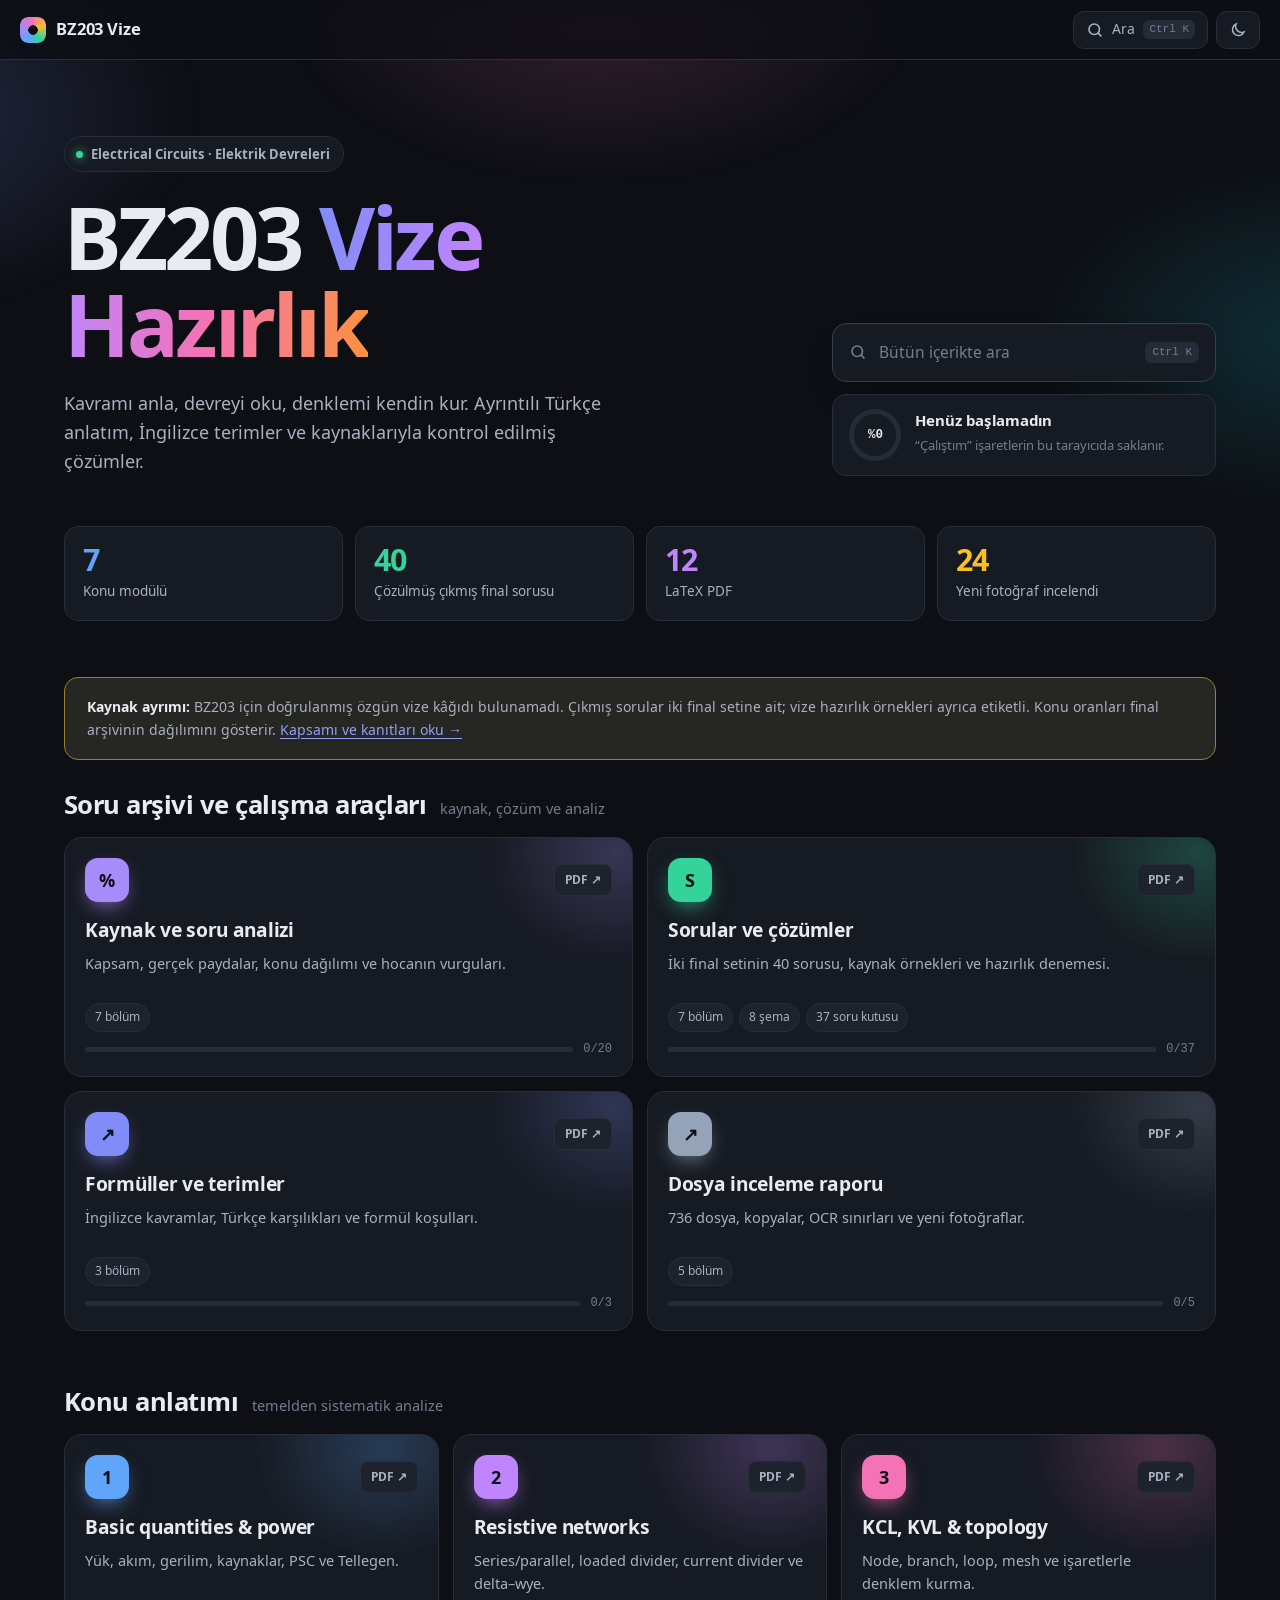
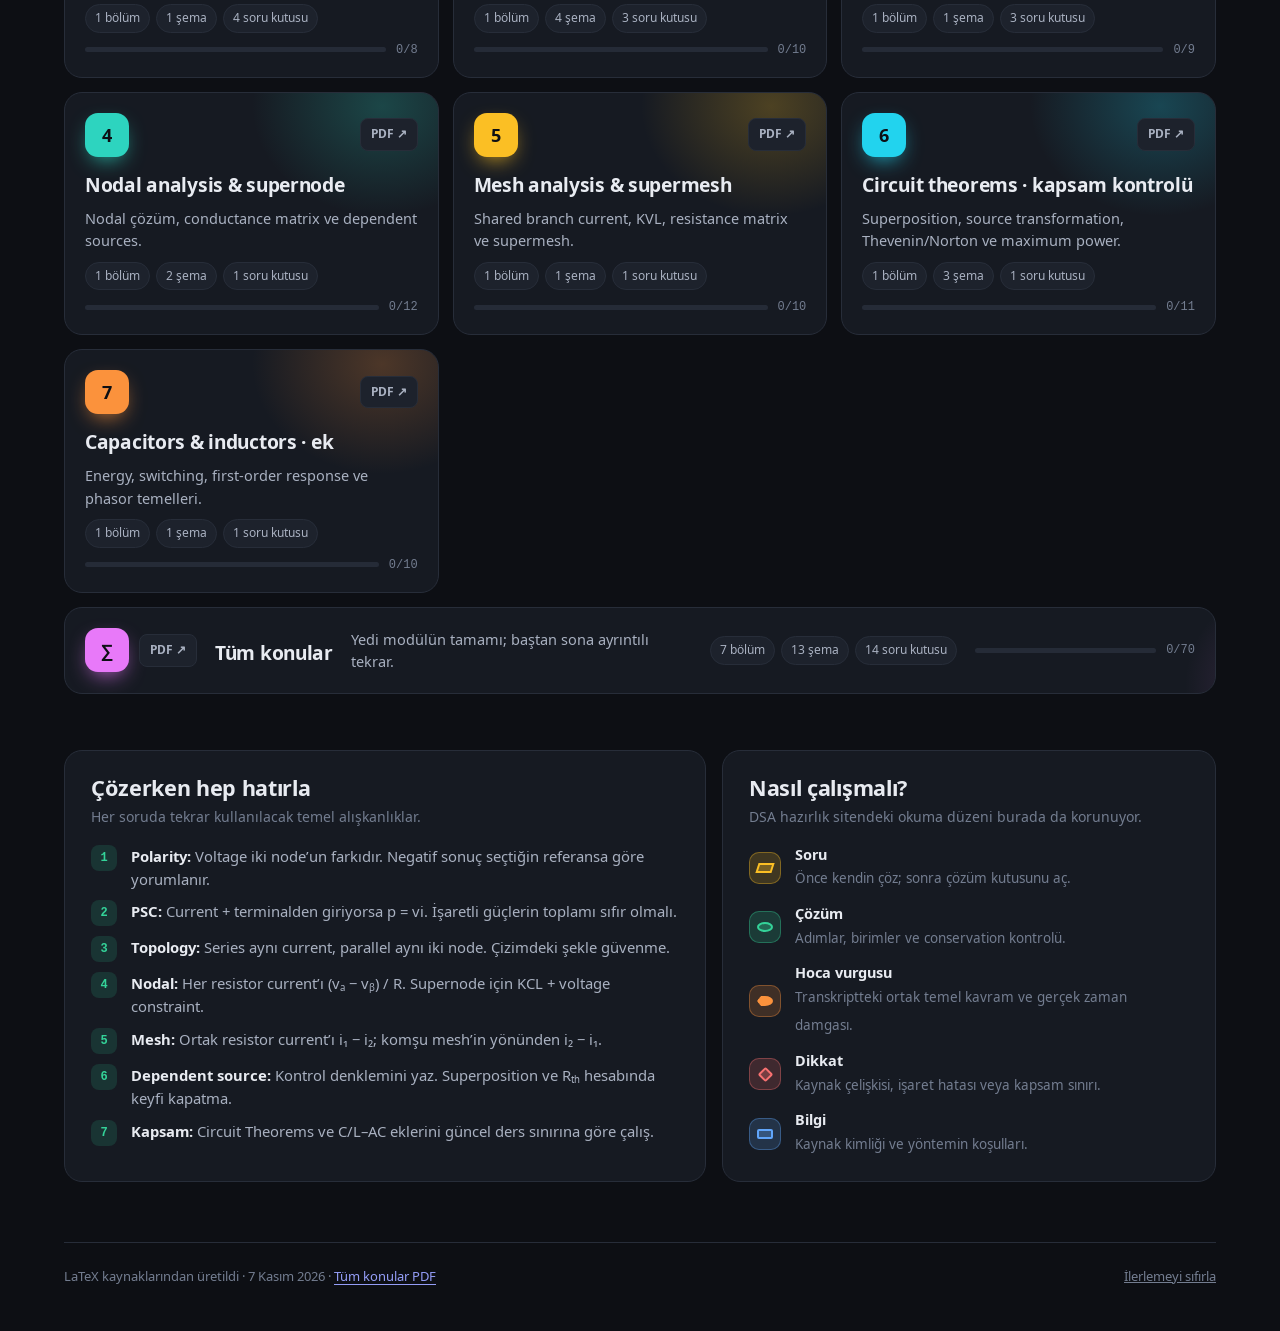
==== index.html @ 03fb64f7 "Initial site deploy for ec.alikemalyavuz.com Co-Authored-By: Claude Opus 5.5 <noreply@anthropic.com>" ====
<!doctype html><html lang="tr"><head><meta charset="utf-8"><meta name="viewport" content="width=device-width,initial-scale=1"><title>Electrical Circuits · Vize Hazırlık</title><meta name="description" content="Electrical Circuits için kaynaklı konu anlatımları, çözümlü sorular, LaTeX PDF’ler ve çalışma takibi."><script>try{document.documentElement.dataset.theme=localStorage.getItem('ecircuits:theme')||'dark'}catch(e){document.documentElement.dataset.theme='dark'}</script><link rel="stylesheet" href="html/assets/style.css"><link rel="stylesheet" href="html/assets/electrical.css"><style>
  .home-top { max-width: 1200px; margin: 0 auto; padding: 0 24px; }
  .hero { position: relative; isolation: isolate; padding: 76px 0 44px; display: grid; grid-template-columns: minmax(0, 1.3fr) minmax(300px, .7fr); gap: 40px 56px; align-items: end; }
  .hero::before {
    content: ""; position: absolute; z-index: -1; inset: -60px -30vw -40px; pointer-events: none;
    background:
      radial-gradient(520px 300px at 8% 20%, color-mix(in srgb, #818CF8 calc(var(--glow) * 110%), transparent), transparent 70%),
      radial-gradient(460px 260px at 48% 0%, color-mix(in srgb, #F472B6 calc(var(--glow) * 80%), transparent), transparent 70%),
      radial-gradient(420px 260px at 85% 60%, color-mix(in srgb, #22D3EE calc(var(--glow) * 70%), transparent), transparent 70%);
    filter: blur(10px);
  }
  .pill { display: inline-flex; align-items: center; gap: 8px; padding: 6px 13px 6px 11px; border-radius: 999px; font-size: 13px; font-weight: 600; color: var(--text-2); background: var(--surface); border: 1px solid var(--border); margin-bottom: 22px; }
  .pill i { width: 7px; height: 7px; border-radius: 50%; background: var(--green); box-shadow: 0 0 10px var(--green); }
  .hero h1 { margin: 0; font: 800 clamp(2.8rem, 7vw, 5.4rem)/1 var(--f-head); letter-spacing: -.04em; }
  .hero h1 .grad { background: linear-gradient(95deg, #818CF8 0%, #C084FC 35%, #F472B6 65%, #FB923C 100%); -webkit-background-clip: text; background-clip: text; color: transparent; }
  .hero .lead { margin: 22px 0 0; max-width: 36rem; font-size: 18px; line-height: 1.6; color: var(--text-2); }
  .hero-side { display: grid; gap: 12px; }
  .fake-search {
    display: flex; align-items: center; gap: 12px; width: 100%; padding: 15px 16px; cursor: text; text-align: left;
    border: 1px solid var(--border-2); border-radius: 14px; background: var(--surface); color: var(--text-3); font-size: 15.5px;
    box-shadow: var(--shadow); transition: border-color .15s, box-shadow .15s;
  }
  .fake-search:hover { border-color: #818CF8; box-shadow: 0 0 0 4px rgba(129,140,248,.15), var(--shadow); }
  .fake-search kbd { margin-left: auto; font: 500 11px/1 var(--f-mono); padding: 5px 7px; border-radius: 6px; background: var(--surface-3); }
  .resume { display: grid; grid-template-columns: 1fr auto; gap: 2px 14px; align-items: center; padding: 14px 16px; border-radius: 14px; border: 1px solid var(--border); background: var(--surface); text-decoration: none; color: var(--text); transition: border-color .15s; }
  .resume small { color: var(--text-3); font-size: 12.5px; font-weight: 500; grid-column: 1; }
  .resume b { font: 700 16px/1.3 var(--f-head); grid-column: 1; }
  .resume em { font-style: normal; color: var(--text-2); font-size: 13.5px; grid-column: 1; }
  .resume .go { grid-column: 2; grid-row: 1 / span 3; width: 38px; height: 38px; border-radius: 11px; display: grid; place-items: center; background: color-mix(in srgb, var(--accent) 20%, transparent); color: var(--accent); font-size: 18px; }
  .resume:hover { border-color: var(--accent); }
  .overall { display: grid; grid-template-columns: auto 1fr; gap: 14px; align-items: center; padding: 14px 16px; border-radius: 14px; border: 1px solid var(--border); background: var(--surface); }
  .ring { --p: 0; width: 52px; height: 52px; border-radius: 50%; display: grid; place-items: center; background: conic-gradient(var(--green) calc(var(--p) * 1%), var(--surface-3) 0); }
  .ring span { width: 42px; height: 42px; border-radius: 50%; background: var(--surface); display: grid; place-items: center; font: 600 12.5px var(--f-mono); }
  .overall b { display: block; font: 700 15px/1.3 var(--f-head); }
  .overall small { color: var(--text-3); font-size: 13px; }

  .stats { display: grid; grid-template-columns: repeat(4, 1fr); gap: 12px; margin: 6px 0 56px; }
  .stat { padding: 16px 18px; border-radius: 14px; background: var(--surface); border: 1px solid var(--border); }
  .stat b { display: block; font: 800 1.9rem/1.1 var(--f-head); letter-spacing: -.02em; color: var(--sc); }
  .stat span { font-size: 13.5px; color: var(--text-2); }

  .sec-h { display: flex; align-items: baseline; gap: 14px; margin: 0 0 16px; }
  .sec-h h2 { margin: 0; font: 800 1.6rem/1.2 var(--f-head); letter-spacing: -.02em; }
  .sec-h p { margin: 0; color: var(--text-3); font-size: 14.5px; }
  .grid { display: grid; gap: 14px; margin-bottom: 56px; }
  .grid.sinav { grid-template-columns: repeat(2, 1fr); }
  .grid.konu { grid-template-columns: repeat(3, 1fr); }
  @media (max-width: 960px) { .grid.konu { grid-template-columns: repeat(2, 1fr); } }
  @media (max-width: 600px) { .grid.konu { grid-template-columns: 1fr; } }
  .card {
    --hue: #818CF8; position: relative; overflow: hidden; isolation: isolate;
    display: flex; flex-direction: column; gap: 10px; padding: 20px; border-radius: 18px; min-height: 210px;
    background: var(--surface); border: 1px solid var(--border); color: var(--text); text-decoration: none;
    transition: transform .2s ease, border-color .2s, box-shadow .2s;
  }
  .card::before {
    content: ""; position: absolute; z-index: -1; inset: -40% -20% auto auto; width: 260px; height: 220px;
    background: radial-gradient(closest-side, color-mix(in srgb, var(--hue) 34%, transparent), transparent); opacity: .7; transition: opacity .2s;
  }
  .card:hover { transform: translateY(-3px); border-color: color-mix(in srgb, var(--hue) 55%, var(--border)); box-shadow: 0 20px 40px -24px color-mix(in srgb, var(--hue) 70%, transparent); }
  .card:hover::before { opacity: 1; }
  .card-top { display: flex; align-items: center; justify-content: space-between; gap: 10px; }
  .badge {
    width: 44px; height: 44px; border-radius: 13px; display: grid; place-items: center; font: 800 18px/1 var(--f-head);
    color: #0D0F14; background: var(--hue); box-shadow: 0 8px 22px -8px var(--hue);
  }
  .card .pdf { position: relative; z-index: 2; font-size: 12px; font-weight: 600; padding: 5px 10px; border-radius: 8px; border: 1px solid var(--border); color: var(--text-2); text-decoration: none; background: var(--surface-2); }
  .card .pdf:hover { color: var(--text); border-color: var(--border-2); }
  .card h3 { margin: 6px 0 0; font: 700 1.2rem/1.25 var(--f-head); letter-spacing: -.015em; }
  .card h3 a { color: inherit; text-decoration: none; }
  .card h3 a::after { content: ""; position: absolute; inset: 0; z-index: 1; }
  .card p { margin: 0; color: var(--text-2); font-size: 14.5px; line-height: 1.55; flex: 1; }
  .meta { display: flex; flex-wrap: wrap; gap: 6px; }
  .meta span { font-size: 12px; font-weight: 500; padding: 3px 9px; border-radius: 999px; background: var(--surface-2); color: var(--text-2); border: 1px solid var(--border); }
  .prog { display: flex; align-items: center; gap: 10px; font: 500 12px var(--f-mono); color: var(--text-3); }
  .prog i { flex: 1; height: 5px; border-radius: 5px; background: var(--surface-3); overflow: hidden; }
  .prog i b { display: block; height: 100%; width: calc(var(--p) * 1%); background: var(--hue); border-radius: inherit; }
  .grid.sinav .card { min-height: 240px; }
  .card.wide { grid-column: 1 / -1; min-height: 0; flex-direction: row; align-items: center; gap: 18px; }
  .card.wide p { flex: 1; }
  .card.wide .prog { width: 220px; }

  .lower { display: grid; grid-template-columns: 1.3fr 1fr; gap: 16px; margin: 0 0 60px; }
  .panel { padding: 24px 26px; border: 1px solid var(--border); border-radius: 18px; background: var(--surface); }
  .panel h2 { margin: 0 0 4px; font: 800 1.35rem/1.2 var(--f-head); letter-spacing: -.015em; }
  .panel > p { margin: 0 0 16px; color: var(--text-3); font-size: 14px; }
  .rules { margin: 0; padding: 0; list-style: none; counter-reset: r; display: grid; gap: 10px; font-size: 14.8px; line-height: 1.55; color: var(--text-2); }
  .rules li { counter-increment: r; display: grid; grid-template-columns: 28px 1fr; gap: 12px; }
  .rules li::before { content: counter(r); width: 26px; height: 26px; border-radius: 8px; display: grid; place-items: center; font: 600 12px var(--f-mono); color: var(--green); background: color-mix(in srgb, var(--green) 14%, transparent); }
  .rules b { color: var(--text); font-weight: 600; }
  .legend-list { list-style: none; margin: 0; padding: 0; display: grid; gap: 12px; }
  .legend-list li { display: grid; grid-template-columns: 32px 1fr; gap: 14px; align-items: center; }
  .legend-list b { display: block; font: 700 14.5px/1.3 var(--f-head); }
  .legend-list span { color: var(--text-3); font-size: 13.5px; }
  .foot { display: flex; flex-wrap: wrap; justify-content: space-between; gap: 10px; padding: 22px 0 44px; border-top: 1px solid var(--border); color: var(--text-3); font-size: 13px; }
  .foot button { background: none; border: 0; padding: 0; color: var(--text-3); text-decoration: underline; cursor: pointer; font-size: 13px; }
  .foot button:hover { color: var(--red); }

  @media (max-width: 960px) {
    .hero { grid-template-columns: 1fr; padding-top: 48px; }
    .stats { grid-template-columns: repeat(2, 1fr); }
    .grid.sinav { grid-template-columns: 1fr; }
    .lower { grid-template-columns: 1fr; }
    .card.wide { flex-direction: column; align-items: stretch; }
    .card.wide .prog { width: auto; }
  }
  @media (max-width: 560px) {
    .home-top { padding: 0 16px; }
    .grid.sinav .card, .card { min-height: 0; }
  }
</style></head><body class="home" data-base="html/" style="--accent:#818CF8"><header class="topbar"><a class="brand" href="index.html"><span class="brand-dot"></span>BZ203 Vize</a><div class="tb-actions"><button class="tb-btn sbtn" id="searchBtn" type="button"><span class="ic ic-search"></span><span class="lbl">Ara</span><kbd>Ctrl K</kbd></button><button class="tb-btn" id="themeBtn" aria-label="Tema değiştir" type="button"><span class="ic ic-theme"></span></button></div></header><div class="home-top"><section class="hero"><div><span class="pill"><i></i>Electrical Circuits · Elektrik Devreleri</span><h1>BZ203 <span class="grad">Vize Hazırlık</span></h1><p class="lead">Kavramı anla, devreyi oku, denklemi kendin kur. Ayrıntılı Türkçe anlatım, İngilizce terimler ve kaynaklarıyla kontrol edilmiş çözümler.</p></div><div class="hero-side"><button class="fake-search" id="heroSearch" type="button"><span class="ic ic-search"></span>Bütün içerikte ara<kbd>Ctrl K</kbd></button><a class="resume" id="resume" hidden><small>Kaldığın yerden devam et</small><b></b><em></em><span class="go">›</span></a><div class="overall"><span class="ring" id="ovRing"><span id="ovPct">%0</span></span><div><b id="ovTxt">Henüz başlamadın</b><small>“Çalıştım” işaretlerin bu tarayıcıda saklanır.</small></div></div></div></section><section class="stats"><div class="stat" style="--sc:#60A5FA"><b>7</b><span>Konu modülü</span></div><div class="stat" style="--sc:#34D399"><b>40</b><span>Çözülmüş çıkmış final sorusu</span></div><div class="stat" style="--sc:#C084FC"><b>12</b><span>LaTeX PDF</span></div><div class="stat" style="--sc:#FBBF24"><b>24</b><span>Yeni fotoğraf incelendi</span></div></section><aside class="scope-note"><strong>Kaynak ayrımı:</strong> BZ203 için doğrulanmış özgün vize kâğıdı bulunamadı. Çıkmış sorular iki final setine ait; vize hazırlık örnekleri ayrıca etiketli. Konu oranları final arşivinin dağılımını gösterir. <a href="html/soru-analizi.html">Kapsamı ve kanıtları oku →</a></aside><div class="sec-h"><h2>Soru arşivi ve çalışma araçları</h2><p>kaynak, çözüm ve analiz</p></div><section class="grid sinav" id="gSinav"></section><div class="sec-h"><h2>Konu anlatımı</h2><p>temelden sistematik analize</p></div><section class="grid konu" id="gKonu"></section><section class="lower"><div class="panel"><h2>Çözerken hep hatırla</h2><p>Her soruda tekrar kullanılacak temel alışkanlıklar.</p><ol class="rules"><li><span><b>Polarity:</b> Voltage iki node’un farkıdır. Negatif sonuç seçtiğin referansa göre yorumlanır.</span></li><li><span><b>PSC:</b> Current + terminalden giriyorsa p = vi. İşaretli güçlerin toplamı sıfır olmalı.</span></li><li><span><b>Topology:</b> Series aynı current, parallel aynı iki node. Çizimdeki şekle güvenme.</span></li><li><span><b>Nodal:</b> Her resistor current’ı (vₐ − vᵦ) / R. Supernode için KCL + voltage constraint.</span></li><li><span><b>Mesh:</b> Ortak resistor current’ı i₁ − i₂; komşu mesh’in yönünden i₂ − i₁.</span></li><li><span><b>Dependent source:</b> Kontrol denklemini yaz. Superposition ve Rₜₕ hesabında keyfi kapatma.</span></li><li><span><b>Kapsam:</b> Circuit Theorems ve C/L–AC eklerini güncel ders sınırına göre çalış.</span></li></ol></div><div class="panel"><h2>Nasıl çalışmalı?</h2><p>DSA hazırlık sitendeki okuma düzeni burada da korunuyor.</p><ul class="legend-list"><li><i class="shape s-giris" style="--c:var(--amber)"></i><div><b>Soru</b><span>Önce kendin çöz; sonra çözüm kutusunu aç.</span></div></li><li><i class="shape s-basla" style="--c:var(--green)"></i><div><b>Çözüm</b><span>Adımlar, birimler ve conservation kontrolü.</span></div></li><li><i class="shape s-ekran" style="--c:var(--orange)"></i><div><b>Hoca vurgusu</b><span>Transkriptteki ortak temel kavram ve gerçek zaman damgası.</span></div></li><li><i class="shape s-karar" style="--c:var(--red)"></i><div><b>Dikkat</b><span>Kaynak çelişkisi, işaret hatası veya kapsam sınırı.</span></div></li><li><i class="shape s-islem" style="--c:var(--blue)"></i><div><b>Bilgi</b><span>Kaynak kimliği ve yöntemin koşulları.</span></div></li></ul></div></section><footer class="foot"><span>LaTeX kaynaklarından üretildi · 7 Kasım 2026 · <a href="pdf/10_Konu_Anlatimi_Tumu.pdf">Tüm konular PDF</a></span><button id="resetBtn" type="button">İlerlemeyi sıfırla</button></footer></div><div class="search" id="search" hidden><div class="search-panel" role="dialog" aria-label="İçerikte ara"><input type="search" id="searchIn" placeholder="KCL, supernode, power, current divider…" autocomplete="off"><ol id="searchOut"></ol><p class="search-hint">↑ ↓ ile seç · Enter ile aç · Esc ile kapat</p></div></div><script src="html/assets/search-index.js"></script><script src="html/assets/app.js"></script><script>window.EC_PAGES=[{"src": "01_Kaynak_ve_Soru_Analizi", "out": "soru-analizi", "label": "Kaynak ve soru analizi", "frag": "09_analysis", "desc": "Kapsam, gerçek paydalar, konu dağılımı ve hocanın vurguları.", "hue": "#A78BFA", "group": "sinav", "no": "", "units": ["oranlarin-hesabi-soru-payi-ve-exam-gorulme-orani-soru-duzeyindeki-kodlama-2021", "oranlarin-hesabi-soru-payi-ve-exam-gorulme-orani-soru-duzeyindeki-kodlama-2023", "oranlarin-hesabi-soru-payi-ve-exam-gorulme-orani-soru-sayisi-ayni-zamanda-bagimsiz-devre-sayisi-degildir", "hocanin-soru-tarzi-kaynaklarin-destekledigi-cikarimlar-denklemi-kurmak-sonuc-kadar-onemli", "hocanin-soru-tarzi-kaynaklarin-destekledigi-cikarimlar-tek-circuit-ten-cok-sonuc", "hocanin-soru-tarzi-kaynaklarin-destekledigi-cikarimlar-kavramsal-dogru-yanlis-ve-unit-sorulari", "hocanin-soru-tarzi-kaynaklarin-destekledigi-cikarimlar-eski-cevap-anahtarlari-kontrol-edilmeli", "dokuz-transkriptin-konu-ve-onem-analizi-ders-2-temel-kavramlar-ve-elektronik-derse-giris", "dokuz-transkriptin-konu-ve-onem-analizi-ders-3-diode-models", "dokuz-transkriptin-konu-ve-onem-analizi-ders-4-dc-diode-circuits", "dokuz-transkriptin-konu-ve-onem-analizi-ders-5-parallel-diode-ve-iletim-durumlari", "dokuz-transkriptin-konu-ve-onem-analizi-ders-6-rectifiers", "dokuz-transkriptin-konu-ve-onem-analizi-ders-7-filters-ve-ripple", "dokuz-transkriptin-konu-ve-onem-analizi-ders-8-special-diodes-ve-zener", "dokuz-transkriptin-konu-ve-onem-analizi-ders-10-zener-tekrari-ve-bjt", "dokuz-transkriptin-konu-ve-onem-analizi-ders-11-bjt-bias-ve-op-amp", "calisma-oncelikleri-ve-uygulanabilir-plan-oncelik-1-dogrudan-ders-materyaliyle-guclu-destek", "calisma-oncelikleri-ve-uygulanabilir-plan-oncelik-2-equation-kurma-becerisi", "calisma-oncelikleri-ve-uygulanabilir-plan-oncelik-3-kapsama-bagli-tamamlayici-konular", "calisma-oncelikleri-ve-uygulanabilir-plan-alti-calisma-oturumu"], "h2": 7, "gfx": 0, "soru": 0, "cozum": 0}, {"src": "02_Vize_Hazirlik_Soru_Bankasi", "out": "vize-cozumleri", "label": "Sorular ve çözümler", "frag": "08_solutions", "desc": "İki final setinin 40 sorusu, kaynak örnekleri ve hazırlık denemesi.", "hue": "#34D399", "group": "sinav", "no": "", "units": ["31-mart-2021-final-vize-temeliyle-iliskili-sorular-2021-q1-charge", "31-mart-2021-final-vize-temeliyle-iliskili-sorular-2021-q2-power-dan-voltage", "31-mart-2021-final-vize-temeliyle-iliskili-sorular-2021-q3-ohm-s-law", "31-mart-2021-final-vize-temeliyle-iliskili-sorular-2021-q4-karsit-source-lar-ve-negatif-current", "31-mart-2021-final-vize-temeliyle-iliskili-sorular-2021-q5-q6-mesh-equations", "31-mart-2021-final-vize-temeliyle-iliskili-sorular-2021-q7-q8-current-division-iki-node-da", "31-mart-2021-final-vize-temeliyle-iliskili-sorular-2021-q9-q11-thevenin-ve-norton", "13-01-2023-final-seti-temel-sorular-2023-s6-node-1-icin-dogru-kcl", "13-01-2023-final-seti-temel-sorular-2023-s10-active-elements", "13-01-2023-final-seti-temel-sorular-2023-s19", "yeni-eklenen-defterden-cozumlu-sorular-d1-power-balance-k0562", "yeni-eklenen-defterden-cozumlu-sorular-d2-multiple-sources-ve-current-divider-k0572", "yeni-eklenen-defterden-cozumlu-sorular-d3-delta-wye-bridge-k0571", "yeni-eklenen-defterden-cozumlu-sorular-d4-dependent-voltage-source-k0436", "yeni-eklenen-defterden-cozumlu-sorular-d5-source-transformation-k0554", "yeni-eklenen-defterden-cozumlu-sorular-d6-thevenin-yuk-current-i-k0557", "klasik-vize-biciminde-yeni-hazirlik-denemesi-h1-guc-ve-tellegen", "klasik-vize-biciminde-yeni-hazirlik-denemesi-h2-loaded-divider", "klasik-vize-biciminde-yeni-hazirlik-denemesi-h3-supernode", "klasik-vize-biciminde-yeni-hazirlik-denemesi-h4-mesh-ve-output-polarity", "final-kapsami-eki-2021-de-kalan-sorular-2021-q12-q13-ideal-inverting-op-amp", "final-kapsami-eki-2021-de-kalan-sorular-2021-q14-series-parallel-capacitor", "final-kapsami-eki-2021-de-kalan-sorular-2021-q15-inductor-voltage", "final-kapsami-eki-2021-de-kalan-sorular-2021-q16-q17-capacitor-switching", "final-kapsami-eki-2021-de-kalan-sorular-2021-q18-q19-l-ve-c-initial-conditions", "final-kapsami-eki-2021-de-kalan-sorular-2021-q20-phase-lead", "final-kapsami-eki-2023-te-kalan-sorular-2023-s1-capacitor-current", "final-kapsami-eki-2023-te-kalan-sorular-2023-s2-s3-rl-voltage-ve-current", "final-kapsami-eki-2023-te-kalan-sorular-2023-s4-negatif-amplitude-ve-phase", "final-kapsami-eki-2023-te-kalan-sorular-2023-s5-capacitor-reduction", "final-kapsami-eki-2023-te-kalan-sorular-2023-s7-s8-l-ve-c-phase-frequency", "final-kapsami-eki-2023-te-kalan-sorular-2023-s9-equivalent-inductance", "final-kapsami-eki-2023-te-kalan-sorular-2023-s11-capacitance-geometry", "final-kapsami-eki-2023-te-kalan-sorular-2023-s12-s15-ayni-network-ten-dort-sonuc", "final-kapsami-eki-2023-te-kalan-sorular-2023-s16-impedance-ve-secenek-uyusmazligi", "final-kapsami-eki-2023-te-kalan-sorular-2023-s17-s18-charge-ve-angular-frequency", "final-kapsami-eki-2023-te-kalan-sorular-2023-s20-inductive-voltage-divider"], "h2": 7, "gfx": 8, "soru": 37, "cozum": 37}, {"src": "03_Basic_Quantities_Power", "out": "konu-01-temeller", "label": "Basic quantities & power", "frag": "01_temeller", "desc": "Yük, akım, gerilim, kaynaklar, PSC ve Tellegen.", "hue": "#60A5FA", "group": "konu", "no": "1", "units": ["basic-quantities-sources-and-power-devreyi-fiziksel-buyukluklerle-okumak", "basic-quantities-sources-and-power-voltage-bir-farktir-reference-node-ve-polarity", "basic-quantities-sources-and-power-si-prefixes-ve-boyut-kontrolu", "basic-quantities-sources-and-power-independent-sources-ne-sabittir-ne-cozulur", "basic-quantities-sources-and-power-dependent-sources-ve-kontrol-denklemi", "basic-quantities-sources-and-power-power-ve-passive-sign-convention", "basic-quantities-sources-and-power-tellegen-s-theorem-butun-devre-icin-guc-kontrolu", "basic-quantities-sources-and-power-energy-ve-calisma-kontrolu"], "h2": 1, "gfx": 1, "soru": 4, "cozum": 1}, {"src": "04_Resistive_Networks", "out": "konu-02-resistive", "label": "Resistive networks", "frag": "02_resistive", "desc": "Series/parallel, loaded divider, current divider ve delta–wye.", "hue": "#C084FC", "group": "konu", "no": "2", "units": ["resistive-networks-and-circuit-reduction-ohm-s-law-ve-conductance", "resistive-networks-and-circuit-reduction-series-baglanti-ortak-current-neden-zorunludur", "resistive-networks-and-circuit-reduction-parallel-baglanti-ortak-voltage-neden-zorunludur", "resistive-networks-and-circuit-reduction-voltage-divider-formulun-turetilmesi", "resistive-networks-and-circuit-reduction-current-divider-payda-neden-ters-gorunur", "resistive-networks-and-circuit-reduction-yeni-fotografin-ayrintili-cozumu-cok-source-lu-parallel-devr", "resistive-networks-and-circuit-reduction-open-circuit-ve-short-circuit", "resistive-networks-and-circuit-reduction-delta-wye-transformation-uc-adlariyla-ogrenmek", "resistive-networks-and-circuit-reduction-yeni-defterdeki-bridge-network-36-v-ornegi-k0571", "resistive-networks-and-circuit-reduction-reduction-yapamadiginda-ne-yapmalisin"], "h2": 1, "gfx": 4, "soru": 3, "cozum": 1}, {"src": "05_KCL_KVL_Topology", "out": "konu-03-kirchhoff", "label": "KCL, KVL & topology", "frag": "03_kirchhoff", "desc": "Node, branch, loop, mesh ve işaretlerle denklem kurma.", "hue": "#F472B6", "group": "konu", "no": "3", "units": ["topology-kcl-and-kvl-node-essential-node-branch-loop-ve-mesh", "topology-kcl-and-kvl-kcl-charge-conservation", "topology-kcl-and-kvl-node-to-node-resistor-current-en-guvenli-yazim", "topology-kcl-and-kvl-kvl-voltage-toplami-neden-sifir", "topology-kcl-and-kvl-iki-source-varsa-aiding-ve-opposing", "topology-kcl-and-kvl-branch-currents-ve-mesh-currents-ayni-degildir", "topology-kcl-and-kvl-bagimli-kaynak-iceren-tek-loop-kaynak-fotografi-k0436", "topology-kcl-and-kvl-tellegen-kontrolunu-sistematik-uygulamak", "topology-kcl-and-kvl-sinavda-cozumun-yazim-duzeni"], "h2": 1, "gfx": 1, "soru": 3, "cozum": 1}, {"src": "06_Nodal_Analysis", "out": "konu-04-nodal", "label": "Nodal analysis & supernode", "frag": "04_nodal", "desc": "Nodal çözüm, conductance matrix ve dependent sources.", "hue": "#2DD4BF", "group": "konu", "no": "4", "units": ["nodal-analysis-and-supernode-neden-node-voltage-unknown-secilir", "nodal-analysis-and-supernode-standart-kcl-yazimi", "nodal-analysis-and-supernode-tek-node-ile-tam-cozum", "nodal-analysis-and-supernode-iki-unknown-node-sema-ve-denklemler", "nodal-analysis-and-supernode-sonuclari-current-ve-power-ile-dogrulamak", "nodal-analysis-and-supernode-conductance-matrix-nasil-kurulur", "nodal-analysis-and-supernode-ground-a-bagli-voltage-source", "nodal-analysis-and-supernode-floating-voltage-source-neden-supernode-gerektirir", "nodal-analysis-and-supernode-supernode-tam-sayisal-ornek", "nodal-analysis-and-supernode-dependent-source-ile-nodal-denklem", "nodal-analysis-and-supernode-fotograflari-okuma-ve-kanit-siniri", "nodal-analysis-and-supernode-en-sik-hatalar-ve-duzeltme-yontemi"], "h2": 1, "gfx": 2, "soru": 1, "cozum": 1}, {"src": "07_Mesh_Analysis", "out": "konu-05-mesh", "label": "Mesh analysis & supermesh", "frag": "05_mesh", "desc": "Shared branch current, KVL, resistance matrix ve supermesh.", "hue": "#FBBF24", "group": "konu", "no": "5", "units": ["mesh-analysis-loop-analysis-and-supermesh-mesh-current-secimi-ve-ortak-branch", "mesh-analysis-loop-analysis-and-supermesh-iki-mesh-tam-cozum-ve-fiziksel-kontrol", "mesh-analysis-loop-analysis-and-supermesh-resistance-matrix", "mesh-analysis-loop-analysis-and-supermesh-uc-mesh-icin-ornek-denklem-sistemi", "mesh-analysis-loop-analysis-and-supermesh-dis-branch-teki-current-source", "mesh-analysis-loop-analysis-and-supermesh-shared-current-source-ve-supermesh", "mesh-analysis-loop-analysis-and-supermesh-supermesh-sayisal-ornek", "mesh-analysis-loop-analysis-and-supermesh-dependent-source-ile-mesh", "mesh-analysis-loop-analysis-and-supermesh-loop-mu-mesh-mi-nodal-mi", "mesh-analysis-loop-analysis-and-supermesh-cozum-sablonu-ve-son-kontrol"], "h2": 1, "gfx": 1, "soru": 1, "cozum": 1}, {"src": "08_Circuit_Theorems", "out": "konu-06-theorems", "label": "Circuit theorems · kapsam kontrolü", "frag": "06_theorems", "desc": "Superposition, source transformation, Thevenin/Norton ve maximum power.", "hue": "#22D3EE", "group": "konu", "no": "6", "units": ["superposition-source-transformation-and-equivalent-circuits-linearity-neyi-toplayabiliriz", "superposition-source-transformation-and-equivalent-circuits-source-deactivation-sifirlamak-ne-demek", "superposition-source-transformation-and-equivalent-circuits-superposition-theorem-adim-adim", "superposition-source-transformation-and-equivalent-circuits-superposition-cozumu-iki-yolla-dogrulamak", "superposition-source-transformation-and-equivalent-circuits-source-transformation-terminal-equivalence", "superposition-source-transformation-and-equivalent-circuits-thevenin-s-theorem-yuku-cikarip-soldaki-agi-gormek", "superposition-source-transformation-and-equivalent-circuits-cikmis-finalden-temel-soru-50-v-5-ve-20-ohm-k0290-s19", "superposition-source-transformation-and-equivalent-circuits-norton-s-theorem-ve-kisa-devre-current-i", "superposition-source-transformation-and-equivalent-circuits-test-source-ile-dependent-source-varsa", "superposition-source-transformation-and-equivalent-circuits-maximum-power-transfer-hangi-load", "superposition-source-transformation-and-equivalent-circuits-ayni-soru-icin-yontem-secimi"], "h2": 1, "gfx": 3, "soru": 1, "cozum": 1}, {"src": "09_Capacitors_Inductors_Ek", "out": "konu-07-reactive", "label": "Capacitors & inductors · ek", "frag": "07_reactive", "desc": "Energy, switching, first-order response ve phasor temelleri.", "hue": "#FB923C", "group": "konu", "no": "7", "units": ["capacitors-inductors-and-scope-dependent-topics-capacitance-charge-ve-voltage-iliskisi", "capacitors-inductors-and-scope-dependent-topics-geometry-hoca-vurgusu-ve-dogru-yonler", "capacitors-inductors-and-scope-dependent-topics-series-ve-parallel-capacitors", "capacitors-inductors-and-scope-dependent-topics-inductance-current-continuity", "capacitors-inductors-and-scope-dependent-topics-switching-sorusu-icin-uc-ayri-zaman", "capacitors-inductors-and-scope-dependent-topics-first-order-response-ve-time-constant", "capacitors-inductors-and-scope-dependent-topics-sinusoid-parametreleri-ve-rms", "capacitors-inductors-and-scope-dependent-topics-phasor-ve-impedance", "capacitors-inductors-and-scope-dependent-topics-cikmis-rl-sinusoid-ornegi-ve-hatali-isaretli-secenek", "capacitors-inductors-and-scope-dependent-topics-vize-icin-calisma-sirasi"], "h2": 1, "gfx": 1, "soru": 1, "cozum": 1}, {"src": "10_Konu_Anlatimi_Tumu", "out": "konu-tumu", "label": "Tüm konular", "frag": "ALL", "desc": "Yedi modülün tamamı; baştan sona ayrıntılı tekrar.", "hue": "#E879F9", "group": "konu", "no": "∑", "units": ["basic-quantities-sources-and-power-devreyi-fiziksel-buyukluklerle-okumak", "basic-quantities-sources-and-power-voltage-bir-farktir-reference-node-ve-polarity", "basic-quantities-sources-and-power-si-prefixes-ve-boyut-kontrolu", "basic-quantities-sources-and-power-independent-sources-ne-sabittir-ne-cozulur", "basic-quantities-sources-and-power-dependent-sources-ve-kontrol-denklemi", "basic-quantities-sources-and-power-power-ve-passive-sign-convention", "basic-quantities-sources-and-power-tellegen-s-theorem-butun-devre-icin-guc-kontrolu", "basic-quantities-sources-and-power-energy-ve-calisma-kontrolu", "resistive-networks-and-circuit-reduction-ohm-s-law-ve-conductance", "resistive-networks-and-circuit-reduction-series-baglanti-ortak-current-neden-zorunludur", "resistive-networks-and-circuit-reduction-parallel-baglanti-ortak-voltage-neden-zorunludur", "resistive-networks-and-circuit-reduction-voltage-divider-formulun-turetilmesi", "resistive-networks-and-circuit-reduction-current-divider-payda-neden-ters-gorunur", "resistive-networks-and-circuit-reduction-yeni-fotografin-ayrintili-cozumu-cok-source-lu-parallel-devr", "resistive-networks-and-circuit-reduction-open-circuit-ve-short-circuit", "resistive-networks-and-circuit-reduction-delta-wye-transformation-uc-adlariyla-ogrenmek", "resistive-networks-and-circuit-reduction-yeni-defterdeki-bridge-network-36-v-ornegi-k0571", "resistive-networks-and-circuit-reduction-reduction-yapamadiginda-ne-yapmalisin", "topology-kcl-and-kvl-node-essential-node-branch-loop-ve-mesh", "topology-kcl-and-kvl-kcl-charge-conservation", "topology-kcl-and-kvl-node-to-node-resistor-current-en-guvenli-yazim", "topology-kcl-and-kvl-kvl-voltage-toplami-neden-sifir", "topology-kcl-and-kvl-iki-source-varsa-aiding-ve-opposing", "topology-kcl-and-kvl-branch-currents-ve-mesh-currents-ayni-degildir", "topology-kcl-and-kvl-bagimli-kaynak-iceren-tek-loop-kaynak-fotografi-k0436", "topology-kcl-and-kvl-tellegen-kontrolunu-sistematik-uygulamak", "topology-kcl-and-kvl-sinavda-cozumun-yazim-duzeni", "nodal-analysis-and-supernode-neden-node-voltage-unknown-secilir", "nodal-analysis-and-supernode-standart-kcl-yazimi", "nodal-analysis-and-supernode-tek-node-ile-tam-cozum", "nodal-analysis-and-supernode-iki-unknown-node-sema-ve-denklemler", "nodal-analysis-and-supernode-sonuclari-current-ve-power-ile-dogrulamak", "nodal-analysis-and-supernode-conductance-matrix-nasil-kurulur", "nodal-analysis-and-supernode-ground-a-bagli-voltage-source", "nodal-analysis-and-supernode-floating-voltage-source-neden-supernode-gerektirir", "nodal-analysis-and-supernode-supernode-tam-sayisal-ornek", "nodal-analysis-and-supernode-dependent-source-ile-nodal-denklem", "nodal-analysis-and-supernode-fotograflari-okuma-ve-kanit-siniri", "nodal-analysis-and-supernode-en-sik-hatalar-ve-duzeltme-yontemi", "mesh-analysis-loop-analysis-and-supermesh-mesh-current-secimi-ve-ortak-branch", "mesh-analysis-loop-analysis-and-supermesh-iki-mesh-tam-cozum-ve-fiziksel-kontrol", "mesh-analysis-loop-analysis-and-supermesh-resistance-matrix", "mesh-analysis-loop-analysis-and-supermesh-uc-mesh-icin-ornek-denklem-sistemi", "mesh-analysis-loop-analysis-and-supermesh-dis-branch-teki-current-source", "mesh-analysis-loop-analysis-and-supermesh-shared-current-source-ve-supermesh", "mesh-analysis-loop-analysis-and-supermesh-supermesh-sayisal-ornek", "mesh-analysis-loop-analysis-and-supermesh-dependent-source-ile-mesh", "mesh-analysis-loop-analysis-and-supermesh-loop-mu-mesh-mi-nodal-mi", "mesh-analysis-loop-analysis-and-supermesh-cozum-sablonu-ve-son-kontrol", "superposition-source-transformation-and-equivalent-circuits-linearity-neyi-toplayabiliriz", "superposition-source-transformation-and-equivalent-circuits-source-deactivation-sifirlamak-ne-demek", "superposition-source-transformation-and-equivalent-circuits-superposition-theorem-adim-adim", "superposition-source-transformation-and-equivalent-circuits-superposition-cozumu-iki-yolla-dogrulamak", "superposition-source-transformation-and-equivalent-circuits-source-transformation-terminal-equivalence", "superposition-source-transformation-and-equivalent-circuits-thevenin-s-theorem-yuku-cikarip-soldaki-agi-gormek", "superposition-source-transformation-and-equivalent-circuits-cikmis-finalden-temel-soru-50-v-5-ve-20-ohm-k0290-s19", "superposition-source-transformation-and-equivalent-circuits-norton-s-theorem-ve-kisa-devre-current-i", "superposition-source-transformation-and-equivalent-circuits-test-source-ile-dependent-source-varsa", "superposition-source-transformation-and-equivalent-circuits-maximum-power-transfer-hangi-load", "superposition-source-transformation-and-equivalent-circuits-ayni-soru-icin-yontem-secimi", "capacitors-inductors-and-scope-dependent-topics-capacitance-charge-ve-voltage-iliskisi", "capacitors-inductors-and-scope-dependent-topics-geometry-hoca-vurgusu-ve-dogru-yonler", "capacitors-inductors-and-scope-dependent-topics-series-ve-parallel-capacitors", "capacitors-inductors-and-scope-dependent-topics-inductance-current-continuity", "capacitors-inductors-and-scope-dependent-topics-switching-sorusu-icin-uc-ayri-zaman", "capacitors-inductors-and-scope-dependent-topics-first-order-response-ve-time-constant", "capacitors-inductors-and-scope-dependent-topics-sinusoid-parametreleri-ve-rms", "capacitors-inductors-and-scope-dependent-topics-phasor-ve-impedance", "capacitors-inductors-and-scope-dependent-topics-cikmis-rl-sinusoid-ornegi-ve-hatali-isaretli-secenek", "capacitors-inductors-and-scope-dependent-topics-vize-icin-calisma-sirasi"], "h2": 7, "gfx": 13, "soru": 14, "cozum": 7}, {"src": "11_Formula_ve_Terimler", "out": "formul-sozluk", "label": "Formüller ve terimler", "frag": "10_formula", "desc": "İngilizce kavramlar, Türkçe karşılıkları ve formül koşulları.", "hue": "#818CF8", "group": "sinav", "no": "", "units": ["formuller-anlami-ve-gecerlilik-kosulu", "ingilizce-turkce-kavram-sozlugu", "soruyu-okumadan-once-degil-cozdukten-sonra-kontrol-et"], "h2": 3, "gfx": 0, "soru": 0, "cozum": 0}, {"src": "12_Dosya_Inceleme_Raporu", "out": "dosya-raporu", "label": "Dosya inceleme raporu", "frag": "11_audit", "desc": "736 dosya, kopyalar, OCR sınırları ve yeni fotoğraflar.", "hue": "#94A3B8", "group": "sinav", "no": "", "units": ["inceleme-kapsami-ve-tamamlanma-duzeyi", "kaynak-ailelerinin-degerlendirilmesi", "yeni24-fotografin-ayri-degerlendirmesi", "rar-ekleri", "tekil-icerik-bazinda-tam-dosya-sicili"], "h2": 5, "gfx": 0, "soru": 0, "cozum": 0}];</script><script src="html/assets/home.js"></script></body></html>
---- html/assets/style.css ----
/* BZ205 Vize Hazırlık: varsayılan karanlık tema, her sayfa kendi vurgu rengini (--accent) taşır.
   Kutu renkleri hocanın akış sembollerinden: soru = giriş (sarı), çözüm = başla (yeşil),
   hoca = ekran (turuncu), dikkat = karar (kırmızı), bilgi = işlem (mavi). */
:root, :root[data-theme="dark"] {
  --bg: #0D0F14;
  --bg-2: #11141B;
  --surface: #161A22;
  --surface-2: #1D222C;
  --surface-3: #252B37;
  --border: #272D39;
  --border-2: #353C4A;
  --text: #E8EBF1;
  --text-2: #A9B1C1;
  --text-3: #737D90;
  --green: #34D399;
  --red: #F87171;
  --amber: #FBBF24;
  --blue: #60A5FA;
  --orange: #FB923C;
  --violet: #A78BFA;
  --pink: #F472B6;
  --tint: 14%;
  --k-ana: #8AB4FF; --k-vurgu: #FF8A80; --k-yesil: #6EE7A8; --k-turuncu: #FDBA74; --k-gri: #A9B1C1;
  --code-bg: #0F1218;
  --shadow: 0 1px 0 rgba(255,255,255,.03) inset, 0 18px 40px -22px rgba(0,0,0,.8);
  --glow: .22;
  --gfx-filter: invert(.9) hue-rotate(180deg) saturate(1.5) brightness(1.08);
  --gfx-bg: #12161D;
  color-scheme: dark;
}
:root[data-theme="light"] {
  --bg: #F6F7FA;
  --bg-2: #EEF0F5;
  --surface: #FFFFFF;
  --surface-2: #F3F5F9;
  --surface-3: #E8EBF2;
  --border: #E2E6EE;
  --border-2: #CDD3DF;
  --text: #121620;
  --text-2: #4B5468;
  --text-3: #7C8598;
  --green: #059669;
  --red: #DC2626;
  --amber: #D97706;
  --blue: #2563EB;
  --orange: #EA580C;
  --violet: #7C3AED;
  --pink: #DB2777;
  --tint: 10%;
  --k-ana: #1D4ED8; --k-vurgu: #C81E1E; --k-yesil: #15803D; --k-turuncu: #C2410C; --k-gri: #4B5468;
  --code-bg: #F7F8FB;
  --shadow: 0 1px 2px rgba(16,24,40,.04), 0 12px 30px -18px rgba(16,24,40,.22);
  --glow: .16;
  --gfx-filter: none;
  --gfx-bg: #FFFFFF;
  color-scheme: light;
}
:root {
  --accent: #818CF8;
  --accent-text: color-mix(in srgb, var(--accent) 82%, var(--text));
  --f-head: "Plus Jakarta Sans", "Inter", system-ui, sans-serif;
  --f-body: "Inter", system-ui, -apple-system, "Segoe UI", sans-serif;
  --f-ui: var(--f-body);
  --f-mono: "JetBrains Mono", ui-monospace, "Cascadia Code", monospace;
  --topbar: 60px;
  --r: 14px;
}
:root[data-theme="light"] body { --accent-text: color-mix(in srgb, var(--accent) 62%, #000); }
body { --accent-text: color-mix(in srgb, var(--accent) 82%, var(--text)); }

*, *::before, *::after { box-sizing: border-box; }
html { scroll-padding-top: calc(var(--topbar) + 24px); -webkit-text-size-adjust: 100%; }
body {
  margin: 0; background: var(--bg); color: var(--text);
  font: 400 16.5px/1.72 var(--f-body);
  font-feature-settings: "cv11", "ss01", "ss03";
  -webkit-font-smoothing: antialiased; -moz-osx-font-smoothing: grayscale;
}
a { color: var(--accent-text); text-underline-offset: 3px; }
::selection { background: color-mix(in srgb, var(--accent) 35%, transparent); }
:focus-visible { outline: 2px solid var(--accent); outline-offset: 2px; border-radius: 6px; }
button { font: inherit; color: inherit; }
[hidden] { display: none !important; }
* { scrollbar-width: thin; scrollbar-color: var(--surface-3) transparent; }
@media (prefers-reduced-motion: reduce) { *, *::before, *::after { animation: none !important; transition: none !important; scroll-behavior: auto !important; } }

/* ------------------------------------------------ üst çubuk */
.readbar { position: fixed; inset: 0 0 auto 0; height: 3px; z-index: 60; pointer-events: none; }
.readbar span { display: block; height: 100%; width: 0; background: linear-gradient(90deg, var(--accent), color-mix(in srgb, var(--accent) 40%, var(--pink))); box-shadow: 0 0 12px var(--accent); }
.topbar {
  position: sticky; top: 0; z-index: 50; height: var(--topbar);
  display: flex; align-items: center; gap: 14px; padding: 0 20px;
  background: color-mix(in srgb, var(--bg) 78%, transparent);
  backdrop-filter: blur(14px) saturate(1.5); -webkit-backdrop-filter: blur(14px) saturate(1.5);
  border-bottom: 1px solid var(--border);
}
.brand { display: inline-flex; align-items: center; gap: 10px; font: 800 16.5px/1 var(--f-head); color: var(--text); text-decoration: none; letter-spacing: -.01em; white-space: nowrap; }
.brand-dot {
  width: 26px; height: 26px; border-radius: 8px; flex: none;
  background: conic-gradient(from 210deg, #60A5FA, #A78BFA, #F472B6, #FBBF24, #34D399, #60A5FA);
  -webkit-mask: radial-gradient(circle at 50% 50%, transparent 4.5px, #000 5px); mask: radial-gradient(circle at 50% 50%, transparent 4.5px, #000 5px);
}
.crumb { color: var(--text-3); font-size: 14.5px; font-weight: 500; white-space: nowrap; overflow: hidden; text-overflow: ellipsis; min-width: 0; display: inline-flex; align-items: center; gap: 10px; }
.crumb::before { content: ""; width: 7px; height: 7px; border-radius: 50%; background: var(--accent); box-shadow: 0 0 10px var(--accent); flex: none; }
.tb-actions { margin-left: auto; display: flex; gap: 8px; align-items: center; }
.tb-btn {
  display: inline-flex; align-items: center; gap: 8px; height: 38px; padding: 0 12px;
  border: 1px solid var(--border); border-radius: 11px; background: var(--surface); cursor: pointer; font-size: 14px; font-weight: 500; color: var(--text-2);
  transition: border-color .15s, color .15s, background .15s;
}
.tb-btn:hover { border-color: var(--border-2); color: var(--text); background: var(--surface-2); }
.tb-btn kbd { font: 500 11px/1 var(--f-mono); padding: 4px 6px; border-radius: 6px; background: var(--surface-3); color: var(--text-3); }
.tb-btn[aria-pressed="true"] { background: color-mix(in srgb, var(--amber) var(--tint), var(--surface)); border-color: color-mix(in srgb, var(--amber) 55%, transparent); color: var(--text); }
.tb-btn.menu { display: none; }
.ic { width: 18px; height: 18px; display: inline-block; background: currentColor; -webkit-mask: var(--m) center/contain no-repeat; mask: var(--m) center/contain no-repeat; flex: none; }
.ic-search { --m: url("data:image/svg+xml,%3Csvg xmlns='http://www.w3.org/2000/svg' viewBox='0 0 24 24' fill='none' stroke='black' stroke-width='2.2' stroke-linecap='round'%3E%3Ccircle cx='11' cy='11' r='7'/%3E%3Cpath d='m20 20-3.5-3.5'/%3E%3C/svg%3E"); }
.ic-theme { --m: url("data:image/svg+xml,%3Csvg xmlns='http://www.w3.org/2000/svg' viewBox='0 0 24 24' fill='none' stroke='black' stroke-width='2' stroke-linecap='round'%3E%3Cpath d='M20 14.5A8 8 0 0 1 9.5 4a8 8 0 1 0 10.5 10.5z'/%3E%3C/svg%3E"); }
.ic-eye { --m: url("data:image/svg+xml,%3Csvg xmlns='http://www.w3.org/2000/svg' viewBox='0 0 24 24' fill='none' stroke='black' stroke-width='2' stroke-linejoin='round'%3E%3Cpath d='M2 12s3.6-7 10-7 10 7 10 7-3.6 7-10 7S2 12 2 12z'/%3E%3Ccircle cx='12' cy='12' r='3'/%3E%3C/svg%3E"); }
.ic-menu { --m: url("data:image/svg+xml,%3Csvg xmlns='http://www.w3.org/2000/svg' viewBox='0 0 24 24' fill='none' stroke='black' stroke-width='2.2' stroke-linecap='round'%3E%3Cpath d='M4 7h16M4 12h16M4 17h10'/%3E%3C/svg%3E"); }

/* ------------------------------------------------ yerleşim */
.layout { display: grid; grid-template-columns: 300px minmax(0, 1fr); max-width: 1360px; margin: 0 auto; }
.toc {
  position: sticky; top: var(--topbar); align-self: start; height: calc(100vh - var(--topbar));
  overflow: auto; padding: 28px 14px 40px 20px;
}
.toc-head { display: grid; gap: 8px; padding: 14px; margin-bottom: 14px; border-radius: var(--r); background: var(--surface); border: 1px solid var(--border); }
.toc-head > span:first-child { font: 700 14px/1.2 var(--f-head); color: var(--text); }
.toc-prog { font-size: 12.5px; color: var(--text-3); }
.toc-prog b { color: var(--green); font-weight: 600; }
.meter { display: block; height: 6px; border-radius: 6px; background: var(--surface-3); overflow: hidden; }
.meter i { display: block; height: 100%; width: 0; background: linear-gradient(90deg, var(--green), #6EE7B7); border-radius: inherit; transition: width .45s ease; }
.toc ol { list-style: none; margin: 0; padding: 0; }
.toc a { display: flex; gap: 10px; padding: 6px 10px; border-radius: 9px; text-decoration: none; color: var(--text-2); font-size: 14px; line-height: 1.4; transition: background .12s, color .12s; }
.toc a:hover { background: var(--surface); color: var(--text); }
.toc .tn { flex: none; min-width: 2em; font: 500 12px/1.75 var(--f-mono); color: var(--text-3); }
.toc .t2 > a { font-weight: 600; color: var(--text); margin-top: 4px; }
.toc-s { margin: 2px 0 6px 14px !important; border-left: 1px solid var(--border); padding-left: 6px !important; }
.toc .t3 a { font-size: 13.5px; }
.toc .t4 a { font-size: 12.8px; padding: 4px 10px 4px 22px; color: var(--text-3); }
.toc .t4 .tn:empty { display: none; }
.toc .t4 a:hover { color: var(--text); }
.toc a.active { background: color-mix(in srgb, var(--accent) var(--tint), transparent); color: var(--text); box-shadow: inset 2px 0 0 var(--accent); }
.toc a.active .tn { color: var(--accent-text); }
.toc a.done::after { content: "✓"; margin-left: auto; flex: none; font-size: 12px; font-weight: 700; color: var(--green); }

.content { padding: 0 clamp(18px, 4vw, 60px) 90px; min-width: 0; overflow-x: clip; }
.doc-hero { max-width: 52rem; padding: 64px 0 34px; margin-bottom: 10px; position: relative; isolation: isolate; }
.doc-hero::before {
  content: ""; position: absolute; z-index: -1; inset: -40px -40% 0 -30%; pointer-events: none;
  background:
    radial-gradient(420px 220px at 12% 30%, color-mix(in srgb, var(--accent) calc(var(--glow) * 100%), transparent), transparent 70%),
    radial-gradient(380px 200px at 62% 10%, color-mix(in srgb, var(--pink) calc(var(--glow) * 60%), transparent), transparent 70%);
  filter: blur(8px);
}
.kicker {
  display: inline-flex; align-items: center; gap: 8px; margin: 0 0 16px; padding: 5px 12px 5px 10px;
  font: 600 13px/1 var(--f-body); color: var(--accent-text); border-radius: 999px;
  background: color-mix(in srgb, var(--accent) var(--tint), transparent); border: 1px solid color-mix(in srgb, var(--accent) 35%, transparent);
}
.kicker::before { content: ""; width: 6px; height: 6px; border-radius: 50%; background: var(--accent); box-shadow: 0 0 8px var(--accent); }
.doc-hero h1 {
  margin: 0; font: 800 clamp(2.1rem, 4.8vw, 3.4rem)/1.1 var(--f-head); letter-spacing: -.03em; text-wrap: balance;
  background: linear-gradient(105deg, var(--text) 40%, var(--accent-text) 100%); -webkit-background-clip: text; background-clip: text; color: transparent;
}
.byline { margin: 16px 0 0; color: var(--text-2); max-width: 44rem; font-size: 16px; }
.chips { display: flex; flex-wrap: wrap; gap: 8px; list-style: none; padding: 0; margin: 22px 0 0; }
.chips li { font-size: 13px; font-weight: 500; padding: 5px 12px; border: 1px solid var(--border); border-radius: 999px; background: var(--surface); color: var(--text-2); }

/* ------------------------------------------------ metin */
.prose { max-width: 52rem; }
.prose p { margin: .75em 0; }
.prose .h { font-family: var(--f-head); letter-spacing: -.02em; line-height: 1.25; position: relative; display: flex; gap: .6em; align-items: center; flex-wrap: wrap; color: var(--text); }
.prose h2.h { font-size: clamp(1.5rem, 2.8vw, 1.95rem); font-weight: 800; margin: 2.6em 0 .6em; padding-top: 1em; border-top: 1px solid var(--border); }
.prose h3.h { font-size: 1.28rem; font-weight: 700; margin: 2.1em 0 .5em; }
.prose h4.h { font-size: 1.08rem; font-weight: 700; margin: 1.7em 0 .35em; }
.prose .h .num {
  font: 600 .6em/1 var(--f-mono); color: var(--accent-text); padding: .45em .6em; border-radius: 8px;
  background: color-mix(in srgb, var(--accent) var(--tint), transparent); border: 1px solid color-mix(in srgb, var(--accent) 40%, transparent);
}
.prose h2.h .num { color: #0D0F14; background: var(--accent); border-color: transparent; box-shadow: 0 6px 20px -6px var(--accent); }
.prose .h .num:empty { display: none; }
.prose .h .ht { flex: 1 1 0; min-width: 12ch; }
.prose h4.kart {
  margin-top: 2.4em; padding: 12px 16px; border-radius: var(--r);
  background: linear-gradient(90deg, color-mix(in srgb, var(--accent) var(--tint), var(--surface)), var(--surface) 70%);
  border: 1px solid var(--border); box-shadow: inset 3px 0 0 var(--accent);
}
.done-btn {
  flex: none; margin-left: auto; display: inline-flex; align-items: center; gap: 7px; cursor: pointer;
  font: 500 12.5px/1 var(--f-body); letter-spacing: 0; color: var(--text-3);
  padding: 7px 12px 7px 9px; border-radius: 999px; border: 1px solid var(--border); background: var(--surface);
  transition: color .15s, border-color .15s, background .15s;
}
.done-btn i { width: 15px; height: 15px; border-radius: 50%; border: 1.8px solid currentColor; display: grid; place-items: center; }
.done-btn:hover { color: var(--green); border-color: color-mix(in srgb, var(--green) 50%, transparent); }
.done-btn[aria-pressed="true"] { color: var(--green); border-color: color-mix(in srgb, var(--green) 50%, transparent); background: color-mix(in srgb, var(--green) var(--tint), transparent); }
.done-btn[aria-pressed="true"] i { background: var(--green); border-color: var(--green); }
.done-btn[aria-pressed="true"] i::after { content: ""; width: 4px; height: 7px; border: solid var(--bg); border-width: 0 2px 2px 0; transform: translateY(-1px) rotate(45deg); }
.prose ul.l, .prose ol.l { padding-left: 1.35em; margin: .65em 0; }
.prose li { margin: .32em 0; padding-left: .2em; }
.prose ul.l > li::marker { color: var(--accent); }
.prose ol.l > li::marker { color: var(--accent-text); font-weight: 600; font-size: .92em; }
.prose strong { font-weight: 650; color: var(--text); }
.vurg { color: var(--k-vurgu) !important; }
q.alinti { quotes: "“" "”"; font-style: italic; color: var(--text); text-decoration: underline; text-decoration-color: color-mix(in srgb, var(--orange) 55%, transparent); text-decoration-thickness: 2px; text-underline-offset: 4px; }
.zd {
  display: inline-flex; align-items: center; gap: 5px; font: 500 11.5px/1 var(--f-mono); color: var(--orange); white-space: nowrap;
  padding: 4px 8px 4px 7px; border-radius: 7px; background: color-mix(in srgb, var(--orange) var(--tint), transparent); vertical-align: 1px;
}
.zd::before { content: ""; border-left: 6px solid currentColor; border-top: 4px solid transparent; border-bottom: 4px solid transparent; }
code.tt, .tt { font-family: var(--f-mono); font-size: .86em; }
code.tt { padding: .15em .4em; border-radius: 6px; background: var(--surface-2); border: 1px solid var(--border); color: var(--text); }
.fs-s { font-size: .95em; }
.fs-l { font-size: 1.12em; }
.c-ana { color: var(--k-ana); } .c-vurgu { color: var(--k-vurgu); } .c-yesil { color: var(--k-yesil); }
.c-turuncu { color: var(--k-turuncu); } .c-gri { color: var(--k-gri); }
.center { text-align: center; }
.center .tbl-wrap, .center .code, .center .box { text-align: left; }
.mathd { overflow-x: auto; overflow-y: hidden; padding: 4px 0; }
.katex { font-size: 1.05em; }
.warn { color: var(--red); }

/* ------------------------------------------------ kutular */
.box {
  --c: var(--blue); margin: 1.4em 0; border-radius: var(--r); overflow: hidden;
  background: linear-gradient(180deg, color-mix(in srgb, var(--c) 6%, var(--surface)), var(--surface) 140px);
  border: 1px solid color-mix(in srgb, var(--c) 28%, var(--border));
  box-shadow: var(--shadow);
}
.box-h { display: flex; align-items: center; gap: 12px; padding: 12px 18px; font: 700 15px/1.35 var(--f-head); color: var(--text); border-bottom: 1px solid color-mix(in srgb, var(--c) 18%, var(--border)); }
.box-b { padding: 4px 20px 14px; }
.box-b > :first-child { margin-top: .7em; }
.box-hoca { --c: var(--orange); }
.box-dikkat { --c: var(--red); }
.box-bilgi { --c: var(--blue); }
.box-soru { --c: var(--amber); }
.box-cevap { --c: var(--green); }
.shape {
  flex: none; width: 32px; height: 32px; border-radius: 10px; display: grid; place-items: center;
  background: color-mix(in srgb, var(--c) 18%, transparent); box-shadow: inset 0 0 0 1px color-mix(in srgb, var(--c) 35%, transparent);
}
.shape::after { content: ""; width: 16px; height: 10px; border: 2px solid var(--c); background: color-mix(in srgb, var(--c) 30%, transparent); }
.s-basla::after { border-radius: 50%; }
.s-islem::after { border-radius: 2px; }
.s-giris::after { transform: skewX(-18deg); }
.s-karar::after { width: 11px; height: 11px; transform: rotate(45deg); border-radius: 2px; }
.s-ekran::after { border-radius: 0 50% 50% 0; clip-path: polygon(25% 0, 100% 0, 100% 100%, 25% 100%, 0 50%); background: var(--c); }
details.box > summary { cursor: pointer; list-style: none; user-select: none; }
details.box > summary::-webkit-details-marker { display: none; }
details.box > summary:hover { background: color-mix(in srgb, var(--c) 6%, transparent); }
.tog { margin-left: auto; font: 600 12.5px/1 var(--f-body); color: var(--green); display: inline-flex; align-items: center; gap: 7px; padding: 6px 10px; border-radius: 8px; background: color-mix(in srgb, var(--green) 10%, transparent); }
.tog::before { content: "Gizle"; }
details:not([open]) .tog::before { content: "Çözümü göster"; }
.tog::after { content: ""; width: 6px; height: 6px; border-right: 2px solid currentColor; border-bottom: 2px solid currentColor; transform: rotate(-135deg) translate(-2px, -1px); transition: transform .2s; }
details:not([open]) .tog::after { transform: rotate(45deg); }
details.box:not([open]) { border-style: dashed; box-shadow: none; }
details.box:not([open]) > summary { border-bottom: 0; }
details[open] > .box-b { animation: reveal .28s ease-out; }
.box-cozum { --c: var(--green); }
.box-cozum > .box-b { padding-top: 0; }
.box-cozum[open] > summary .tog::before { content: "Çözümü gizle"; }
.box-cozum:not([open]) > summary .tog::before { content: "Çözümü göster"; }
.box-cozum:not([open]) { background: color-mix(in srgb, var(--green) 4%, var(--surface)); }
@keyframes reveal { from { opacity: 0; transform: translateY(-4px); } }

/* ------------------------------------------------ yan yana bloklar (minipage) */
.mprow { display: flex; flex-wrap: wrap; gap: 14px 18px; align-items: flex-start; justify-content: center; margin: 1.1em 0; }
.mp { flex: 1 1 calc(var(--w) * 100% - 18px); min-width: min(210px, 100%); max-width: 100%; }
.mp > p { margin: .3em 0; }
.mp.center { text-align: center; }
.mp .gfx { margin: .4em 0; }

/* ------------------------------------------------ diyagramlar */
.gfx { margin: 1.2em 0; text-align: center; }
.gfx .zoom {
  display: inline-block; max-width: 100%; padding: 16px; border-radius: var(--r); cursor: zoom-in;
  background: var(--gfx-bg); border: 1px solid var(--border); transition: border-color .15s, box-shadow .2s;
}
.mp .gfx .zoom { padding: 10px; }
.gfx .zoom:hover { border-color: color-mix(in srgb, var(--accent) 55%, var(--border)); box-shadow: 0 0 0 4px color-mix(in srgb, var(--accent) 12%, transparent), var(--shadow); }
.gfx img { display: block; max-width: 100%; height: auto; filter: var(--gfx-filter); }
.gfx-flow .zoom { background-image: radial-gradient(color-mix(in srgb, var(--text) 7%, transparent) 1px, transparent 1.2px); background-size: 18px 18px; }

/* ------------------------------------------------ tablolar */
.tbl-wrap { margin: 1.2em 0; overflow: auto; border: 1px solid var(--border); border-radius: var(--r); background: var(--surface); box-shadow: var(--shadow); }
.tbl { width: 100%; border-collapse: collapse; font-size: 14.5px; line-height: 1.5; }
.tbl th, .tbl td { padding: 9px 14px; text-align: left; vertical-align: top; border-bottom: 1px solid var(--border); }
.tbl th { font: 600 12.5px/1.3 var(--f-body); color: var(--text-2); background: var(--surface-2); position: sticky; top: 0; z-index: 1; }
.tbl tbody tr:last-child td { border-bottom: 0; }
.tbl tbody tr:nth-child(even) td { background: color-mix(in srgb, var(--surface-2) 45%, transparent); }
.tbl tbody tr:hover td { background: color-mix(in srgb, var(--accent) 8%, transparent); }
.tbl .ac { text-align: center; } .tbl .ar { text-align: right; }
.tbl-wrap:has(.long) { max-height: 72vh; }
.tbl td .gfx { margin: .2em 0; }
.steps-bar { display: flex; flex-wrap: wrap; gap: 8px; align-items: center; margin: 1.2em 0 -.5em; font-size: 13.5px; color: var(--text-2); }
.steps-bar > span { display: inline-flex; gap: 8px; align-items: center; }
.steps-bar button { border: 1px solid var(--border); background: var(--surface); border-radius: 9px; padding: 6px 12px; cursor: pointer; font-weight: 500; transition: border-color .15s, background .15s; }
.steps-bar button:hover { border-color: var(--border-2); background: var(--surface-2); }
.steps-bar [data-a="start"] { color: var(--accent-text); border-color: color-mix(in srgb, var(--accent) 40%, transparent); background: color-mix(in srgb, var(--accent) var(--tint), transparent); }
.steps-bar [data-a="start"]::before { content: "▶ "; font-size: .8em; }
.steps-bar output { font: 500 13px var(--f-mono); color: var(--text); padding: 0 4px; }
.tbl.stepping tbody tr.future { display: none; }
.tbl.stepping tbody tr.now td { background: color-mix(in srgb, var(--amber) 16%, transparent); }

/* ------------------------------------------------ kod */
.code { position: relative; margin: 1.1em 0; border: 1px solid var(--border); border-radius: var(--r); background: var(--code-bg); }
.code pre { margin: 0; padding: 16px 18px; overflow: auto; font: 400 13.8px/1.65 var(--f-mono); tab-size: 2; color: var(--text); }
.code .copy { position: absolute; top: 8px; right: 8px; font-size: 12px; font-weight: 500; padding: 4px 10px; border-radius: 8px; border: 1px solid var(--border); background: var(--surface-2); color: var(--text-2); cursor: pointer; opacity: 0; transition: opacity .15s; }
.code:hover .copy, .code .copy:focus-visible { opacity: 1; }
.k-k { color: var(--violet); font-weight: 500; } .k-c { color: var(--text-3); font-style: italic; } .k-s { color: var(--green); } .k-n { color: var(--orange); }

/* ------------------------------------------------ grafikler */
.chart { margin: 1.4em 0; padding: 20px 22px 16px; border: 1px solid var(--border); border-radius: var(--r); background: var(--surface); box-shadow: var(--shadow); --bc: var(--blue); }
.chart.c-vurgu { --bc: var(--pink); } .chart.c-yesil { --bc: var(--green); } .chart.c-ana { --bc: var(--blue); }
.chart figcaption { margin-top: 12px; font-size: 13px; color: var(--text-3); }
.chart-h .bars { display: grid; gap: 9px; }
.chart-h .bar-row { display: grid; grid-template-columns: minmax(110px, 36%) 1fr; gap: 14px; align-items: center; font-size: 14px; }
.chart-h .bar-l { text-align: right; color: var(--text-2); line-height: 1.25; }
.bar-t { position: relative; display: flex; align-items: center; gap: 10px; height: 26px; }
.bar { background: linear-gradient(90deg, color-mix(in srgb, var(--bc) 60%, transparent), var(--bc)); box-shadow: 0 0 18px -6px var(--bc); }
.chart-h .bar { height: 100%; width: calc(var(--v) * 86%); border-radius: 6px; transform-origin: left; }
.bar-v { font: 600 12.5px var(--f-mono); color: var(--text); }
.chart-v .bars { display: flex; align-items: flex-end; gap: 12px; height: 240px; padding-top: 26px; border-bottom: 1px solid var(--border-2); }
.chart-v .bar-row { flex: 1; display: flex; flex-direction: column-reverse; align-items: center; height: 100%; min-width: 0; }
.chart-v .bar-t { flex-direction: column-reverse; justify-content: flex-start; height: 100%; width: 100%; gap: 6px; }
.chart-v .bar { width: min(46px, 80%); height: calc(var(--v) * 86%); border-radius: 8px 8px 2px 2px; transform-origin: bottom; background: linear-gradient(0deg, color-mix(in srgb, var(--bc) 50%, transparent), var(--bc)); }
.chart-v .bar-l { order: -1; font-size: 12px; color: var(--text-2); text-align: center; line-height: 1.2; height: 0; overflow: visible; transform: translateY(10px); white-space: nowrap; }
.chart-v { padding-bottom: 40px; }
.chart-v figcaption { margin-top: 36px; }
.chart .bar { transition: transform .9s cubic-bezier(.2,.8,.2,1); }
.chart-h:not(.seen) .bar { transform: scaleX(0); }
.chart-v:not(.seen) .bar { transform: scaleY(0); }
.chart-f svg { width: 100%; height: auto; overflow: visible; }
.chart-f .grid { stroke: var(--border); stroke-width: 1; }
.chart-f .axis { stroke: var(--border-2); stroke-width: 1.5; }
.chart-f .tick { fill: var(--text-3); font: 11px var(--f-mono); }
.chart-f .ser { fill: none; stroke-width: 2.8; stroke-linejoin: round; stroke-linecap: round; stroke: var(--sc); transition: opacity .2s; filter: drop-shadow(0 0 4px color-mix(in srgb, var(--sc) 45%, transparent)); }
.chart-f .ser.dash { stroke-dasharray: 6 6; }
.chart-f .ser.off { opacity: 0; }
.chart-f .cursor { stroke: var(--text-2); stroke-width: 1; stroke-dasharray: 3 4; }
.c-gri { --sc: var(--text-3); } .c-yesil { --sc: var(--green); } .c-ana { --sc: var(--blue); } .c-turuncu { --sc: var(--orange); } .c-vurgu { --sc: var(--red); } .c-violet { --sc: var(--violet); }
.legend { display: flex; flex-wrap: wrap; gap: 6px; margin-top: 10px; }
.leg { display: inline-flex; align-items: center; gap: 8px; padding: 4px 11px; border: 1px solid var(--border); border-radius: 999px; background: var(--surface-2); cursor: pointer; font-size: 13px; color: var(--text); }
.leg i { width: 14px; height: 3px; background: var(--sc); border-radius: 2px; box-shadow: 0 0 6px var(--sc); }
.leg.off { opacity: .4; text-decoration: line-through; }
.nslider { display: flex; align-items: center; gap: 12px; margin-top: 14px; font: 500 13.5px var(--f-mono); }
.nslider input { flex: 1; accent-color: var(--accent); }
.nvals { display: flex; flex-wrap: wrap; gap: 6px 16px; font: 12.5px var(--f-mono); color: var(--text-2); margin-top: 8px; }
.nvals span b { color: var(--sc); }

/* ------------------------------------------------ sayfa sonu */
.pager { max-width: 52rem; display: grid; grid-template-columns: 1fr 1fr; gap: 14px; margin-top: 70px; }
.pg { display: grid; gap: 3px; padding: 16px 20px; border: 1px solid var(--border); border-radius: var(--r); text-decoration: none; color: var(--text); background: var(--surface); transition: border-color .15s, transform .15s; }
.pg small { color: var(--text-3); font-size: 12.5px; }
.pg span { font: 700 16.5px/1.3 var(--f-head); }
.pg.next { text-align: right; }
.pg:hover { border-color: color-mix(in srgb, var(--accent) 55%, var(--border)); transform: translateY(-2px); }

/* ------------------------------------------------ büyütme */
.lightbox { position: fixed; inset: 0; z-index: 100; background: color-mix(in srgb, var(--bg) 92%, transparent); backdrop-filter: blur(6px); display: grid; grid-template-rows: auto 1fr; }
.lb-bar { display: flex; justify-content: center; gap: 8px; padding: 14px; }
.lb-bar button { min-width: 44px; height: 40px; padding: 0 14px; border-radius: 11px; border: 1px solid var(--border); background: var(--surface); cursor: pointer; font-size: 15px; font-weight: 500; }
.lb-bar button:hover { background: var(--surface-2); }
.lb-stage { overflow: auto; display: grid; place-items: center; padding: 10px 20px 30px; cursor: grab; }
.lb-frame { background: var(--gfx-bg); padding: 24px; border-radius: 16px; border: 1px solid var(--border); box-shadow: var(--shadow); }
.lb-stage img { display: block; max-width: none; filter: var(--gfx-filter); }

/* ------------------------------------------------ arama */
.search { position: fixed; inset: 0; z-index: 90; background: rgba(5, 7, 10, .55); backdrop-filter: blur(3px); display: flex; justify-content: center; align-items: flex-start; padding: 11vh 16px 16px; }
.search-panel { width: min(680px, 100%); max-height: 76vh; display: flex; flex-direction: column; background: var(--surface); border-radius: 18px; border: 1px solid var(--border-2); box-shadow: 0 40px 100px -30px rgba(0,0,0,.7); overflow: hidden; }
.search-panel input { font: 400 17px var(--f-body); color: var(--text); padding: 18px 22px; border: 0; border-bottom: 1px solid var(--border); background: transparent; outline: none; }
.search-panel input::placeholder { color: var(--text-3); }
.search-panel ol { list-style: none; margin: 0; padding: 8px; overflow: auto; }
.search-panel li a { display: grid; gap: 3px; padding: 11px 14px; border-radius: 11px; text-decoration: none; color: var(--text); }
.search-panel li a small { color: var(--text-3); font-size: 12px; font-weight: 500; }
.search-panel li a span { font-weight: 600; }
.search-panel li a em { font-style: normal; color: var(--text-2); font-size: 13.5px; line-height: 1.45; }
.search-panel li a mark { background: color-mix(in srgb, var(--amber) 30%, transparent); color: inherit; border-radius: 3px; padding: 0 2px; }
.search-panel li.sel a, .search-panel li a:hover { background: var(--surface-2); box-shadow: inset 2px 0 0 var(--accent); }
.search-hint { margin: 0; padding: 10px 20px; font-size: 12px; color: var(--text-3); border-top: 1px solid var(--border); }
.search-empty { padding: 18px 14px; color: var(--text-3); }
:target { animation: flash 1.8s ease-out; }
@keyframes flash { from { background: color-mix(in srgb, var(--amber) 22%, transparent); } }

/* ------------------------------------------------ dar ekran */
@media (max-width: 980px) {
  .layout { grid-template-columns: 1fr; }
  .tb-btn.menu { display: inline-flex; }
  .toc {
    position: fixed; z-index: 70; top: var(--topbar); left: 0; width: min(330px, 88vw); height: calc(100vh - var(--topbar));
    background: var(--bg-2); border-right: 1px solid var(--border); box-shadow: var(--shadow); transform: translateX(-104%); transition: transform .25s ease;
  }
  body.toc-open .toc { transform: none; }
  .crumb { display: none; }
}
@media (max-width: 620px) {
  body { font-size: 16px; }
  .topbar { padding: 0 12px; gap: 8px; }
  .tb-btn .lbl, .tb-btn kbd { display: none; }
  .content { padding: 0 16px 60px; }
  .doc-hero { padding-top: 38px; }
  .box-b { padding: 2px 14px 10px; }
  .box-h { padding: 10px 14px; }
  .chart-h .bar-row { grid-template-columns: 1fr; gap: 2px; }
  .chart-h .bar-l { text-align: left; }
  .chart-v .bar-l { font-size: 10px; white-space: normal; }
  .pager { grid-template-columns: 1fr; }
  .done-btn span { display: none; }
}
@media print {
  .topbar, .toc, .pager, .readbar, .done-btn, .code .copy, .steps-bar { display: none !important; }
  .layout { display: block; }
  details.box > .box-b { display: block !important; }
}
.prose > h2.h:first-child { margin-top: .4em; }

/* ------------------------------------------------ konu içindeki akış diyagramı başlığı */
.akis-bas { --c: var(--blue); display: flex; align-items: center; gap: 10px; margin: 28px 0 8px; font: 700 15.5px/1.3 var(--f-head); color: var(--text); }
.akis-bas .shape { width: 26px; height: 26px; border-radius: 8px; }
---- html/assets/electrical.css ----
@font-face{font-family:EC Sans;src:url(fonts/NotoSans-Regular.ttf) format('truetype');font-weight:400;font-display:swap}@font-face{font-family:EC Sans;src:url(fonts/NotoSans-Bold.ttf) format('truetype');font-weight:600 900;font-display:swap}:root{--f-body:"EC Sans",sans-serif;--f-head:"EC Sans",sans-serif}.topbar .tb-btn{white-space:nowrap;flex-shrink:0}.topbar>a.tb-btn{font-size:12px}.topbar .brand{white-space:nowrap}
.rate-panel{padding:24px;border:1px solid var(--border);border-radius:18px;background:var(--surface);margin:0 0 36px}.rate-panel h2{margin-top:0}.rate-panel p{color:var(--text-2)}.rate-row{display:grid;grid-template-columns:minmax(130px,1.5fr) 1fr 110px;gap:12px;align-items:center;font-size:13px;margin:16px 0}.rate-row>div{height:9px;background:var(--surface-3);border-radius:8px}.rate-row i{display:block;background:linear-gradient(90deg,#818cf8,#2dd4bf);height:100%;border-radius:8px}.rate-row b{font-size:12px;white-space:nowrap}.scope-note{border:1px solid color-mix(in srgb,var(--amber) 55%,var(--border));background:color-mix(in srgb,var(--amber) 7%,var(--surface));border-radius:14px;padding:18px 22px;color:var(--text-2);margin:0 0 30px;font-size:14px;line-height:1.6}.scope-note strong{color:var(--text)}.source-path{overflow-wrap:anywhere;word-break:break-word;font:inherit}.doc .prose{overflow-wrap:break-word}.pdf-link{position:relative;z-index:3}.extra{font-size:12px;color:var(--amber);display:block;margin-top:6px}.lab-box{padding:22px;border:1px solid var(--border);border-radius:16px;margin:28px 0;background:var(--surface)}.lab-box h3{margin:0 0 10px}.lab-controls{display:grid;grid-template-columns:repeat(4,1fr);gap:12px}.lab-controls label{font-size:13px;color:var(--text-2)}.lab-controls input{display:block;width:100%;margin-top:6px;background:var(--surface-2);border:1px solid var(--border);color:var(--text);padding:9px;border-radius:8px}.lab-result{padding:14px;background:var(--surface-2);border-radius:10px;margin-top:14px;font-family:var(--f-mono);font-size:14px}.lab-box svg{width:100%;max-width:530px;display:block;margin:auto;color:var(--text)}@media(max-width:620px){.rate-row{grid-template-columns:1fr 90px}.rate-row>div{grid-column:1;grid-row:auto}.rate-row b{grid-column:2;grid-row:span 2}.lab-controls{grid-template-columns:1fr 1fr}.topbar>.crumb{display:none}.doc .tb-btn{font-size:12px}.rate-panel{padding:16px}}
@media print{.lab-box,.tb-actions,.scope-note a{display:none}}

@media(max-width:620px){.doc .topbar>a.tb-btn{display:none}.doc .brand{font-size:14px}.doc .tb-actions{gap:5px}}
.doc-download{display:inline-flex;align-items:center;font-weight:600;font-size:13px;border:1px solid var(--border);border-radius:9px;padding:6px 12px;text-decoration:none;margin-top:6px}
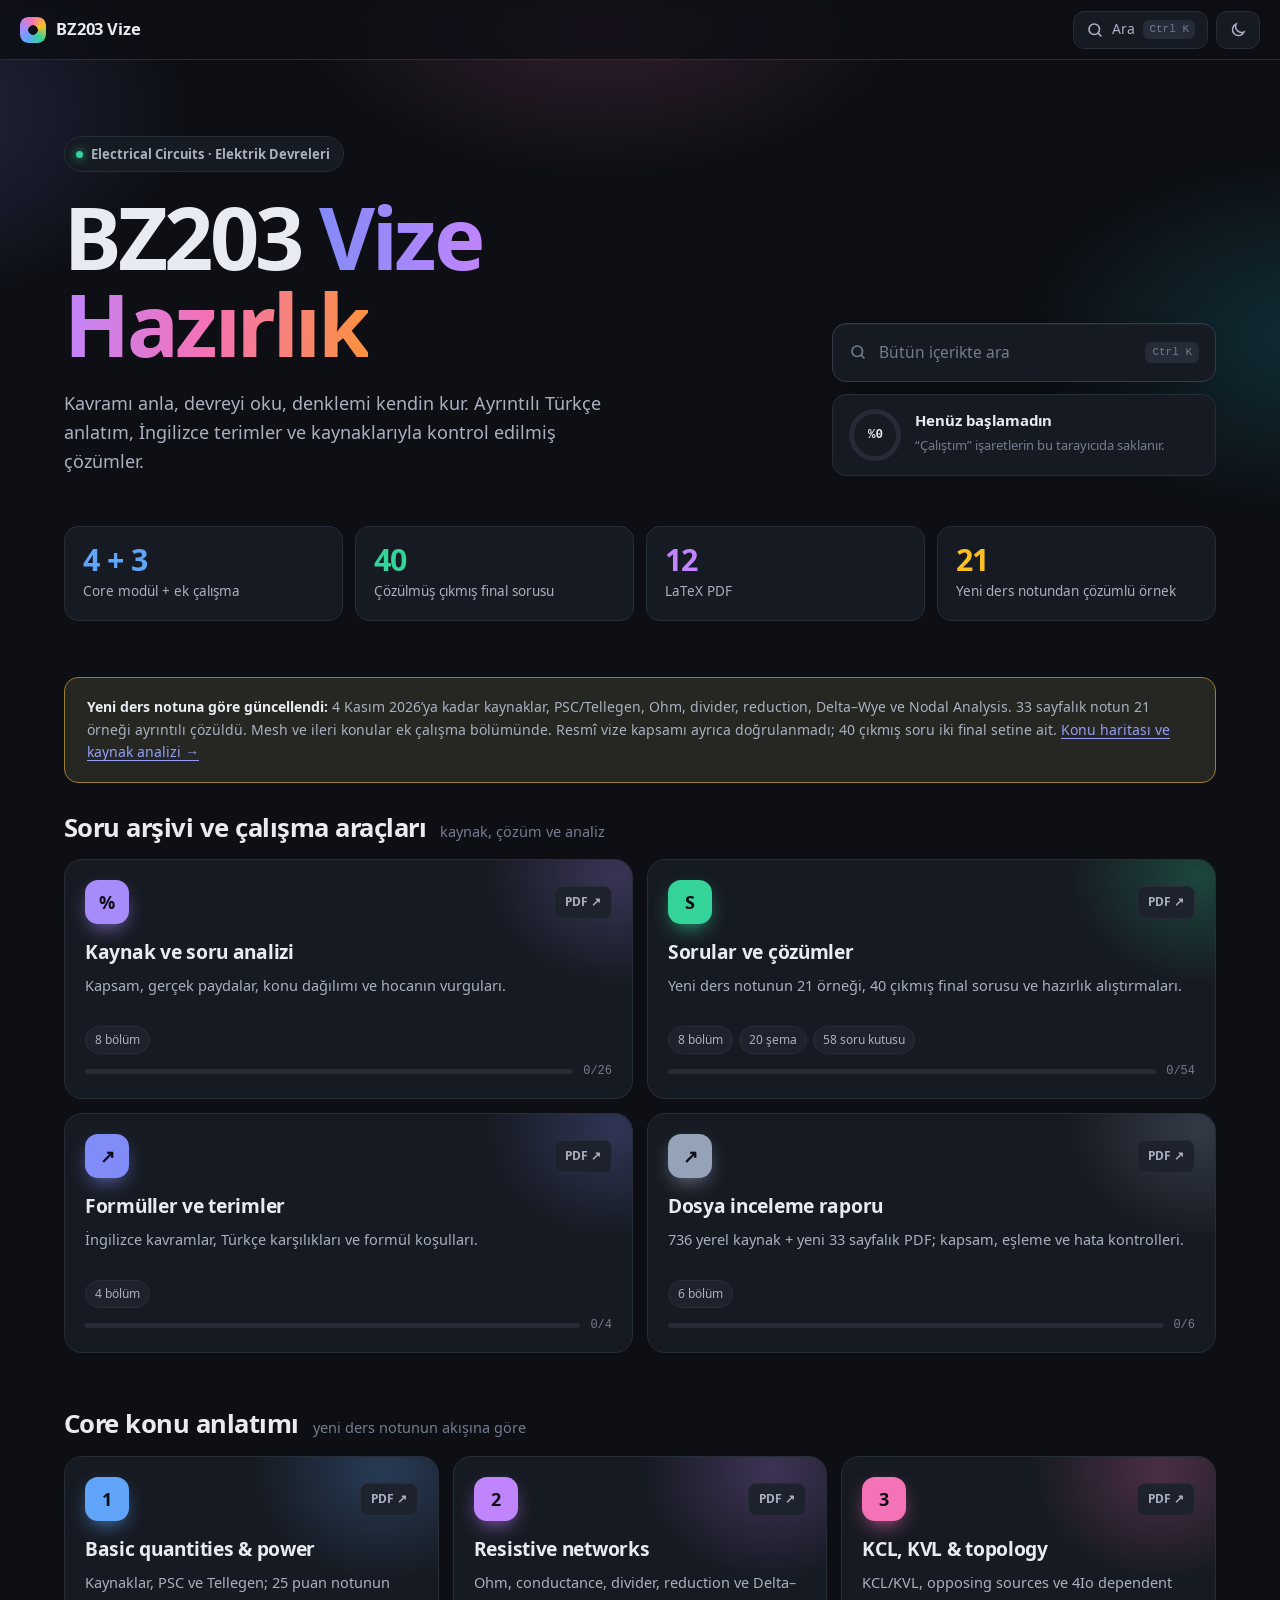
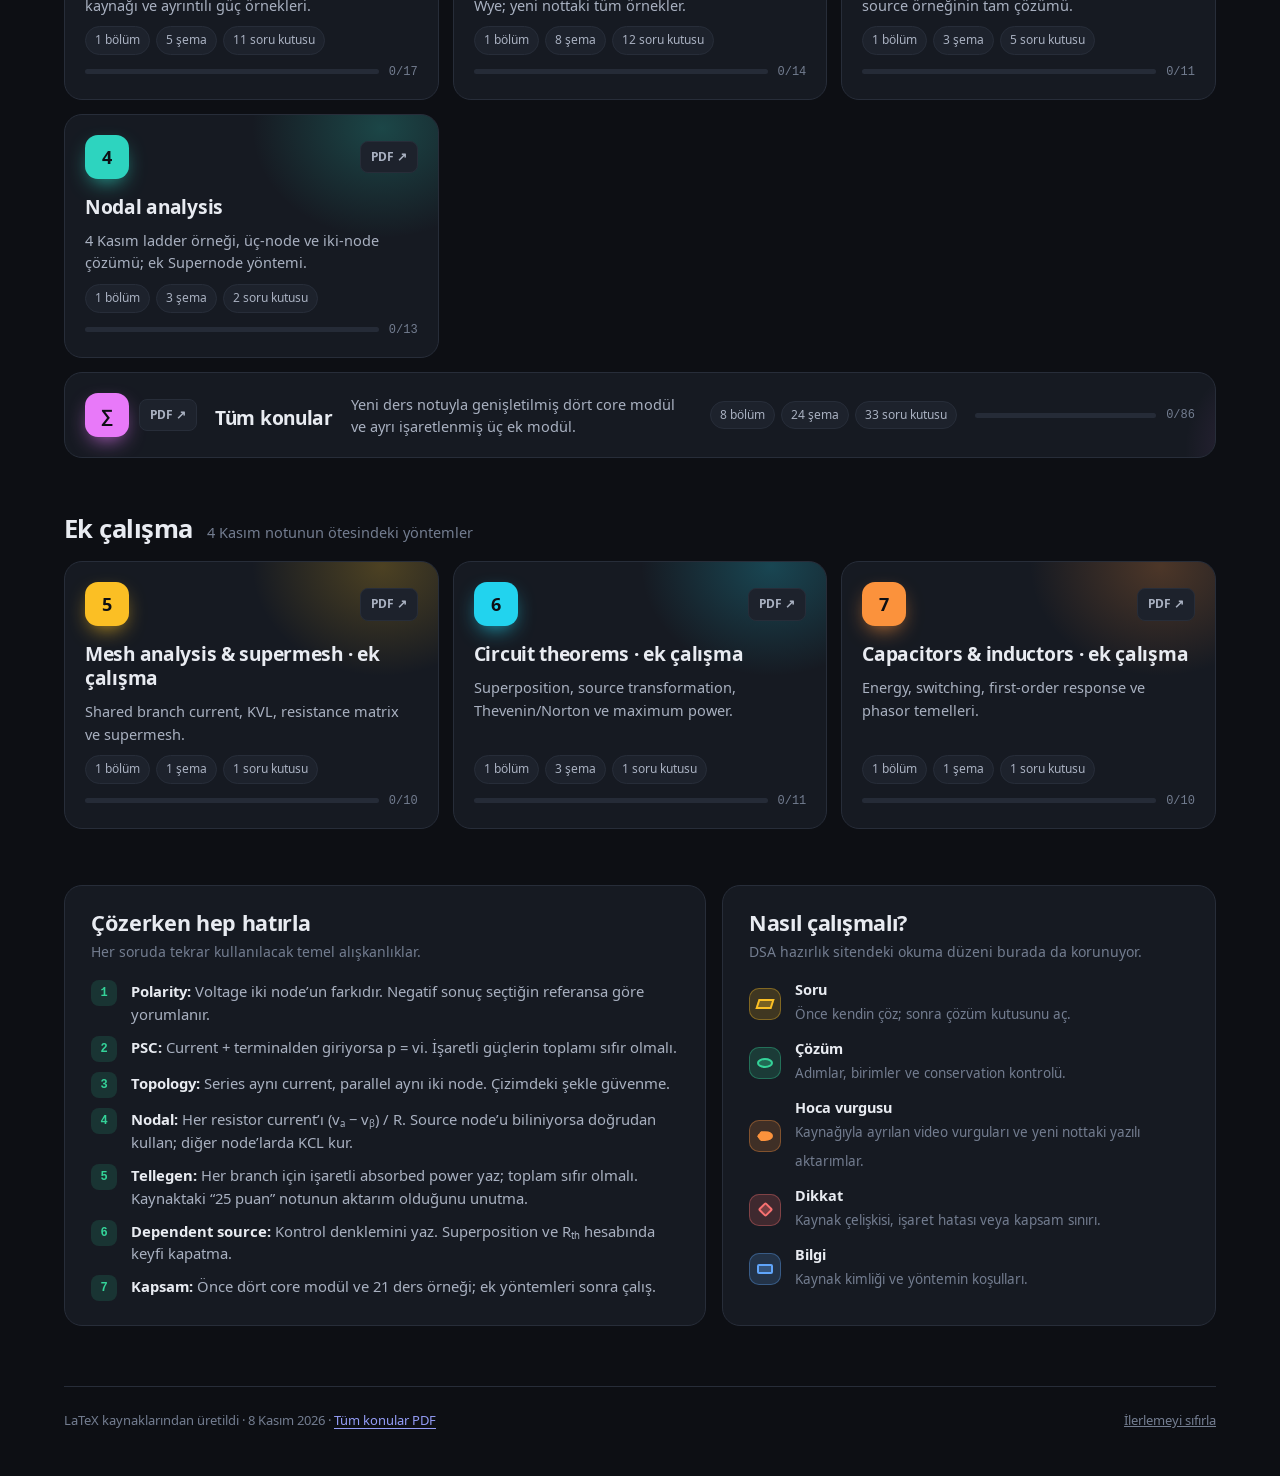
==== commit c897e72d: "Update site build (DN26 ders notu, new circuit drawings, PDFs) Co-Authored-By: Claude Opus 5.5 <nore" ====
--- a/index.html
+++ b/index.html
@@ -108,4 +108,4 @@
     .home-top { padding: 0 16px; }
     .grid.sinav .card, .card { min-height: 0; }
   }
-</style></head><body class="home" data-base="html/" style="--accent:#818CF8"><header class="topbar"><a class="brand" href="index.html"><span class="brand-dot"></span>BZ203 Vize</a><div class="tb-actions"><button class="tb-btn sbtn" id="searchBtn" type="button"><span class="ic ic-search"></span><span class="lbl">Ara</span><kbd>Ctrl K</kbd></button><button class="tb-btn" id="themeBtn" aria-label="Tema değiştir" type="button"><span class="ic ic-theme"></span></button></div></header><div class="home-top"><section class="hero"><div><span class="pill"><i></i>Electrical Circuits · Elektrik Devreleri</span><h1>BZ203 <span class="grad">Vize Hazırlık</span></h1><p class="lead">Kavramı anla, devreyi oku, denklemi kendin kur. Ayrıntılı Türkçe anlatım, İngilizce terimler ve kaynaklarıyla kontrol edilmiş çözümler.</p></div><div class="hero-side"><button class="fake-search" id="heroSearch" type="button"><span class="ic ic-search"></span>Bütün içerikte ara<kbd>Ctrl K</kbd></button><a class="resume" id="resume" hidden><small>Kaldığın yerden devam et</small><b></b><em></em><span class="go">›</span></a><div class="overall"><span class="ring" id="ovRing"><span id="ovPct">%0</span></span><div><b id="ovTxt">Henüz başlamadın</b><small>“Çalıştım” işaretlerin bu tarayıcıda saklanır.</small></div></div></div></section><section class="stats"><div class="stat" style="--sc:#60A5FA"><b>7</b><span>Konu modülü</span></div><div class="stat" style="--sc:#34D399"><b>40</b><span>Çözülmüş çıkmış final sorusu</span></div><div class="stat" style="--sc:#C084FC"><b>12</b><span>LaTeX PDF</span></div><div class="stat" style="--sc:#FBBF24"><b>24</b><span>Yeni fotoğraf incelendi</span></div></section><aside class="scope-note"><strong>Kaynak ayrımı:</strong> BZ203 için doğrulanmış özgün vize kâğıdı bulunamadı. Çıkmış sorular iki final setine ait; vize hazırlık örnekleri ayrıca etiketli. Konu oranları final arşivinin dağılımını gösterir. <a href="html/soru-analizi.html">Kapsamı ve kanıtları oku →</a></aside><div class="sec-h"><h2>Soru arşivi ve çalışma araçları</h2><p>kaynak, çözüm ve analiz</p></div><section class="grid sinav" id="gSinav"></section><div class="sec-h"><h2>Konu anlatımı</h2><p>temelden sistematik analize</p></div><section class="grid konu" id="gKonu"></section><section class="lower"><div class="panel"><h2>Çözerken hep hatırla</h2><p>Her soruda tekrar kullanılacak temel alışkanlıklar.</p><ol class="rules"><li><span><b>Polarity:</b> Voltage iki node’un farkıdır. Negatif sonuç seçtiğin referansa göre yorumlanır.</span></li><li><span><b>PSC:</b> Current + terminalden giriyorsa p = vi. İşaretli güçlerin toplamı sıfır olmalı.</span></li><li><span><b>Topology:</b> Series aynı current, parallel aynı iki node. Çizimdeki şekle güvenme.</span></li><li><span><b>Nodal:</b> Her resistor current’ı (vₐ − vᵦ) / R. Supernode için KCL + voltage constraint.</span></li><li><span><b>Mesh:</b> Ortak resistor current’ı i₁ − i₂; komşu mesh’in yönünden i₂ − i₁.</span></li><li><span><b>Dependent source:</b> Kontrol denklemini yaz. Superposition ve Rₜₕ hesabında keyfi kapatma.</span></li><li><span><b>Kapsam:</b> Circuit Theorems ve C/L–AC eklerini güncel ders sınırına göre çalış.</span></li></ol></div><div class="panel"><h2>Nasıl çalışmalı?</h2><p>DSA hazırlık sitendeki okuma düzeni burada da korunuyor.</p><ul class="legend-list"><li><i class="shape s-giris" style="--c:var(--amber)"></i><div><b>Soru</b><span>Önce kendin çöz; sonra çözüm kutusunu aç.</span></div></li><li><i class="shape s-basla" style="--c:var(--green)"></i><div><b>Çözüm</b><span>Adımlar, birimler ve conservation kontrolü.</span></div></li><li><i class="shape s-ekran" style="--c:var(--orange)"></i><div><b>Hoca vurgusu</b><span>Transkriptteki ortak temel kavram ve gerçek zaman damgası.</span></div></li><li><i class="shape s-karar" style="--c:var(--red)"></i><div><b>Dikkat</b><span>Kaynak çelişkisi, işaret hatası veya kapsam sınırı.</span></div></li><li><i class="shape s-islem" style="--c:var(--blue)"></i><div><b>Bilgi</b><span>Kaynak kimliği ve yöntemin koşulları.</span></div></li></ul></div></section><footer class="foot"><span>LaTeX kaynaklarından üretildi · 7 Kasım 2026 · <a href="pdf/10_Konu_Anlatimi_Tumu.pdf">Tüm konular PDF</a></span><button id="resetBtn" type="button">İlerlemeyi sıfırla</button></footer></div><div class="search" id="search" hidden><div class="search-panel" role="dialog" aria-label="İçerikte ara"><input type="search" id="searchIn" placeholder="KCL, supernode, power, current divider…" autocomplete="off"><ol id="searchOut"></ol><p class="search-hint">↑ ↓ ile seç · Enter ile aç · Esc ile kapat</p></div></div><script src="html/assets/search-index.js"></script><script src="html/assets/app.js"></script><script>window.EC_PAGES=[{"src": "01_Kaynak_ve_Soru_Analizi", "out": "soru-analizi", "label": "Kaynak ve soru analizi", "frag": "09_analysis", "desc": "Kapsam, gerçek paydalar, konu dağılımı ve hocanın vurguları.", "hue": "#A78BFA", "group": "sinav", "no": "", "units": ["oranlarin-hesabi-soru-payi-ve-exam-gorulme-orani-soru-duzeyindeki-kodlama-2021", "oranlarin-hesabi-soru-payi-ve-exam-gorulme-orani-soru-duzeyindeki-kodlama-2023", "oranlarin-hesabi-soru-payi-ve-exam-gorulme-orani-soru-sayisi-ayni-zamanda-bagimsiz-devre-sayisi-degildir", "hocanin-soru-tarzi-kaynaklarin-destekledigi-cikarimlar-denklemi-kurmak-sonuc-kadar-onemli", "hocanin-soru-tarzi-kaynaklarin-destekledigi-cikarimlar-tek-circuit-ten-cok-sonuc", "hocanin-soru-tarzi-kaynaklarin-destekledigi-cikarimlar-kavramsal-dogru-yanlis-ve-unit-sorulari", "hocanin-soru-tarzi-kaynaklarin-destekledigi-cikarimlar-eski-cevap-anahtarlari-kontrol-edilmeli", "dokuz-transkriptin-konu-ve-onem-analizi-ders-2-temel-kavramlar-ve-elektronik-derse-giris", "dokuz-transkriptin-konu-ve-onem-analizi-ders-3-diode-models", "dokuz-transkriptin-konu-ve-onem-analizi-ders-4-dc-diode-circuits", "dokuz-transkriptin-konu-ve-onem-analizi-ders-5-parallel-diode-ve-iletim-durumlari", "dokuz-transkriptin-konu-ve-onem-analizi-ders-6-rectifiers", "dokuz-transkriptin-konu-ve-onem-analizi-ders-7-filters-ve-ripple", "dokuz-transkriptin-konu-ve-onem-analizi-ders-8-special-diodes-ve-zener", "dokuz-transkriptin-konu-ve-onem-analizi-ders-10-zener-tekrari-ve-bjt", "dokuz-transkriptin-konu-ve-onem-analizi-ders-11-bjt-bias-ve-op-amp", "calisma-oncelikleri-ve-uygulanabilir-plan-oncelik-1-dogrudan-ders-materyaliyle-guclu-destek", "calisma-oncelikleri-ve-uygulanabilir-plan-oncelik-2-equation-kurma-becerisi", "calisma-oncelikleri-ve-uygulanabilir-plan-oncelik-3-kapsama-bagli-tamamlayici-konular", "calisma-oncelikleri-ve-uygulanabilir-plan-alti-calisma-oturumu"], "h2": 7, "gfx": 0, "soru": 0, "cozum": 0}, {"src": "02_Vize_Hazirlik_Soru_Bankasi", "out": "vize-cozumleri", "label": "Sorular ve çözümler", "frag": "08_solutions", "desc": "İki final setinin 40 sorusu, kaynak örnekleri ve hazırlık denemesi.", "hue": "#34D399", "group": "sinav", "no": "", "units": ["31-mart-2021-final-vize-temeliyle-iliskili-sorular-2021-q1-charge", "31-mart-2021-final-vize-temeliyle-iliskili-sorular-2021-q2-power-dan-voltage", "31-mart-2021-final-vize-temeliyle-iliskili-sorular-2021-q3-ohm-s-law", "31-mart-2021-final-vize-temeliyle-iliskili-sorular-2021-q4-karsit-source-lar-ve-negatif-current", "31-mart-2021-final-vize-temeliyle-iliskili-sorular-2021-q5-q6-mesh-equations", "31-mart-2021-final-vize-temeliyle-iliskili-sorular-2021-q7-q8-current-division-iki-node-da", "31-mart-2021-final-vize-temeliyle-iliskili-sorular-2021-q9-q11-thevenin-ve-norton", "13-01-2023-final-seti-temel-sorular-2023-s6-node-1-icin-dogru-kcl", "13-01-2023-final-seti-temel-sorular-2023-s10-active-elements", "13-01-2023-final-seti-temel-sorular-2023-s19", "yeni-eklenen-defterden-cozumlu-sorular-d1-power-balance-k0562", "yeni-eklenen-defterden-cozumlu-sorular-d2-multiple-sources-ve-current-divider-k0572", "yeni-eklenen-defterden-cozumlu-sorular-d3-delta-wye-bridge-k0571", "yeni-eklenen-defterden-cozumlu-sorular-d4-dependent-voltage-source-k0436", "yeni-eklenen-defterden-cozumlu-sorular-d5-source-transformation-k0554", "yeni-eklenen-defterden-cozumlu-sorular-d6-thevenin-yuk-current-i-k0557", "klasik-vize-biciminde-yeni-hazirlik-denemesi-h1-guc-ve-tellegen", "klasik-vize-biciminde-yeni-hazirlik-denemesi-h2-loaded-divider", "klasik-vize-biciminde-yeni-hazirlik-denemesi-h3-supernode", "klasik-vize-biciminde-yeni-hazirlik-denemesi-h4-mesh-ve-output-polarity", "final-kapsami-eki-2021-de-kalan-sorular-2021-q12-q13-ideal-inverting-op-amp", "final-kapsami-eki-2021-de-kalan-sorular-2021-q14-series-parallel-capacitor", "final-kapsami-eki-2021-de-kalan-sorular-2021-q15-inductor-voltage", "final-kapsami-eki-2021-de-kalan-sorular-2021-q16-q17-capacitor-switching", "final-kapsami-eki-2021-de-kalan-sorular-2021-q18-q19-l-ve-c-initial-conditions", "final-kapsami-eki-2021-de-kalan-sorular-2021-q20-phase-lead", "final-kapsami-eki-2023-te-kalan-sorular-2023-s1-capacitor-current", "final-kapsami-eki-2023-te-kalan-sorular-2023-s2-s3-rl-voltage-ve-current", "final-kapsami-eki-2023-te-kalan-sorular-2023-s4-negatif-amplitude-ve-phase", "final-kapsami-eki-2023-te-kalan-sorular-2023-s5-capacitor-reduction", "final-kapsami-eki-2023-te-kalan-sorular-2023-s7-s8-l-ve-c-phase-frequency", "final-kapsami-eki-2023-te-kalan-sorular-2023-s9-equivalent-inductance", "final-kapsami-eki-2023-te-kalan-sorular-2023-s11-capacitance-geometry", "final-kapsami-eki-2023-te-kalan-sorular-2023-s12-s15-ayni-network-ten-dort-sonuc", "final-kapsami-eki-2023-te-kalan-sorular-2023-s16-impedance-ve-secenek-uyusmazligi", "final-kapsami-eki-2023-te-kalan-sorular-2023-s17-s18-charge-ve-angular-frequency", "final-kapsami-eki-2023-te-kalan-sorular-2023-s20-inductive-voltage-divider"], "h2": 7, "gfx": 8, "soru": 37, "cozum": 37}, {"src": "03_Basic_Quantities_Power", "out": "konu-01-temeller", "label": "Basic quantities & power", "frag": "01_temeller", "desc": "Yük, akım, gerilim, kaynaklar, PSC ve Tellegen.", "hue": "#60A5FA", "group": "konu", "no": "1", "units": ["basic-quantities-sources-and-power-devreyi-fiziksel-buyukluklerle-okumak", "basic-quantities-sources-and-power-voltage-bir-farktir-reference-node-ve-polarity", "basic-quantities-sources-and-power-si-prefixes-ve-boyut-kontrolu", "basic-quantities-sources-and-power-independent-sources-ne-sabittir-ne-cozulur", "basic-quantities-sources-and-power-dependent-sources-ve-kontrol-denklemi", "basic-quantities-sources-and-power-power-ve-passive-sign-convention", "basic-quantities-sources-and-power-tellegen-s-theorem-butun-devre-icin-guc-kontrolu", "basic-quantities-sources-and-power-energy-ve-calisma-kontrolu"], "h2": 1, "gfx": 1, "soru": 4, "cozum": 1}, {"src": "04_Resistive_Networks", "out": "konu-02-resistive", "label": "Resistive networks", "frag": "02_resistive", "desc": "Series/parallel, loaded divider, current divider ve delta–wye.", "hue": "#C084FC", "group": "konu", "no": "2", "units": ["resistive-networks-and-circuit-reduction-ohm-s-law-ve-conductance", "resistive-networks-and-circuit-reduction-series-baglanti-ortak-current-neden-zorunludur", "resistive-networks-and-circuit-reduction-parallel-baglanti-ortak-voltage-neden-zorunludur", "resistive-networks-and-circuit-reduction-voltage-divider-formulun-turetilmesi", "resistive-networks-and-circuit-reduction-current-divider-payda-neden-ters-gorunur", "resistive-networks-and-circuit-reduction-yeni-fotografin-ayrintili-cozumu-cok-source-lu-parallel-devr", "resistive-networks-and-circuit-reduction-open-circuit-ve-short-circuit", "resistive-networks-and-circuit-reduction-delta-wye-transformation-uc-adlariyla-ogrenmek", "resistive-networks-and-circuit-reduction-yeni-defterdeki-bridge-network-36-v-ornegi-k0571", "resistive-networks-and-circuit-reduction-reduction-yapamadiginda-ne-yapmalisin"], "h2": 1, "gfx": 4, "soru": 3, "cozum": 1}, {"src": "05_KCL_KVL_Topology", "out": "konu-03-kirchhoff", "label": "KCL, KVL & topology", "frag": "03_kirchhoff", "desc": "Node, branch, loop, mesh ve işaretlerle denklem kurma.", "hue": "#F472B6", "group": "konu", "no": "3", "units": ["topology-kcl-and-kvl-node-essential-node-branch-loop-ve-mesh", "topology-kcl-and-kvl-kcl-charge-conservation", "topology-kcl-and-kvl-node-to-node-resistor-current-en-guvenli-yazim", "topology-kcl-and-kvl-kvl-voltage-toplami-neden-sifir", "topology-kcl-and-kvl-iki-source-varsa-aiding-ve-opposing", "topology-kcl-and-kvl-branch-currents-ve-mesh-currents-ayni-degildir", "topology-kcl-and-kvl-bagimli-kaynak-iceren-tek-loop-kaynak-fotografi-k0436", "topology-kcl-and-kvl-tellegen-kontrolunu-sistematik-uygulamak", "topology-kcl-and-kvl-sinavda-cozumun-yazim-duzeni"], "h2": 1, "gfx": 1, "soru": 3, "cozum": 1}, {"src": "06_Nodal_Analysis", "out": "konu-04-nodal", "label": "Nodal analysis & supernode", "frag": "04_nodal", "desc": "Nodal çözüm, conductance matrix ve dependent sources.", "hue": "#2DD4BF", "group": "konu", "no": "4", "units": ["nodal-analysis-and-supernode-neden-node-voltage-unknown-secilir", "nodal-analysis-and-supernode-standart-kcl-yazimi", "nodal-analysis-and-supernode-tek-node-ile-tam-cozum", "nodal-analysis-and-supernode-iki-unknown-node-sema-ve-denklemler", "nodal-analysis-and-supernode-sonuclari-current-ve-power-ile-dogrulamak", "nodal-analysis-and-supernode-conductance-matrix-nasil-kurulur", "nodal-analysis-and-supernode-ground-a-bagli-voltage-source", "nodal-analysis-and-supernode-floating-voltage-source-neden-supernode-gerektirir", "nodal-analysis-and-supernode-supernode-tam-sayisal-ornek", "nodal-analysis-and-supernode-dependent-source-ile-nodal-denklem", "nodal-analysis-and-supernode-fotograflari-okuma-ve-kanit-siniri", "nodal-analysis-and-supernode-en-sik-hatalar-ve-duzeltme-yontemi"], "h2": 1, "gfx": 2, "soru": 1, "cozum": 1}, {"src": "07_Mesh_Analysis", "out": "konu-05-mesh", "label": "Mesh analysis & supermesh", "frag": "05_mesh", "desc": "Shared branch current, KVL, resistance matrix ve supermesh.", "hue": "#FBBF24", "group": "konu", "no": "5", "units": ["mesh-analysis-loop-analysis-and-supermesh-mesh-current-secimi-ve-ortak-branch", "mesh-analysis-loop-analysis-and-supermesh-iki-mesh-tam-cozum-ve-fiziksel-kontrol", "mesh-analysis-loop-analysis-and-supermesh-resistance-matrix", "mesh-analysis-loop-analysis-and-supermesh-uc-mesh-icin-ornek-denklem-sistemi", "mesh-analysis-loop-analysis-and-supermesh-dis-branch-teki-current-source", "mesh-analysis-loop-analysis-and-supermesh-shared-current-source-ve-supermesh", "mesh-analysis-loop-analysis-and-supermesh-supermesh-sayisal-ornek", "mesh-analysis-loop-analysis-and-supermesh-dependent-source-ile-mesh", "mesh-analysis-loop-analysis-and-supermesh-loop-mu-mesh-mi-nodal-mi", "mesh-analysis-loop-analysis-and-supermesh-cozum-sablonu-ve-son-kontrol"], "h2": 1, "gfx": 1, "soru": 1, "cozum": 1}, {"src": "08_Circuit_Theorems", "out": "konu-06-theorems", "label": "Circuit theorems · kapsam kontrolü", "frag": "06_theorems", "desc": "Superposition, source transformation, Thevenin/Norton ve maximum power.", "hue": "#22D3EE", "group": "konu", "no": "6", "units": ["superposition-source-transformation-and-equivalent-circuits-linearity-neyi-toplayabiliriz", "superposition-source-transformation-and-equivalent-circuits-source-deactivation-sifirlamak-ne-demek", "superposition-source-transformation-and-equivalent-circuits-superposition-theorem-adim-adim", "superposition-source-transformation-and-equivalent-circuits-superposition-cozumu-iki-yolla-dogrulamak", "superposition-source-transformation-and-equivalent-circuits-source-transformation-terminal-equivalence", "superposition-source-transformation-and-equivalent-circuits-thevenin-s-theorem-yuku-cikarip-soldaki-agi-gormek", "superposition-source-transformation-and-equivalent-circuits-cikmis-finalden-temel-soru-50-v-5-ve-20-ohm-k0290-s19", "superposition-source-transformation-and-equivalent-circuits-norton-s-theorem-ve-kisa-devre-current-i", "superposition-source-transformation-and-equivalent-circuits-test-source-ile-dependent-source-varsa", "superposition-source-transformation-and-equivalent-circuits-maximum-power-transfer-hangi-load", "superposition-source-transformation-and-equivalent-circuits-ayni-soru-icin-yontem-secimi"], "h2": 1, "gfx": 3, "soru": 1, "cozum": 1}, {"src": "09_Capacitors_Inductors_Ek", "out": "konu-07-reactive", "label": "Capacitors & inductors · ek", "frag": "07_reactive", "desc": "Energy, switching, first-order response ve phasor temelleri.", "hue": "#FB923C", "group": "konu", "no": "7", "units": ["capacitors-inductors-and-scope-dependent-topics-capacitance-charge-ve-voltage-iliskisi", "capacitors-inductors-and-scope-dependent-topics-geometry-hoca-vurgusu-ve-dogru-yonler", "capacitors-inductors-and-scope-dependent-topics-series-ve-parallel-capacitors", "capacitors-inductors-and-scope-dependent-topics-inductance-current-continuity", "capacitors-inductors-and-scope-dependent-topics-switching-sorusu-icin-uc-ayri-zaman", "capacitors-inductors-and-scope-dependent-topics-first-order-response-ve-time-constant", "capacitors-inductors-and-scope-dependent-topics-sinusoid-parametreleri-ve-rms", "capacitors-inductors-and-scope-dependent-topics-phasor-ve-impedance", "capacitors-inductors-and-scope-dependent-topics-cikmis-rl-sinusoid-ornegi-ve-hatali-isaretli-secenek", "capacitors-inductors-and-scope-dependent-topics-vize-icin-calisma-sirasi"], "h2": 1, "gfx": 1, "soru": 1, "cozum": 1}, {"src": "10_Konu_Anlatimi_Tumu", "out": "konu-tumu", "label": "Tüm konular", "frag": "ALL", "desc": "Yedi modülün tamamı; baştan sona ayrıntılı tekrar.", "hue": "#E879F9", "group": "konu", "no": "∑", "units": ["basic-quantities-sources-and-power-devreyi-fiziksel-buyukluklerle-okumak", "basic-quantities-sources-and-power-voltage-bir-farktir-reference-node-ve-polarity", "basic-quantities-sources-and-power-si-prefixes-ve-boyut-kontrolu", "basic-quantities-sources-and-power-independent-sources-ne-sabittir-ne-cozulur", "basic-quantities-sources-and-power-dependent-sources-ve-kontrol-denklemi", "basic-quantities-sources-and-power-power-ve-passive-sign-convention", "basic-quantities-sources-and-power-tellegen-s-theorem-butun-devre-icin-guc-kontrolu", "basic-quantities-sources-and-power-energy-ve-calisma-kontrolu", "resistive-networks-and-circuit-reduction-ohm-s-law-ve-conductance", "resistive-networks-and-circuit-reduction-series-baglanti-ortak-current-neden-zorunludur", "resistive-networks-and-circuit-reduction-parallel-baglanti-ortak-voltage-neden-zorunludur", "resistive-networks-and-circuit-reduction-voltage-divider-formulun-turetilmesi", "resistive-networks-and-circuit-reduction-current-divider-payda-neden-ters-gorunur", "resistive-networks-and-circuit-reduction-yeni-fotografin-ayrintili-cozumu-cok-source-lu-parallel-devr", "resistive-networks-and-circuit-reduction-open-circuit-ve-short-circuit", "resistive-networks-and-circuit-reduction-delta-wye-transformation-uc-adlariyla-ogrenmek", "resistive-networks-and-circuit-reduction-yeni-defterdeki-bridge-network-36-v-ornegi-k0571", "resistive-networks-and-circuit-reduction-reduction-yapamadiginda-ne-yapmalisin", "topology-kcl-and-kvl-node-essential-node-branch-loop-ve-mesh", "topology-kcl-and-kvl-kcl-charge-conservation", "topology-kcl-and-kvl-node-to-node-resistor-current-en-guvenli-yazim", "topology-kcl-and-kvl-kvl-voltage-toplami-neden-sifir", "topology-kcl-and-kvl-iki-source-varsa-aiding-ve-opposing", "topology-kcl-and-kvl-branch-currents-ve-mesh-currents-ayni-degildir", "topology-kcl-and-kvl-bagimli-kaynak-iceren-tek-loop-kaynak-fotografi-k0436", "topology-kcl-and-kvl-tellegen-kontrolunu-sistematik-uygulamak", "topology-kcl-and-kvl-sinavda-cozumun-yazim-duzeni", "nodal-analysis-and-supernode-neden-node-voltage-unknown-secilir", "nodal-analysis-and-supernode-standart-kcl-yazimi", "nodal-analysis-and-supernode-tek-node-ile-tam-cozum", "nodal-analysis-and-supernode-iki-unknown-node-sema-ve-denklemler", "nodal-analysis-and-supernode-sonuclari-current-ve-power-ile-dogrulamak", "nodal-analysis-and-supernode-conductance-matrix-nasil-kurulur", "nodal-analysis-and-supernode-ground-a-bagli-voltage-source", "nodal-analysis-and-supernode-floating-voltage-source-neden-supernode-gerektirir", "nodal-analysis-and-supernode-supernode-tam-sayisal-ornek", "nodal-analysis-and-supernode-dependent-source-ile-nodal-denklem", "nodal-analysis-and-supernode-fotograflari-okuma-ve-kanit-siniri", "nodal-analysis-and-supernode-en-sik-hatalar-ve-duzeltme-yontemi", "mesh-analysis-loop-analysis-and-supermesh-mesh-current-secimi-ve-ortak-branch", "mesh-analysis-loop-analysis-and-supermesh-iki-mesh-tam-cozum-ve-fiziksel-kontrol", "mesh-analysis-loop-analysis-and-supermesh-resistance-matrix", "mesh-analysis-loop-analysis-and-supermesh-uc-mesh-icin-ornek-denklem-sistemi", "mesh-analysis-loop-analysis-and-supermesh-dis-branch-teki-current-source", "mesh-analysis-loop-analysis-and-supermesh-shared-current-source-ve-supermesh", "mesh-analysis-loop-analysis-and-supermesh-supermesh-sayisal-ornek", "mesh-analysis-loop-analysis-and-supermesh-dependent-source-ile-mesh", "mesh-analysis-loop-analysis-and-supermesh-loop-mu-mesh-mi-nodal-mi", "mesh-analysis-loop-analysis-and-supermesh-cozum-sablonu-ve-son-kontrol", "superposition-source-transformation-and-equivalent-circuits-linearity-neyi-toplayabiliriz", "superposition-source-transformation-and-equivalent-circuits-source-deactivation-sifirlamak-ne-demek", "superposition-source-transformation-and-equivalent-circuits-superposition-theorem-adim-adim", "superposition-source-transformation-and-equivalent-circuits-superposition-cozumu-iki-yolla-dogrulamak", "superposition-source-transformation-and-equivalent-circuits-source-transformation-terminal-equivalence", "superposition-source-transformation-and-equivalent-circuits-thevenin-s-theorem-yuku-cikarip-soldaki-agi-gormek", "superposition-source-transformation-and-equivalent-circuits-cikmis-finalden-temel-soru-50-v-5-ve-20-ohm-k0290-s19", "superposition-source-transformation-and-equivalent-circuits-norton-s-theorem-ve-kisa-devre-current-i", "superposition-source-transformation-and-equivalent-circuits-test-source-ile-dependent-source-varsa", "superposition-source-transformation-and-equivalent-circuits-maximum-power-transfer-hangi-load", "superposition-source-transformation-and-equivalent-circuits-ayni-soru-icin-yontem-secimi", "capacitors-inductors-and-scope-dependent-topics-capacitance-charge-ve-voltage-iliskisi", "capacitors-inductors-and-scope-dependent-topics-geometry-hoca-vurgusu-ve-dogru-yonler", "capacitors-inductors-and-scope-dependent-topics-series-ve-parallel-capacitors", "capacitors-inductors-and-scope-dependent-topics-inductance-current-continuity", "capacitors-inductors-and-scope-dependent-topics-switching-sorusu-icin-uc-ayri-zaman", "capacitors-inductors-and-scope-dependent-topics-first-order-response-ve-time-constant", "capacitors-inductors-and-scope-dependent-topics-sinusoid-parametreleri-ve-rms", "capacitors-inductors-and-scope-dependent-topics-phasor-ve-impedance", "capacitors-inductors-and-scope-dependent-topics-cikmis-rl-sinusoid-ornegi-ve-hatali-isaretli-secenek", "capacitors-inductors-and-scope-dependent-topics-vize-icin-calisma-sirasi"], "h2": 7, "gfx": 13, "soru": 14, "cozum": 7}, {"src": "11_Formula_ve_Terimler", "out": "formul-sozluk", "label": "Formüller ve terimler", "frag": "10_formula", "desc": "İngilizce kavramlar, Türkçe karşılıkları ve formül koşulları.", "hue": "#818CF8", "group": "sinav", "no": "", "units": ["formuller-anlami-ve-gecerlilik-kosulu", "ingilizce-turkce-kavram-sozlugu", "soruyu-okumadan-once-degil-cozdukten-sonra-kontrol-et"], "h2": 3, "gfx": 0, "soru": 0, "cozum": 0}, {"src": "12_Dosya_Inceleme_Raporu", "out": "dosya-raporu", "label": "Dosya inceleme raporu", "frag": "11_audit", "desc": "736 dosya, kopyalar, OCR sınırları ve yeni fotoğraflar.", "hue": "#94A3B8", "group": "sinav", "no": "", "units": ["inceleme-kapsami-ve-tamamlanma-duzeyi", "kaynak-ailelerinin-degerlendirilmesi", "yeni24-fotografin-ayri-degerlendirmesi", "rar-ekleri", "tekil-icerik-bazinda-tam-dosya-sicili"], "h2": 5, "gfx": 0, "soru": 0, "cozum": 0}];</script><script src="html/assets/home.js"></script></body></html>+</style></head><body class="home" data-base="html/" style="--accent:#818CF8"><header class="topbar"><a class="brand" href="index.html"><span class="brand-dot"></span>BZ203 Vize</a><div class="tb-actions"><button class="tb-btn sbtn" id="searchBtn" type="button"><span class="ic ic-search"></span><span class="lbl">Ara</span><kbd>Ctrl K</kbd></button><button class="tb-btn" id="themeBtn" aria-label="Tema değiştir" type="button"><span class="ic ic-theme"></span></button></div></header><div class="home-top"><section class="hero"><div><span class="pill"><i></i>Electrical Circuits · Elektrik Devreleri</span><h1>BZ203 <span class="grad">Vize Hazırlık</span></h1><p class="lead">Kavramı anla, devreyi oku, denklemi kendin kur. Ayrıntılı Türkçe anlatım, İngilizce terimler ve kaynaklarıyla kontrol edilmiş çözümler.</p></div><div class="hero-side"><button class="fake-search" id="heroSearch" type="button"><span class="ic ic-search"></span>Bütün içerikte ara<kbd>Ctrl K</kbd></button><a class="resume" id="resume" hidden><small>Kaldığın yerden devam et</small><b></b><em></em><span class="go">›</span></a><div class="overall"><span class="ring" id="ovRing"><span id="ovPct">%0</span></span><div><b id="ovTxt">Henüz başlamadın</b><small>“Çalıştım” işaretlerin bu tarayıcıda saklanır.</small></div></div></div></section><section class="stats"><div class="stat" style="--sc:#60A5FA"><b>4 + 3</b><span>Core modül + ek çalışma</span></div><div class="stat" style="--sc:#34D399"><b>40</b><span>Çözülmüş çıkmış final sorusu</span></div><div class="stat" style="--sc:#C084FC"><b>12</b><span>LaTeX PDF</span></div><div class="stat" style="--sc:#FBBF24"><b>21</b><span>Yeni ders notundan çözümlü örnek</span></div></section><aside class="scope-note"><strong>Yeni ders notuna göre güncellendi:</strong> 4 Kasım 2026’ya kadar kaynaklar, PSC/Tellegen, Ohm, divider, reduction, Delta–Wye ve Nodal Analysis. 33 sayfalık notun 21 örneği ayrıntılı çözüldü. Mesh ve ileri konular ek çalışma bölümünde. Resmî vize kapsamı ayrıca doğrulanmadı; 40 çıkmış soru iki final setine ait. <a href="html/soru-analizi.html">Konu haritası ve kaynak analizi →</a></aside><div class="sec-h"><h2>Soru arşivi ve çalışma araçları</h2><p>kaynak, çözüm ve analiz</p></div><section class="grid sinav" id="gSinav"></section><div class="sec-h"><h2>Core konu anlatımı</h2><p>yeni ders notunun akışına göre</p></div><section class="grid konu" id="gKonu"></section><div class="sec-h"><h2>Ek çalışma</h2><p>4 Kasım notunun ötesindeki yöntemler</p></div><section class="grid konu" id="gEk"></section><section class="lower"><div class="panel"><h2>Çözerken hep hatırla</h2><p>Her soruda tekrar kullanılacak temel alışkanlıklar.</p><ol class="rules"><li><span><b>Polarity:</b> Voltage iki node’un farkıdır. Negatif sonuç seçtiğin referansa göre yorumlanır.</span></li><li><span><b>PSC:</b> Current + terminalden giriyorsa p = vi. İşaretli güçlerin toplamı sıfır olmalı.</span></li><li><span><b>Topology:</b> Series aynı current, parallel aynı iki node. Çizimdeki şekle güvenme.</span></li><li><span><b>Nodal:</b> Her resistor current’ı (vₐ − vᵦ) / R. Source node’u biliniyorsa doğrudan kullan; diğer node’larda KCL kur.</span></li><li><span><b>Tellegen:</b> Her branch için işaretli absorbed power yaz; toplam sıfır olmalı. Kaynaktaki “25 puan” notunun aktarım olduğunu unutma.</span></li><li><span><b>Dependent source:</b> Kontrol denklemini yaz. Superposition ve Rₜₕ hesabında keyfi kapatma.</span></li><li><span><b>Kapsam:</b> Önce dört core modül ve 21 ders örneği; ek yöntemleri sonra çalış.</span></li></ol></div><div class="panel"><h2>Nasıl çalışmalı?</h2><p>DSA hazırlık sitendeki okuma düzeni burada da korunuyor.</p><ul class="legend-list"><li><i class="shape s-giris" style="--c:var(--amber)"></i><div><b>Soru</b><span>Önce kendin çöz; sonra çözüm kutusunu aç.</span></div></li><li><i class="shape s-basla" style="--c:var(--green)"></i><div><b>Çözüm</b><span>Adımlar, birimler ve conservation kontrolü.</span></div></li><li><i class="shape s-ekran" style="--c:var(--orange)"></i><div><b>Hoca vurgusu</b><span>Kaynağıyla ayrılan video vurguları ve yeni nottaki yazılı aktarımlar.</span></div></li><li><i class="shape s-karar" style="--c:var(--red)"></i><div><b>Dikkat</b><span>Kaynak çelişkisi, işaret hatası veya kapsam sınırı.</span></div></li><li><i class="shape s-islem" style="--c:var(--blue)"></i><div><b>Bilgi</b><span>Kaynak kimliği ve yöntemin koşulları.</span></div></li></ul></div></section><footer class="foot"><span>LaTeX kaynaklarından üretildi · 8 Kasım 2026 · <a href="pdf/10_Konu_Anlatimi_Tumu.pdf">Tüm konular PDF</a></span><button id="resetBtn" type="button">İlerlemeyi sıfırla</button></footer></div><div class="search" id="search" hidden><div class="search-panel" role="dialog" aria-label="İçerikte ara"><input type="search" id="searchIn" placeholder="KCL, supernode, power, current divider…" autocomplete="off"><ol id="searchOut"></ol><p class="search-hint">↑ ↓ ile seç · Enter ile aç · Esc ile kapat</p></div></div><script src="html/assets/search-index.js"></script><script src="html/assets/app.js"></script><script>window.EC_PAGES=[{"src": "01_Kaynak_ve_Soru_Analizi", "out": "soru-analizi", "label": "Kaynak ve soru analizi", "frag": "09_analysis", "desc": "Kapsam, gerçek paydalar, konu dağılımı ve hocanın vurguları.", "hue": "#A78BFA", "group": "sinav", "no": "", "scope": "tool", "units": ["yeni-ders-notunun-ayrintili-analizi-dn26-kimlik-tarihler-ve-kanit-siniri", "yeni-ders-notunun-ayrintili-analizi-dn26-15-konunun-calisma-paketindeki-yeri", "yeni-ders-notunun-ayrintili-analizi-dn26-21-ders-orneginin-dagilimi-sinav-orani-degildir", "yeni-ders-notunun-ayrintili-analizi-dn26-hocaya-atfedilen-onemli-noktalar-ve-kanit-gucu", "yeni-ders-notunun-ayrintili-analizi-dn26-dogru-aktarim-duzeltme-ve-metin-cikarim-tuzaklari", "yeni-ders-notunun-ayrintili-analizi-dn26-calisma-programinin-yeni-sirasi", "oranlarin-hesabi-soru-payi-ve-exam-gorulme-orani-soru-duzeyindeki-kodlama-2021", "oranlarin-hesabi-soru-payi-ve-exam-gorulme-orani-soru-duzeyindeki-kodlama-2023", "oranlarin-hesabi-soru-payi-ve-exam-gorulme-orani-soru-sayisi-ayni-zamanda-bagimsiz-devre-sayisi-degildir", "hocanin-soru-tarzi-kaynaklarin-destekledigi-cikarimlar-denklemi-kurmak-sonuc-kadar-onemli", "hocanin-soru-tarzi-kaynaklarin-destekledigi-cikarimlar-tek-circuit-ten-cok-sonuc", "hocanin-soru-tarzi-kaynaklarin-destekledigi-cikarimlar-kavramsal-dogru-yanlis-ve-unit-sorulari", "hocanin-soru-tarzi-kaynaklarin-destekledigi-cikarimlar-eski-cevap-anahtarlari-kontrol-edilmeli", "dokuz-transkriptin-konu-ve-onem-analizi-ders-2-temel-kavramlar-ve-elektronik-derse-giris", "dokuz-transkriptin-konu-ve-onem-analizi-ders-3-diode-models", "dokuz-transkriptin-konu-ve-onem-analizi-ders-4-dc-diode-circuits", "dokuz-transkriptin-konu-ve-onem-analizi-ders-5-parallel-diode-ve-iletim-durumlari", "dokuz-transkriptin-konu-ve-onem-analizi-ders-6-rectifiers", "dokuz-transkriptin-konu-ve-onem-analizi-ders-7-filters-ve-ripple", "dokuz-transkriptin-konu-ve-onem-analizi-ders-8-special-diodes-ve-zener", "dokuz-transkriptin-konu-ve-onem-analizi-ders-10-zener-tekrari-ve-bjt", "dokuz-transkriptin-konu-ve-onem-analizi-ders-11-bjt-bias-ve-op-amp", "calisma-oncelikleri-ve-uygulanabilir-plan-oncelik-1-dogrudan-ders-materyaliyle-guclu-destek", "calisma-oncelikleri-ve-uygulanabilir-plan-oncelik-2-equation-kurma-becerisi", "calisma-oncelikleri-ve-uygulanabilir-plan-oncelik-3-kapsama-bagli-tamamlayici-konular", "calisma-oncelikleri-ve-uygulanabilir-plan-alti-calisma-oturumu"], "h2": 8, "gfx": 0, "soru": 0, "cozum": 0}, {"src": "02_Vize_Hazirlik_Soru_Bankasi", "out": "vize-cozumleri", "label": "Sorular ve çözümler", "frag": "08_solutions", "desc": "Yeni ders notunun 21 örneği, 40 çıkmış final sorusu ve hazırlık alıştırmaları.", "hue": "#34D399", "group": "sinav", "no": "", "scope": "tool", "units": ["yeni-ders-notunun-21-ornegi-core-calisma-turu-dn26-1-1-series-sources-ve-guc-yonu", "yeni-ders-notunun-21-ornegi-core-calisma-turu-dn26-1-2-charging-battery-kavrami", "yeni-ders-notunun-21-ornegi-core-calisma-turu-dn26-2-1-ve-2-2-controlled-source-kazanclari", "yeni-ders-notunun-21-ornegi-core-calisma-turu-dn26-3-1-24-v-source-ve-iki-voltage-drop", "yeni-ders-notunun-21-ornegi-core-calisma-turu-dn26-3-2-birden-fazla-eleman-power-supplies", "yeni-ders-notunun-21-ornegi-core-calisma-turu-dn26-3-3-dependent-voltage-source-power", "yeni-ders-notunun-21-ornegi-core-calisma-turu-dn26-4-1-tellegen-dogrulamasi-ve-25-puan-notu", "yeni-ders-notunun-21-ornegi-core-calisma-turu-dn26-4-2-tellegen-ile-unknown-current", "yeni-ders-notunun-21-ornegi-core-calisma-turu-dn26-8-1-8-4-ohm-conductance-ve-power-uygulamalari", "yeni-ders-notunun-21-ornegi-core-calisma-turu-dn26-9-1-adjustable-voltage-divider", "yeni-ders-notunun-21-ornegi-core-calisma-turu-dn26-10-1-opposing-sources-node-differences-ve-power", "yeni-ders-notunun-21-ornegi-core-calisma-turu-dn26-13-1-cccs-iceren-tek-node-cozum", "yeni-ders-notunun-21-ornegi-core-calisma-turu-dn26-11-1-birden-fazla-current-source-ve-negatif-sonuc", "yeni-ders-notunun-21-ornegi-core-calisma-turu-dn26-12-1-uclardan-baslayarak-equivalent-resistance", "yeni-ders-notunun-21-ornegi-core-calisma-turu-dn26-12-2-ic-branch-current-indan-source-voltage-a-geri-gitm", "yeni-ders-notunun-21-ornegi-core-calisma-turu-dn26-14-1-delta-wye-ile-bridge-current-lari", "yeni-ders-notunun-21-ornegi-core-calisma-turu-dn26-15-1-4-kasim-ladder-network-unun-tam-nodal-cozumu", "31-mart-2021-final-vize-temeliyle-iliskili-sorular-2021-q1-charge", "31-mart-2021-final-vize-temeliyle-iliskili-sorular-2021-q2-power-dan-voltage", "31-mart-2021-final-vize-temeliyle-iliskili-sorular-2021-q3-ohm-s-law", "31-mart-2021-final-vize-temeliyle-iliskili-sorular-2021-q4-karsit-source-lar-ve-negatif-current", "31-mart-2021-final-vize-temeliyle-iliskili-sorular-2021-q5-q6-mesh-equations", "31-mart-2021-final-vize-temeliyle-iliskili-sorular-2021-q7-q8-current-division-iki-node-da", "31-mart-2021-final-vize-temeliyle-iliskili-sorular-2021-q9-q11-thevenin-ve-norton", "13-01-2023-final-seti-temel-sorular-2023-s6-node-1-icin-dogru-kcl", "13-01-2023-final-seti-temel-sorular-2023-s10-active-elements", "13-01-2023-final-seti-temel-sorular-2023-s19", "yeni-eklenen-defterden-cozumlu-sorular-d1-power-balance-k0562", "yeni-eklenen-defterden-cozumlu-sorular-d2-multiple-sources-ve-current-divider-k0572", "yeni-eklenen-defterden-cozumlu-sorular-d3-delta-wye-bridge-k0571", "yeni-eklenen-defterden-cozumlu-sorular-d4-dependent-voltage-source-k0436", "yeni-eklenen-defterden-cozumlu-sorular-d5-source-transformation-k0554", "yeni-eklenen-defterden-cozumlu-sorular-d6-thevenin-yuk-current-i-k0557", "klasik-vize-biciminde-yeni-hazirlik-denemesi-h1-guc-ve-tellegen", "klasik-vize-biciminde-yeni-hazirlik-denemesi-h2-loaded-divider", "klasik-vize-biciminde-yeni-hazirlik-denemesi-h3-supernode", "klasik-vize-biciminde-yeni-hazirlik-denemesi-h4-mesh-ve-output-polarity", "final-kapsami-eki-2021-de-kalan-sorular-2021-q12-q13-ideal-inverting-op-amp", "final-kapsami-eki-2021-de-kalan-sorular-2021-q14-series-parallel-capacitor", "final-kapsami-eki-2021-de-kalan-sorular-2021-q15-inductor-voltage", "final-kapsami-eki-2021-de-kalan-sorular-2021-q16-q17-capacitor-switching", "final-kapsami-eki-2021-de-kalan-sorular-2021-q18-q19-l-ve-c-initial-conditions", "final-kapsami-eki-2021-de-kalan-sorular-2021-q20-phase-lead", "final-kapsami-eki-2023-te-kalan-sorular-2023-s1-capacitor-current", "final-kapsami-eki-2023-te-kalan-sorular-2023-s2-s3-rl-voltage-ve-current", "final-kapsami-eki-2023-te-kalan-sorular-2023-s4-negatif-amplitude-ve-phase", "final-kapsami-eki-2023-te-kalan-sorular-2023-s5-capacitor-reduction", "final-kapsami-eki-2023-te-kalan-sorular-2023-s7-s8-l-ve-c-phase-frequency", "final-kapsami-eki-2023-te-kalan-sorular-2023-s9-equivalent-inductance", "final-kapsami-eki-2023-te-kalan-sorular-2023-s11-capacitance-geometry", "final-kapsami-eki-2023-te-kalan-sorular-2023-s12-s15-ayni-network-ten-dort-sonuc", "final-kapsami-eki-2023-te-kalan-sorular-2023-s16-impedance-ve-secenek-uyusmazligi", "final-kapsami-eki-2023-te-kalan-sorular-2023-s17-s18-charge-ve-angular-frequency", "final-kapsami-eki-2023-te-kalan-sorular-2023-s20-inductive-voltage-divider"], "h2": 8, "gfx": 20, "soru": 58, "cozum": 58}, {"src": "03_Basic_Quantities_Power", "out": "konu-01-temeller", "label": "Basic quantities & power", "frag": "01_temeller", "desc": "Kaynaklar, PSC ve Tellegen; 25 puan notunun kaynağı ve ayrıntılı güç örnekleri.", "hue": "#60A5FA", "group": "konu", "no": "1", "scope": "core", "units": ["basic-quantities-sources-and-power-devreyi-fiziksel-buyukluklerle-okumak", "basic-quantities-sources-and-power-voltage-bir-farktir-reference-node-ve-polarity", "basic-quantities-sources-and-power-si-prefixes-ve-boyut-kontrolu", "basic-quantities-sources-and-power-independent-sources-ne-sabittir-ne-cozulur", "basic-quantities-sources-and-power-dependent-sources-ve-kontrol-denklemi", "basic-quantities-sources-and-power-dn26-1-1-series-sources-ve-guc-yonu", "basic-quantities-sources-and-power-dn26-1-2-charging-battery-kavrami", "basic-quantities-sources-and-power-dn26-2-1-ve-2-2-controlled-source-kazanclari", "basic-quantities-sources-and-power-power-ve-passive-sign-convention", "basic-quantities-sources-and-power-tellegen-s-theorem-butun-devre-icin-guc-kontrolu", "basic-quantities-sources-and-power-dn26-3-1-24-v-source-ve-iki-voltage-drop", "basic-quantities-sources-and-power-dn26-3-2-birden-fazla-eleman-power-supplies", "basic-quantities-sources-and-power-dn26-3-3-dependent-voltage-source-power", "basic-quantities-sources-and-power-dn26-4-1-tellegen-dogrulamasi-ve-25-puan-notu", "basic-quantities-sources-and-power-dn26-4-2-tellegen-ile-unknown-current", "basic-quantities-sources-and-power-dc-ve-ac-temel-ayrim", "basic-quantities-sources-and-power-energy-ve-calisma-kontrolu"], "h2": 1, "gfx": 5, "soru": 11, "cozum": 10}, {"src": "04_Resistive_Networks", "out": "konu-02-resistive", "label": "Resistive networks", "frag": "02_resistive", "desc": "Ohm, conductance, divider, reduction ve Delta–Wye; yeni nottaki tüm örnekler.", "hue": "#C084FC", "group": "konu", "no": "2", "scope": "core", "units": ["resistive-networks-and-circuit-reduction-ohm-s-law-ve-conductance", "resistive-networks-and-circuit-reduction-dn26-8-1-8-4-ohm-conductance-ve-power-uygulamalari", "resistive-networks-and-circuit-reduction-series-baglanti-ortak-current-neden-zorunludur", "resistive-networks-and-circuit-reduction-parallel-baglanti-ortak-voltage-neden-zorunludur", "resistive-networks-and-circuit-reduction-voltage-divider-formulun-turetilmesi", "resistive-networks-and-circuit-reduction-dn26-9-1-adjustable-voltage-divider", "resistive-networks-and-circuit-reduction-current-divider-payda-neden-ters-gorunur", "resistive-networks-and-circuit-reduction-dn26-11-1-birden-fazla-current-source-ve-negatif-sonuc", "resistive-networks-and-circuit-reduction-open-circuit-ve-short-circuit", "resistive-networks-and-circuit-reduction-dn26-12-1-uclardan-baslayarak-equivalent-resistance", "resistive-networks-and-circuit-reduction-dn26-12-2-ic-branch-current-indan-source-voltage-a-geri-gitm", "resistive-networks-and-circuit-reduction-delta-wye-transformation-uc-adlariyla-ogrenmek", "resistive-networks-and-circuit-reduction-dn26-14-1-delta-wye-ile-bridge-current-lari", "resistive-networks-and-circuit-reduction-reduction-yapamadiginda-ne-yapmalisin"], "h2": 1, "gfx": 8, "soru": 12, "cozum": 10}, {"src": "05_KCL_KVL_Topology", "out": "konu-03-kirchhoff", "label": "KCL, KVL & topology", "frag": "03_kirchhoff", "desc": "KCL/KVL, opposing sources ve 4Io dependent source örneğinin tam çözümü.", "hue": "#F472B6", "group": "konu", "no": "3", "scope": "core", "units": ["topology-kcl-and-kvl-node-essential-node-branch-loop-ve-mesh", "topology-kcl-and-kvl-kcl-charge-conservation", "topology-kcl-and-kvl-node-to-node-resistor-current-en-guvenli-yazim", "topology-kcl-and-kvl-kvl-voltage-toplami-neden-sifir", "topology-kcl-and-kvl-iki-source-varsa-aiding-ve-opposing", "topology-kcl-and-kvl-branch-currents-ve-mesh-currents-ayni-degildir", "topology-kcl-and-kvl-bagimli-kaynak-iceren-tek-loop-kaynak-fotografi-k0436", "topology-kcl-and-kvl-tellegen-kontrolunu-sistematik-uygulamak", "topology-kcl-and-kvl-sinavda-cozumun-yazim-duzeni", "topology-kcl-and-kvl-dn26-10-1-opposing-sources-node-differences-ve-power", "topology-kcl-and-kvl-dn26-13-1-cccs-iceren-tek-node-cozum"], "h2": 1, "gfx": 3, "soru": 5, "cozum": 3}, {"src": "06_Nodal_Analysis", "out": "konu-04-nodal", "label": "Nodal analysis", "frag": "04_nodal", "desc": "4 Kasım ladder örneği, üç-node ve iki-node çözümü; ek Supernode yöntemi.", "hue": "#2DD4BF", "group": "konu", "no": "4", "scope": "core", "units": ["nodal-analysis-and-supernode-neden-node-voltage-unknown-secilir", "nodal-analysis-and-supernode-standart-kcl-yazimi", "nodal-analysis-and-supernode-dn26-15-1-4-kasim-ladder-network-unun-tam-nodal-cozumu", "nodal-analysis-and-supernode-tek-node-ile-tam-cozum", "nodal-analysis-and-supernode-iki-unknown-node-sema-ve-denklemler", "nodal-analysis-and-supernode-sonuclari-current-ve-power-ile-dogrulamak", "nodal-analysis-and-supernode-ek-yontem-conductance-matrix-nasil-kurulur", "nodal-analysis-and-supernode-ground-a-bagli-voltage-source", "nodal-analysis-and-supernode-ek-yontem-floating-voltage-source-ve-supernode", "nodal-analysis-and-supernode-supernode-tam-sayisal-ornek", "nodal-analysis-and-supernode-dependent-source-ile-nodal-denklem", "nodal-analysis-and-supernode-fotograflari-okuma-ve-kanit-siniri", "nodal-analysis-and-supernode-en-sik-hatalar-ve-duzeltme-yontemi"], "h2": 1, "gfx": 3, "soru": 2, "cozum": 2}, {"src": "07_Mesh_Analysis", "out": "konu-05-mesh", "label": "Mesh analysis & supermesh · ek çalışma", "frag": "05_mesh", "desc": "Shared branch current, KVL, resistance matrix ve supermesh.", "hue": "#FBBF24", "group": "konu", "no": "5", "scope": "supplement", "units": ["mesh-analysis-loop-analysis-and-supermesh-mesh-current-secimi-ve-ortak-branch", "mesh-analysis-loop-analysis-and-supermesh-iki-mesh-tam-cozum-ve-fiziksel-kontrol", "mesh-analysis-loop-analysis-and-supermesh-resistance-matrix", "mesh-analysis-loop-analysis-and-supermesh-uc-mesh-icin-ornek-denklem-sistemi", "mesh-analysis-loop-analysis-and-supermesh-dis-branch-teki-current-source", "mesh-analysis-loop-analysis-and-supermesh-shared-current-source-ve-supermesh", "mesh-analysis-loop-analysis-and-supermesh-supermesh-sayisal-ornek", "mesh-analysis-loop-analysis-and-supermesh-dependent-source-ile-mesh", "mesh-analysis-loop-analysis-and-supermesh-loop-mu-mesh-mi-nodal-mi", "mesh-analysis-loop-analysis-and-supermesh-cozum-sablonu-ve-son-kontrol"], "h2": 1, "gfx": 1, "soru": 1, "cozum": 1}, {"src": "08_Circuit_Theorems", "out": "konu-06-theorems", "label": "Circuit theorems · ek çalışma", "frag": "06_theorems", "desc": "Superposition, source transformation, Thevenin/Norton ve maximum power.", "hue": "#22D3EE", "group": "konu", "no": "6", "scope": "supplement", "units": ["superposition-source-transformation-and-equivalent-circuits-linearity-neyi-toplayabiliriz", "superposition-source-transformation-and-equivalent-circuits-source-deactivation-sifirlamak-ne-demek", "superposition-source-transformation-and-equivalent-circuits-superposition-theorem-adim-adim", "superposition-source-transformation-and-equivalent-circuits-superposition-cozumu-iki-yolla-dogrulamak", "superposition-source-transformation-and-equivalent-circuits-source-transformation-terminal-equivalence", "superposition-source-transformation-and-equivalent-circuits-thevenin-s-theorem-yuku-cikarip-soldaki-agi-gormek", "superposition-source-transformation-and-equivalent-circuits-cikmis-finalden-temel-soru-50-v-5-ve-20-ohm-k0290-s19", "superposition-source-transformation-and-equivalent-circuits-norton-s-theorem-ve-kisa-devre-current-i", "superposition-source-transformation-and-equivalent-circuits-test-source-ile-dependent-source-varsa", "superposition-source-transformation-and-equivalent-circuits-maximum-power-transfer-hangi-load", "superposition-source-transformation-and-equivalent-circuits-ayni-soru-icin-yontem-secimi"], "h2": 1, "gfx": 3, "soru": 1, "cozum": 1}, {"src": "09_Capacitors_Inductors_Ek", "out": "konu-07-reactive", "label": "Capacitors & inductors · ek çalışma", "frag": "07_reactive", "desc": "Energy, switching, first-order response ve phasor temelleri.", "hue": "#FB923C", "group": "konu", "no": "7", "scope": "supplement", "units": ["capacitors-inductors-and-scope-dependent-topics-capacitance-charge-ve-voltage-iliskisi", "capacitors-inductors-and-scope-dependent-topics-geometry-hoca-vurgusu-ve-dogru-yonler", "capacitors-inductors-and-scope-dependent-topics-series-ve-parallel-capacitors", "capacitors-inductors-and-scope-dependent-topics-inductance-current-continuity", "capacitors-inductors-and-scope-dependent-topics-switching-sorusu-icin-uc-ayri-zaman", "capacitors-inductors-and-scope-dependent-topics-first-order-response-ve-time-constant", "capacitors-inductors-and-scope-dependent-topics-sinusoid-parametreleri-ve-rms", "capacitors-inductors-and-scope-dependent-topics-phasor-ve-impedance", "capacitors-inductors-and-scope-dependent-topics-cikmis-rl-sinusoid-ornegi-ve-hatali-isaretli-secenek", "capacitors-inductors-and-scope-dependent-topics-vize-icin-calisma-sirasi"], "h2": 1, "gfx": 1, "soru": 1, "cozum": 1}, {"src": "10_Konu_Anlatimi_Tumu", "out": "konu-tumu", "label": "Tüm konular", "frag": "ALL", "desc": "Yeni ders notuyla genişletilmiş dört core modül ve ayrı işaretlenmiş üç ek modül.", "hue": "#E879F9", "group": "konu", "no": "∑", "scope": "all", "units": ["basic-quantities-sources-and-power-devreyi-fiziksel-buyukluklerle-okumak", "basic-quantities-sources-and-power-voltage-bir-farktir-reference-node-ve-polarity", "basic-quantities-sources-and-power-si-prefixes-ve-boyut-kontrolu", "basic-quantities-sources-and-power-independent-sources-ne-sabittir-ne-cozulur", "basic-quantities-sources-and-power-dependent-sources-ve-kontrol-denklemi", "basic-quantities-sources-and-power-dn26-1-1-series-sources-ve-guc-yonu", "basic-quantities-sources-and-power-dn26-1-2-charging-battery-kavrami", "basic-quantities-sources-and-power-dn26-2-1-ve-2-2-controlled-source-kazanclari", "basic-quantities-sources-and-power-power-ve-passive-sign-convention", "basic-quantities-sources-and-power-tellegen-s-theorem-butun-devre-icin-guc-kontrolu", "basic-quantities-sources-and-power-dn26-3-1-24-v-source-ve-iki-voltage-drop", "basic-quantities-sources-and-power-dn26-3-2-birden-fazla-eleman-power-supplies", "basic-quantities-sources-and-power-dn26-3-3-dependent-voltage-source-power", "basic-quantities-sources-and-power-dn26-4-1-tellegen-dogrulamasi-ve-25-puan-notu", "basic-quantities-sources-and-power-dn26-4-2-tellegen-ile-unknown-current", "basic-quantities-sources-and-power-dc-ve-ac-temel-ayrim", "basic-quantities-sources-and-power-energy-ve-calisma-kontrolu", "resistive-networks-and-circuit-reduction-ohm-s-law-ve-conductance", "resistive-networks-and-circuit-reduction-dn26-8-1-8-4-ohm-conductance-ve-power-uygulamalari", "resistive-networks-and-circuit-reduction-series-baglanti-ortak-current-neden-zorunludur", "resistive-networks-and-circuit-reduction-parallel-baglanti-ortak-voltage-neden-zorunludur", "resistive-networks-and-circuit-reduction-voltage-divider-formulun-turetilmesi", "resistive-networks-and-circuit-reduction-dn26-9-1-adjustable-voltage-divider", "resistive-networks-and-circuit-reduction-current-divider-payda-neden-ters-gorunur", "resistive-networks-and-circuit-reduction-dn26-11-1-birden-fazla-current-source-ve-negatif-sonuc", "resistive-networks-and-circuit-reduction-open-circuit-ve-short-circuit", "resistive-networks-and-circuit-reduction-dn26-12-1-uclardan-baslayarak-equivalent-resistance", "resistive-networks-and-circuit-reduction-dn26-12-2-ic-branch-current-indan-source-voltage-a-geri-gitm", "resistive-networks-and-circuit-reduction-delta-wye-transformation-uc-adlariyla-ogrenmek", "resistive-networks-and-circuit-reduction-dn26-14-1-delta-wye-ile-bridge-current-lari", "resistive-networks-and-circuit-reduction-reduction-yapamadiginda-ne-yapmalisin", "topology-kcl-and-kvl-node-essential-node-branch-loop-ve-mesh", "topology-kcl-and-kvl-kcl-charge-conservation", "topology-kcl-and-kvl-node-to-node-resistor-current-en-guvenli-yazim", "topology-kcl-and-kvl-kvl-voltage-toplami-neden-sifir", "topology-kcl-and-kvl-iki-source-varsa-aiding-ve-opposing", "topology-kcl-and-kvl-branch-currents-ve-mesh-currents-ayni-degildir", "topology-kcl-and-kvl-bagimli-kaynak-iceren-tek-loop-kaynak-fotografi-k0436", "topology-kcl-and-kvl-tellegen-kontrolunu-sistematik-uygulamak", "topology-kcl-and-kvl-sinavda-cozumun-yazim-duzeni", "topology-kcl-and-kvl-dn26-10-1-opposing-sources-node-differences-ve-power", "topology-kcl-and-kvl-dn26-13-1-cccs-iceren-tek-node-cozum", "nodal-analysis-and-supernode-neden-node-voltage-unknown-secilir", "nodal-analysis-and-supernode-standart-kcl-yazimi", "nodal-analysis-and-supernode-dn26-15-1-4-kasim-ladder-network-unun-tam-nodal-cozumu", "nodal-analysis-and-supernode-tek-node-ile-tam-cozum", "nodal-analysis-and-supernode-iki-unknown-node-sema-ve-denklemler", "nodal-analysis-and-supernode-sonuclari-current-ve-power-ile-dogrulamak", "nodal-analysis-and-supernode-ek-yontem-conductance-matrix-nasil-kurulur", "nodal-analysis-and-supernode-ground-a-bagli-voltage-source", "nodal-analysis-and-supernode-ek-yontem-floating-voltage-source-ve-supernode", "nodal-analysis-and-supernode-supernode-tam-sayisal-ornek", "nodal-analysis-and-supernode-dependent-source-ile-nodal-denklem", "nodal-analysis-and-supernode-fotograflari-okuma-ve-kanit-siniri", "nodal-analysis-and-supernode-en-sik-hatalar-ve-duzeltme-yontemi", "mesh-analysis-loop-analysis-and-supermesh-mesh-current-secimi-ve-ortak-branch", "mesh-analysis-loop-analysis-and-supermesh-iki-mesh-tam-cozum-ve-fiziksel-kontrol", "mesh-analysis-loop-analysis-and-supermesh-resistance-matrix", "mesh-analysis-loop-analysis-and-supermesh-uc-mesh-icin-ornek-denklem-sistemi", "mesh-analysis-loop-analysis-and-supermesh-dis-branch-teki-current-source", "mesh-analysis-loop-analysis-and-supermesh-shared-current-source-ve-supermesh", "mesh-analysis-loop-analysis-and-supermesh-supermesh-sayisal-ornek", "mesh-analysis-loop-analysis-and-supermesh-dependent-source-ile-mesh", "mesh-analysis-loop-analysis-and-supermesh-loop-mu-mesh-mi-nodal-mi", "mesh-analysis-loop-analysis-and-supermesh-cozum-sablonu-ve-son-kontrol", "superposition-source-transformation-and-equivalent-circuits-linearity-neyi-toplayabiliriz", "superposition-source-transformation-and-equivalent-circuits-source-deactivation-sifirlamak-ne-demek", "superposition-source-transformation-and-equivalent-circuits-superposition-theorem-adim-adim", "superposition-source-transformation-and-equivalent-circuits-superposition-cozumu-iki-yolla-dogrulamak", "superposition-source-transformation-and-equivalent-circuits-source-transformation-terminal-equivalence", "superposition-source-transformation-and-equivalent-circuits-thevenin-s-theorem-yuku-cikarip-soldaki-agi-gormek", "superposition-source-transformation-and-equivalent-circuits-cikmis-finalden-temel-soru-50-v-5-ve-20-ohm-k0290-s19", "superposition-source-transformation-and-equivalent-circuits-norton-s-theorem-ve-kisa-devre-current-i", "superposition-source-transformation-and-equivalent-circuits-test-source-ile-dependent-source-varsa", "superposition-source-transformation-and-equivalent-circuits-maximum-power-transfer-hangi-load", "superposition-source-transformation-and-equivalent-circuits-ayni-soru-icin-yontem-secimi", "capacitors-inductors-and-scope-dependent-topics-capacitance-charge-ve-voltage-iliskisi", "capacitors-inductors-and-scope-dependent-topics-geometry-hoca-vurgusu-ve-dogru-yonler", "capacitors-inductors-and-scope-dependent-topics-series-ve-parallel-capacitors", "capacitors-inductors-and-scope-dependent-topics-inductance-current-continuity", "capacitors-inductors-and-scope-dependent-topics-switching-sorusu-icin-uc-ayri-zaman", "capacitors-inductors-and-scope-dependent-topics-first-order-response-ve-time-constant", "capacitors-inductors-and-scope-dependent-topics-sinusoid-parametreleri-ve-rms", "capacitors-inductors-and-scope-dependent-topics-phasor-ve-impedance", "capacitors-inductors-and-scope-dependent-topics-cikmis-rl-sinusoid-ornegi-ve-hatali-isaretli-secenek", "capacitors-inductors-and-scope-dependent-topics-vize-icin-calisma-sirasi"], "h2": 8, "gfx": 24, "soru": 33, "cozum": 28}, {"src": "11_Formula_ve_Terimler", "out": "formul-sozluk", "label": "Formüller ve terimler", "frag": "10_formula", "desc": "İngilizce kavramlar, Türkçe karşılıkları ve formül koşulları.", "hue": "#818CF8", "group": "sinav", "no": "", "scope": "tool", "units": ["dn26-core-formul-karti-ve-cevap-kontrol-listesi", "formuller-anlami-ve-gecerlilik-kosulu", "ingilizce-turkce-kavram-sozlugu", "soruyu-okumadan-once-degil-cozdukten-sonra-kontrol-et"], "h2": 4, "gfx": 0, "soru": 0, "cozum": 0}, {"src": "12_Dosya_Inceleme_Raporu", "out": "dosya-raporu", "label": "Dosya inceleme raporu", "frag": "11_audit", "desc": "736 yerel kaynak + yeni 33 sayfalık PDF; kapsam, eşleme ve hata kontrolleri.", "hue": "#94A3B8", "group": "sinav", "no": "", "scope": "tool", "units": ["inceleme-kapsami-ve-tamamlanma-duzeyi", "guncelleme-kaynagi-dn26-yeni-33-sayfalik-pdf", "kaynak-ailelerinin-degerlendirilmesi", "yeni24-fotografin-ayri-degerlendirmesi", "rar-ekleri", "tekil-icerik-bazinda-tam-dosya-sicili"], "h2": 6, "gfx": 0, "soru": 0, "cozum": 0}];</script><script src="html/assets/home.js"></script></body></html>
--- a/html/assets/electrical.css
+++ b/html/assets/electrical.css
@@ -4,3 +4,6 @@
 
 @media(max-width:620px){.doc .topbar>a.tb-btn{display:none}.doc .brand{font-size:14px}.doc .tb-actions{gap:5px}}
 .doc-download{display:inline-flex;align-items:center;font-weight:600;font-size:13px;border:1px solid var(--border);border-radius:9px;padding:6px 12px;text-decoration:none;margin-top:6px}
+
+/* Decorative hero glow extends beyond the page; keep it from creating horizontal scrolling. */
+body.home{overflow-x:clip}
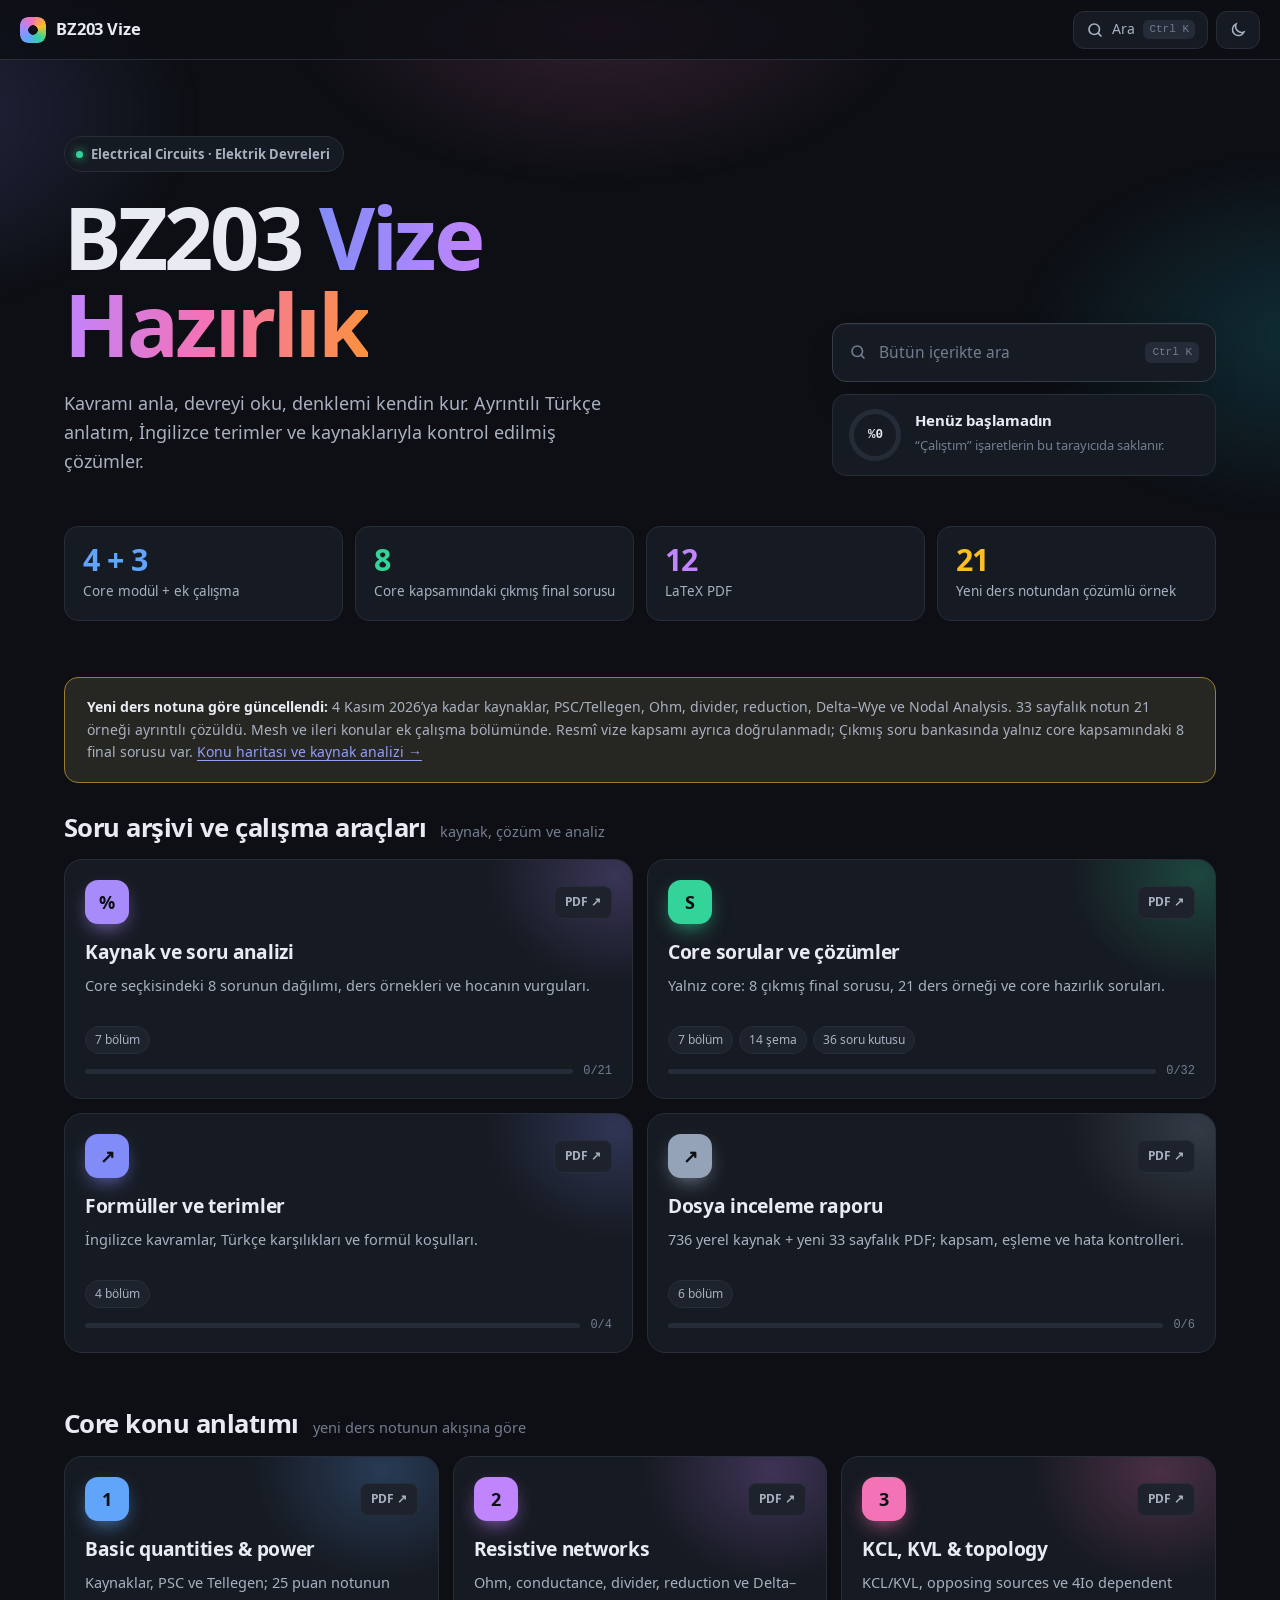
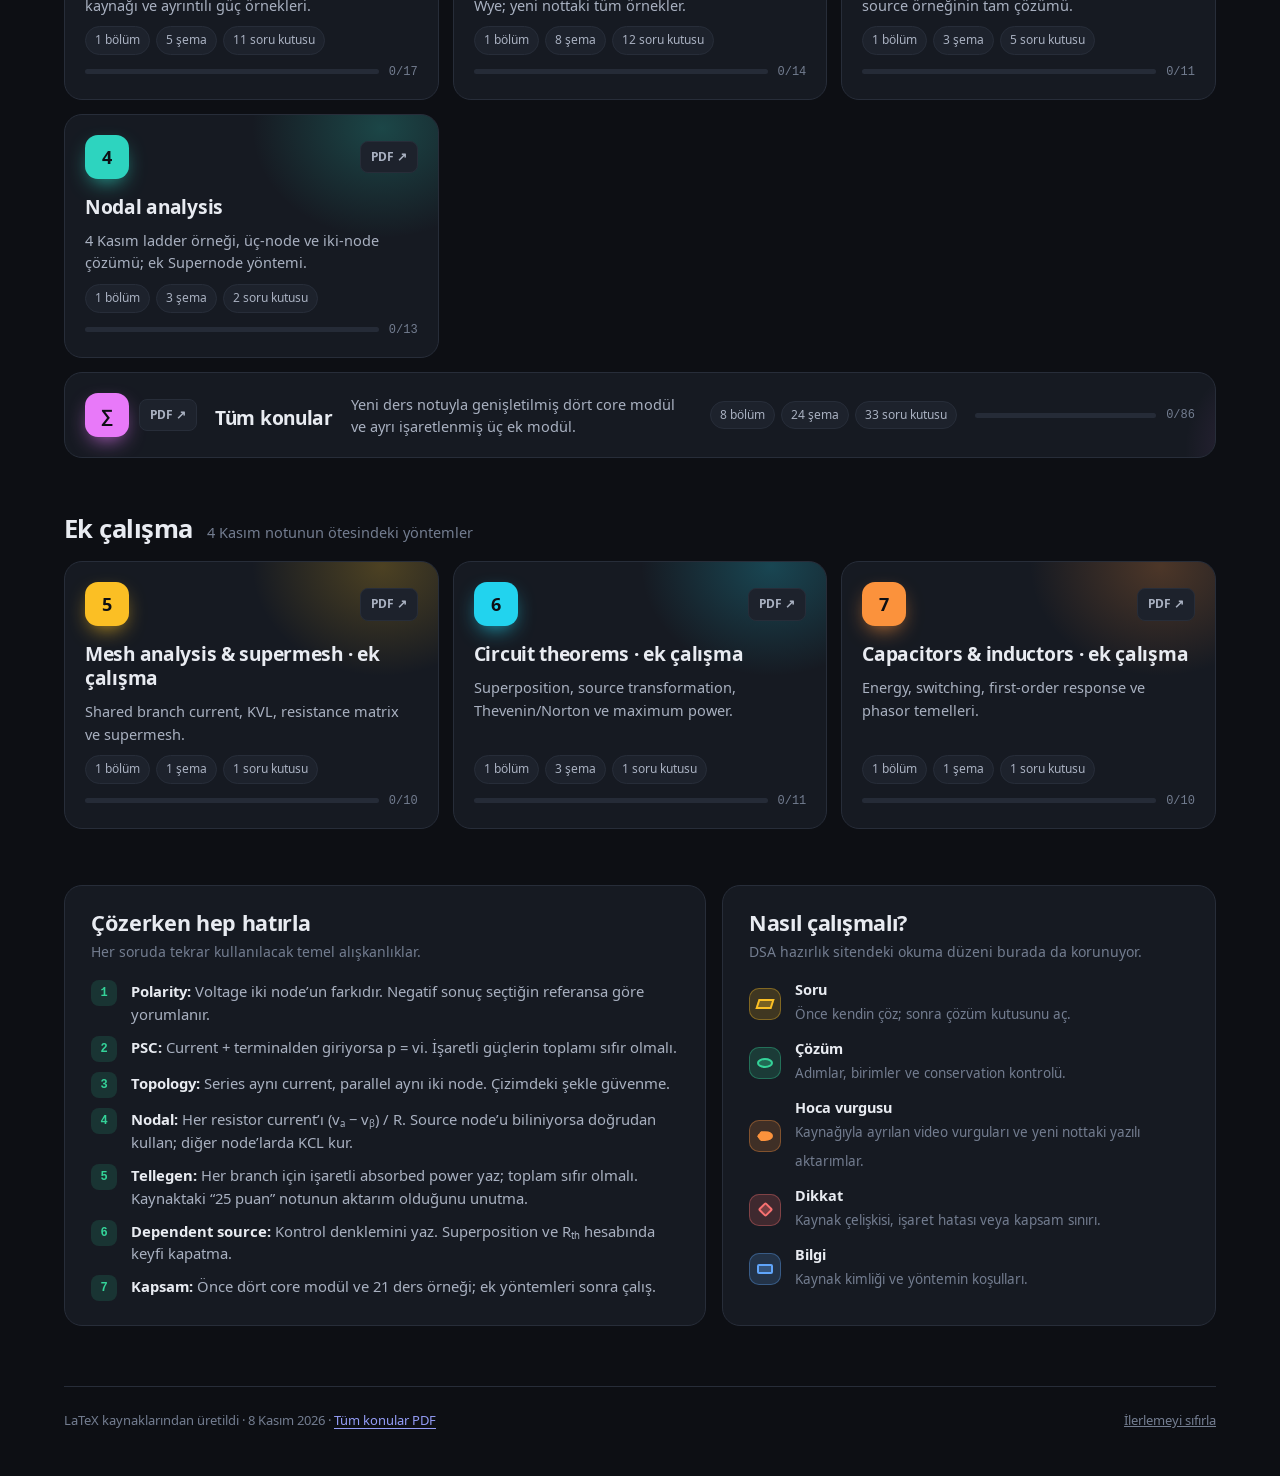
==== commit 1427e59b: "Update site build (soru bankası, çözümler, analiz) Co-Authored-By: Claude Opus 5.5 <noreply@anthropi" ====
--- a/index.html
+++ b/index.html
@@ -108,4 +108,4 @@
     .home-top { padding: 0 16px; }
     .grid.sinav .card, .card { min-height: 0; }
   }
-</style></head><body class="home" data-base="html/" style="--accent:#818CF8"><header class="topbar"><a class="brand" href="index.html"><span class="brand-dot"></span>BZ203 Vize</a><div class="tb-actions"><button class="tb-btn sbtn" id="searchBtn" type="button"><span class="ic ic-search"></span><span class="lbl">Ara</span><kbd>Ctrl K</kbd></button><button class="tb-btn" id="themeBtn" aria-label="Tema değiştir" type="button"><span class="ic ic-theme"></span></button></div></header><div class="home-top"><section class="hero"><div><span class="pill"><i></i>Electrical Circuits · Elektrik Devreleri</span><h1>BZ203 <span class="grad">Vize Hazırlık</span></h1><p class="lead">Kavramı anla, devreyi oku, denklemi kendin kur. Ayrıntılı Türkçe anlatım, İngilizce terimler ve kaynaklarıyla kontrol edilmiş çözümler.</p></div><div class="hero-side"><button class="fake-search" id="heroSearch" type="button"><span class="ic ic-search"></span>Bütün içerikte ara<kbd>Ctrl K</kbd></button><a class="resume" id="resume" hidden><small>Kaldığın yerden devam et</small><b></b><em></em><span class="go">›</span></a><div class="overall"><span class="ring" id="ovRing"><span id="ovPct">%0</span></span><div><b id="ovTxt">Henüz başlamadın</b><small>“Çalıştım” işaretlerin bu tarayıcıda saklanır.</small></div></div></div></section><section class="stats"><div class="stat" style="--sc:#60A5FA"><b>4 + 3</b><span>Core modül + ek çalışma</span></div><div class="stat" style="--sc:#34D399"><b>40</b><span>Çözülmüş çıkmış final sorusu</span></div><div class="stat" style="--sc:#C084FC"><b>12</b><span>LaTeX PDF</span></div><div class="stat" style="--sc:#FBBF24"><b>21</b><span>Yeni ders notundan çözümlü örnek</span></div></section><aside class="scope-note"><strong>Yeni ders notuna göre güncellendi:</strong> 4 Kasım 2026’ya kadar kaynaklar, PSC/Tellegen, Ohm, divider, reduction, Delta–Wye ve Nodal Analysis. 33 sayfalık notun 21 örneği ayrıntılı çözüldü. Mesh ve ileri konular ek çalışma bölümünde. Resmî vize kapsamı ayrıca doğrulanmadı; 40 çıkmış soru iki final setine ait. <a href="html/soru-analizi.html">Konu haritası ve kaynak analizi →</a></aside><div class="sec-h"><h2>Soru arşivi ve çalışma araçları</h2><p>kaynak, çözüm ve analiz</p></div><section class="grid sinav" id="gSinav"></section><div class="sec-h"><h2>Core konu anlatımı</h2><p>yeni ders notunun akışına göre</p></div><section class="grid konu" id="gKonu"></section><div class="sec-h"><h2>Ek çalışma</h2><p>4 Kasım notunun ötesindeki yöntemler</p></div><section class="grid konu" id="gEk"></section><section class="lower"><div class="panel"><h2>Çözerken hep hatırla</h2><p>Her soruda tekrar kullanılacak temel alışkanlıklar.</p><ol class="rules"><li><span><b>Polarity:</b> Voltage iki node’un farkıdır. Negatif sonuç seçtiğin referansa göre yorumlanır.</span></li><li><span><b>PSC:</b> Current + terminalden giriyorsa p = vi. İşaretli güçlerin toplamı sıfır olmalı.</span></li><li><span><b>Topology:</b> Series aynı current, parallel aynı iki node. Çizimdeki şekle güvenme.</span></li><li><span><b>Nodal:</b> Her resistor current’ı (vₐ − vᵦ) / R. Source node’u biliniyorsa doğrudan kullan; diğer node’larda KCL kur.</span></li><li><span><b>Tellegen:</b> Her branch için işaretli absorbed power yaz; toplam sıfır olmalı. Kaynaktaki “25 puan” notunun aktarım olduğunu unutma.</span></li><li><span><b>Dependent source:</b> Kontrol denklemini yaz. Superposition ve Rₜₕ hesabında keyfi kapatma.</span></li><li><span><b>Kapsam:</b> Önce dört core modül ve 21 ders örneği; ek yöntemleri sonra çalış.</span></li></ol></div><div class="panel"><h2>Nasıl çalışmalı?</h2><p>DSA hazırlık sitendeki okuma düzeni burada da korunuyor.</p><ul class="legend-list"><li><i class="shape s-giris" style="--c:var(--amber)"></i><div><b>Soru</b><span>Önce kendin çöz; sonra çözüm kutusunu aç.</span></div></li><li><i class="shape s-basla" style="--c:var(--green)"></i><div><b>Çözüm</b><span>Adımlar, birimler ve conservation kontrolü.</span></div></li><li><i class="shape s-ekran" style="--c:var(--orange)"></i><div><b>Hoca vurgusu</b><span>Kaynağıyla ayrılan video vurguları ve yeni nottaki yazılı aktarımlar.</span></div></li><li><i class="shape s-karar" style="--c:var(--red)"></i><div><b>Dikkat</b><span>Kaynak çelişkisi, işaret hatası veya kapsam sınırı.</span></div></li><li><i class="shape s-islem" style="--c:var(--blue)"></i><div><b>Bilgi</b><span>Kaynak kimliği ve yöntemin koşulları.</span></div></li></ul></div></section><footer class="foot"><span>LaTeX kaynaklarından üretildi · 8 Kasım 2026 · <a href="pdf/10_Konu_Anlatimi_Tumu.pdf">Tüm konular PDF</a></span><button id="resetBtn" type="button">İlerlemeyi sıfırla</button></footer></div><div class="search" id="search" hidden><div class="search-panel" role="dialog" aria-label="İçerikte ara"><input type="search" id="searchIn" placeholder="KCL, supernode, power, current divider…" autocomplete="off"><ol id="searchOut"></ol><p class="search-hint">↑ ↓ ile seç · Enter ile aç · Esc ile kapat</p></div></div><script src="html/assets/search-index.js"></script><script src="html/assets/app.js"></script><script>window.EC_PAGES=[{"src": "01_Kaynak_ve_Soru_Analizi", "out": "soru-analizi", "label": "Kaynak ve soru analizi", "frag": "09_analysis", "desc": "Kapsam, gerçek paydalar, konu dağılımı ve hocanın vurguları.", "hue": "#A78BFA", "group": "sinav", "no": "", "scope": "tool", "units": ["yeni-ders-notunun-ayrintili-analizi-dn26-kimlik-tarihler-ve-kanit-siniri", "yeni-ders-notunun-ayrintili-analizi-dn26-15-konunun-calisma-paketindeki-yeri", "yeni-ders-notunun-ayrintili-analizi-dn26-21-ders-orneginin-dagilimi-sinav-orani-degildir", "yeni-ders-notunun-ayrintili-analizi-dn26-hocaya-atfedilen-onemli-noktalar-ve-kanit-gucu", "yeni-ders-notunun-ayrintili-analizi-dn26-dogru-aktarim-duzeltme-ve-metin-cikarim-tuzaklari", "yeni-ders-notunun-ayrintili-analizi-dn26-calisma-programinin-yeni-sirasi", "oranlarin-hesabi-soru-payi-ve-exam-gorulme-orani-soru-duzeyindeki-kodlama-2021", "oranlarin-hesabi-soru-payi-ve-exam-gorulme-orani-soru-duzeyindeki-kodlama-2023", "oranlarin-hesabi-soru-payi-ve-exam-gorulme-orani-soru-sayisi-ayni-zamanda-bagimsiz-devre-sayisi-degildir", "hocanin-soru-tarzi-kaynaklarin-destekledigi-cikarimlar-denklemi-kurmak-sonuc-kadar-onemli", "hocanin-soru-tarzi-kaynaklarin-destekledigi-cikarimlar-tek-circuit-ten-cok-sonuc", "hocanin-soru-tarzi-kaynaklarin-destekledigi-cikarimlar-kavramsal-dogru-yanlis-ve-unit-sorulari", "hocanin-soru-tarzi-kaynaklarin-destekledigi-cikarimlar-eski-cevap-anahtarlari-kontrol-edilmeli", "dokuz-transkriptin-konu-ve-onem-analizi-ders-2-temel-kavramlar-ve-elektronik-derse-giris", "dokuz-transkriptin-konu-ve-onem-analizi-ders-3-diode-models", "dokuz-transkriptin-konu-ve-onem-analizi-ders-4-dc-diode-circuits", "dokuz-transkriptin-konu-ve-onem-analizi-ders-5-parallel-diode-ve-iletim-durumlari", "dokuz-transkriptin-konu-ve-onem-analizi-ders-6-rectifiers", "dokuz-transkriptin-konu-ve-onem-analizi-ders-7-filters-ve-ripple", "dokuz-transkriptin-konu-ve-onem-analizi-ders-8-special-diodes-ve-zener", "dokuz-transkriptin-konu-ve-onem-analizi-ders-10-zener-tekrari-ve-bjt", "dokuz-transkriptin-konu-ve-onem-analizi-ders-11-bjt-bias-ve-op-amp", "calisma-oncelikleri-ve-uygulanabilir-plan-oncelik-1-dogrudan-ders-materyaliyle-guclu-destek", "calisma-oncelikleri-ve-uygulanabilir-plan-oncelik-2-equation-kurma-becerisi", "calisma-oncelikleri-ve-uygulanabilir-plan-oncelik-3-kapsama-bagli-tamamlayici-konular", "calisma-oncelikleri-ve-uygulanabilir-plan-alti-calisma-oturumu"], "h2": 8, "gfx": 0, "soru": 0, "cozum": 0}, {"src": "02_Vize_Hazirlik_Soru_Bankasi", "out": "vize-cozumleri", "label": "Sorular ve çözümler", "frag": "08_solutions", "desc": "Yeni ders notunun 21 örneği, 40 çıkmış final sorusu ve hazırlık alıştırmaları.", "hue": "#34D399", "group": "sinav", "no": "", "scope": "tool", "units": ["yeni-ders-notunun-21-ornegi-core-calisma-turu-dn26-1-1-series-sources-ve-guc-yonu", "yeni-ders-notunun-21-ornegi-core-calisma-turu-dn26-1-2-charging-battery-kavrami", "yeni-ders-notunun-21-ornegi-core-calisma-turu-dn26-2-1-ve-2-2-controlled-source-kazanclari", "yeni-ders-notunun-21-ornegi-core-calisma-turu-dn26-3-1-24-v-source-ve-iki-voltage-drop", "yeni-ders-notunun-21-ornegi-core-calisma-turu-dn26-3-2-birden-fazla-eleman-power-supplies", "yeni-ders-notunun-21-ornegi-core-calisma-turu-dn26-3-3-dependent-voltage-source-power", "yeni-ders-notunun-21-ornegi-core-calisma-turu-dn26-4-1-tellegen-dogrulamasi-ve-25-puan-notu", "yeni-ders-notunun-21-ornegi-core-calisma-turu-dn26-4-2-tellegen-ile-unknown-current", "yeni-ders-notunun-21-ornegi-core-calisma-turu-dn26-8-1-8-4-ohm-conductance-ve-power-uygulamalari", "yeni-ders-notunun-21-ornegi-core-calisma-turu-dn26-9-1-adjustable-voltage-divider", "yeni-ders-notunun-21-ornegi-core-calisma-turu-dn26-10-1-opposing-sources-node-differences-ve-power", "yeni-ders-notunun-21-ornegi-core-calisma-turu-dn26-13-1-cccs-iceren-tek-node-cozum", "yeni-ders-notunun-21-ornegi-core-calisma-turu-dn26-11-1-birden-fazla-current-source-ve-negatif-sonuc", "yeni-ders-notunun-21-ornegi-core-calisma-turu-dn26-12-1-uclardan-baslayarak-equivalent-resistance", "yeni-ders-notunun-21-ornegi-core-calisma-turu-dn26-12-2-ic-branch-current-indan-source-voltage-a-geri-gitm", "yeni-ders-notunun-21-ornegi-core-calisma-turu-dn26-14-1-delta-wye-ile-bridge-current-lari", "yeni-ders-notunun-21-ornegi-core-calisma-turu-dn26-15-1-4-kasim-ladder-network-unun-tam-nodal-cozumu", "31-mart-2021-final-vize-temeliyle-iliskili-sorular-2021-q1-charge", "31-mart-2021-final-vize-temeliyle-iliskili-sorular-2021-q2-power-dan-voltage", "31-mart-2021-final-vize-temeliyle-iliskili-sorular-2021-q3-ohm-s-law", "31-mart-2021-final-vize-temeliyle-iliskili-sorular-2021-q4-karsit-source-lar-ve-negatif-current", "31-mart-2021-final-vize-temeliyle-iliskili-sorular-2021-q5-q6-mesh-equations", "31-mart-2021-final-vize-temeliyle-iliskili-sorular-2021-q7-q8-current-division-iki-node-da", "31-mart-2021-final-vize-temeliyle-iliskili-sorular-2021-q9-q11-thevenin-ve-norton", "13-01-2023-final-seti-temel-sorular-2023-s6-node-1-icin-dogru-kcl", "13-01-2023-final-seti-temel-sorular-2023-s10-active-elements", "13-01-2023-final-seti-temel-sorular-2023-s19", "yeni-eklenen-defterden-cozumlu-sorular-d1-power-balance-k0562", "yeni-eklenen-defterden-cozumlu-sorular-d2-multiple-sources-ve-current-divider-k0572", "yeni-eklenen-defterden-cozumlu-sorular-d3-delta-wye-bridge-k0571", "yeni-eklenen-defterden-cozumlu-sorular-d4-dependent-voltage-source-k0436", "yeni-eklenen-defterden-cozumlu-sorular-d5-source-transformation-k0554", "yeni-eklenen-defterden-cozumlu-sorular-d6-thevenin-yuk-current-i-k0557", "klasik-vize-biciminde-yeni-hazirlik-denemesi-h1-guc-ve-tellegen", "klasik-vize-biciminde-yeni-hazirlik-denemesi-h2-loaded-divider", "klasik-vize-biciminde-yeni-hazirlik-denemesi-h3-supernode", "klasik-vize-biciminde-yeni-hazirlik-denemesi-h4-mesh-ve-output-polarity", "final-kapsami-eki-2021-de-kalan-sorular-2021-q12-q13-ideal-inverting-op-amp", "final-kapsami-eki-2021-de-kalan-sorular-2021-q14-series-parallel-capacitor", "final-kapsami-eki-2021-de-kalan-sorular-2021-q15-inductor-voltage", "final-kapsami-eki-2021-de-kalan-sorular-2021-q16-q17-capacitor-switching", "final-kapsami-eki-2021-de-kalan-sorular-2021-q18-q19-l-ve-c-initial-conditions", "final-kapsami-eki-2021-de-kalan-sorular-2021-q20-phase-lead", "final-kapsami-eki-2023-te-kalan-sorular-2023-s1-capacitor-current", "final-kapsami-eki-2023-te-kalan-sorular-2023-s2-s3-rl-voltage-ve-current", "final-kapsami-eki-2023-te-kalan-sorular-2023-s4-negatif-amplitude-ve-phase", "final-kapsami-eki-2023-te-kalan-sorular-2023-s5-capacitor-reduction", "final-kapsami-eki-2023-te-kalan-sorular-2023-s7-s8-l-ve-c-phase-frequency", "final-kapsami-eki-2023-te-kalan-sorular-2023-s9-equivalent-inductance", "final-kapsami-eki-2023-te-kalan-sorular-2023-s11-capacitance-geometry", "final-kapsami-eki-2023-te-kalan-sorular-2023-s12-s15-ayni-network-ten-dort-sonuc", "final-kapsami-eki-2023-te-kalan-sorular-2023-s16-impedance-ve-secenek-uyusmazligi", "final-kapsami-eki-2023-te-kalan-sorular-2023-s17-s18-charge-ve-angular-frequency", "final-kapsami-eki-2023-te-kalan-sorular-2023-s20-inductive-voltage-divider"], "h2": 8, "gfx": 20, "soru": 58, "cozum": 58}, {"src": "03_Basic_Quantities_Power", "out": "konu-01-temeller", "label": "Basic quantities & power", "frag": "01_temeller", "desc": "Kaynaklar, PSC ve Tellegen; 25 puan notunun kaynağı ve ayrıntılı güç örnekleri.", "hue": "#60A5FA", "group": "konu", "no": "1", "scope": "core", "units": ["basic-quantities-sources-and-power-devreyi-fiziksel-buyukluklerle-okumak", "basic-quantities-sources-and-power-voltage-bir-farktir-reference-node-ve-polarity", "basic-quantities-sources-and-power-si-prefixes-ve-boyut-kontrolu", "basic-quantities-sources-and-power-independent-sources-ne-sabittir-ne-cozulur", "basic-quantities-sources-and-power-dependent-sources-ve-kontrol-denklemi", "basic-quantities-sources-and-power-dn26-1-1-series-sources-ve-guc-yonu", "basic-quantities-sources-and-power-dn26-1-2-charging-battery-kavrami", "basic-quantities-sources-and-power-dn26-2-1-ve-2-2-controlled-source-kazanclari", "basic-quantities-sources-and-power-power-ve-passive-sign-convention", "basic-quantities-sources-and-power-tellegen-s-theorem-butun-devre-icin-guc-kontrolu", "basic-quantities-sources-and-power-dn26-3-1-24-v-source-ve-iki-voltage-drop", "basic-quantities-sources-and-power-dn26-3-2-birden-fazla-eleman-power-supplies", "basic-quantities-sources-and-power-dn26-3-3-dependent-voltage-source-power", "basic-quantities-sources-and-power-dn26-4-1-tellegen-dogrulamasi-ve-25-puan-notu", "basic-quantities-sources-and-power-dn26-4-2-tellegen-ile-unknown-current", "basic-quantities-sources-and-power-dc-ve-ac-temel-ayrim", "basic-quantities-sources-and-power-energy-ve-calisma-kontrolu"], "h2": 1, "gfx": 5, "soru": 11, "cozum": 10}, {"src": "04_Resistive_Networks", "out": "konu-02-resistive", "label": "Resistive networks", "frag": "02_resistive", "desc": "Ohm, conductance, divider, reduction ve Delta–Wye; yeni nottaki tüm örnekler.", "hue": "#C084FC", "group": "konu", "no": "2", "scope": "core", "units": ["resistive-networks-and-circuit-reduction-ohm-s-law-ve-conductance", "resistive-networks-and-circuit-reduction-dn26-8-1-8-4-ohm-conductance-ve-power-uygulamalari", "resistive-networks-and-circuit-reduction-series-baglanti-ortak-current-neden-zorunludur", "resistive-networks-and-circuit-reduction-parallel-baglanti-ortak-voltage-neden-zorunludur", "resistive-networks-and-circuit-reduction-voltage-divider-formulun-turetilmesi", "resistive-networks-and-circuit-reduction-dn26-9-1-adjustable-voltage-divider", "resistive-networks-and-circuit-reduction-current-divider-payda-neden-ters-gorunur", "resistive-networks-and-circuit-reduction-dn26-11-1-birden-fazla-current-source-ve-negatif-sonuc", "resistive-networks-and-circuit-reduction-open-circuit-ve-short-circuit", "resistive-networks-and-circuit-reduction-dn26-12-1-uclardan-baslayarak-equivalent-resistance", "resistive-networks-and-circuit-reduction-dn26-12-2-ic-branch-current-indan-source-voltage-a-geri-gitm", "resistive-networks-and-circuit-reduction-delta-wye-transformation-uc-adlariyla-ogrenmek", "resistive-networks-and-circuit-reduction-dn26-14-1-delta-wye-ile-bridge-current-lari", "resistive-networks-and-circuit-reduction-reduction-yapamadiginda-ne-yapmalisin"], "h2": 1, "gfx": 8, "soru": 12, "cozum": 10}, {"src": "05_KCL_KVL_Topology", "out": "konu-03-kirchhoff", "label": "KCL, KVL & topology", "frag": "03_kirchhoff", "desc": "KCL/KVL, opposing sources ve 4Io dependent source örneğinin tam çözümü.", "hue": "#F472B6", "group": "konu", "no": "3", "scope": "core", "units": ["topology-kcl-and-kvl-node-essential-node-branch-loop-ve-mesh", "topology-kcl-and-kvl-kcl-charge-conservation", "topology-kcl-and-kvl-node-to-node-resistor-current-en-guvenli-yazim", "topology-kcl-and-kvl-kvl-voltage-toplami-neden-sifir", "topology-kcl-and-kvl-iki-source-varsa-aiding-ve-opposing", "topology-kcl-and-kvl-branch-currents-ve-mesh-currents-ayni-degildir", "topology-kcl-and-kvl-bagimli-kaynak-iceren-tek-loop-kaynak-fotografi-k0436", "topology-kcl-and-kvl-tellegen-kontrolunu-sistematik-uygulamak", "topology-kcl-and-kvl-sinavda-cozumun-yazim-duzeni", "topology-kcl-and-kvl-dn26-10-1-opposing-sources-node-differences-ve-power", "topology-kcl-and-kvl-dn26-13-1-cccs-iceren-tek-node-cozum"], "h2": 1, "gfx": 3, "soru": 5, "cozum": 3}, {"src": "06_Nodal_Analysis", "out": "konu-04-nodal", "label": "Nodal analysis", "frag": "04_nodal", "desc": "4 Kasım ladder örneği, üç-node ve iki-node çözümü; ek Supernode yöntemi.", "hue": "#2DD4BF", "group": "konu", "no": "4", "scope": "core", "units": ["nodal-analysis-and-supernode-neden-node-voltage-unknown-secilir", "nodal-analysis-and-supernode-standart-kcl-yazimi", "nodal-analysis-and-supernode-dn26-15-1-4-kasim-ladder-network-unun-tam-nodal-cozumu", "nodal-analysis-and-supernode-tek-node-ile-tam-cozum", "nodal-analysis-and-supernode-iki-unknown-node-sema-ve-denklemler", "nodal-analysis-and-supernode-sonuclari-current-ve-power-ile-dogrulamak", "nodal-analysis-and-supernode-ek-yontem-conductance-matrix-nasil-kurulur", "nodal-analysis-and-supernode-ground-a-bagli-voltage-source", "nodal-analysis-and-supernode-ek-yontem-floating-voltage-source-ve-supernode", "nodal-analysis-and-supernode-supernode-tam-sayisal-ornek", "nodal-analysis-and-supernode-dependent-source-ile-nodal-denklem", "nodal-analysis-and-supernode-fotograflari-okuma-ve-kanit-siniri", "nodal-analysis-and-supernode-en-sik-hatalar-ve-duzeltme-yontemi"], "h2": 1, "gfx": 3, "soru": 2, "cozum": 2}, {"src": "07_Mesh_Analysis", "out": "konu-05-mesh", "label": "Mesh analysis & supermesh · ek çalışma", "frag": "05_mesh", "desc": "Shared branch current, KVL, resistance matrix ve supermesh.", "hue": "#FBBF24", "group": "konu", "no": "5", "scope": "supplement", "units": ["mesh-analysis-loop-analysis-and-supermesh-mesh-current-secimi-ve-ortak-branch", "mesh-analysis-loop-analysis-and-supermesh-iki-mesh-tam-cozum-ve-fiziksel-kontrol", "mesh-analysis-loop-analysis-and-supermesh-resistance-matrix", "mesh-analysis-loop-analysis-and-supermesh-uc-mesh-icin-ornek-denklem-sistemi", "mesh-analysis-loop-analysis-and-supermesh-dis-branch-teki-current-source", "mesh-analysis-loop-analysis-and-supermesh-shared-current-source-ve-supermesh", "mesh-analysis-loop-analysis-and-supermesh-supermesh-sayisal-ornek", "mesh-analysis-loop-analysis-and-supermesh-dependent-source-ile-mesh", "mesh-analysis-loop-analysis-and-supermesh-loop-mu-mesh-mi-nodal-mi", "mesh-analysis-loop-analysis-and-supermesh-cozum-sablonu-ve-son-kontrol"], "h2": 1, "gfx": 1, "soru": 1, "cozum": 1}, {"src": "08_Circuit_Theorems", "out": "konu-06-theorems", "label": "Circuit theorems · ek çalışma", "frag": "06_theorems", "desc": "Superposition, source transformation, Thevenin/Norton ve maximum power.", "hue": "#22D3EE", "group": "konu", "no": "6", "scope": "supplement", "units": ["superposition-source-transformation-and-equivalent-circuits-linearity-neyi-toplayabiliriz", "superposition-source-transformation-and-equivalent-circuits-source-deactivation-sifirlamak-ne-demek", "superposition-source-transformation-and-equivalent-circuits-superposition-theorem-adim-adim", "superposition-source-transformation-and-equivalent-circuits-superposition-cozumu-iki-yolla-dogrulamak", "superposition-source-transformation-and-equivalent-circuits-source-transformation-terminal-equivalence", "superposition-source-transformation-and-equivalent-circuits-thevenin-s-theorem-yuku-cikarip-soldaki-agi-gormek", "superposition-source-transformation-and-equivalent-circuits-cikmis-finalden-temel-soru-50-v-5-ve-20-ohm-k0290-s19", "superposition-source-transformation-and-equivalent-circuits-norton-s-theorem-ve-kisa-devre-current-i", "superposition-source-transformation-and-equivalent-circuits-test-source-ile-dependent-source-varsa", "superposition-source-transformation-and-equivalent-circuits-maximum-power-transfer-hangi-load", "superposition-source-transformation-and-equivalent-circuits-ayni-soru-icin-yontem-secimi"], "h2": 1, "gfx": 3, "soru": 1, "cozum": 1}, {"src": "09_Capacitors_Inductors_Ek", "out": "konu-07-reactive", "label": "Capacitors & inductors · ek çalışma", "frag": "07_reactive", "desc": "Energy, switching, first-order response ve phasor temelleri.", "hue": "#FB923C", "group": "konu", "no": "7", "scope": "supplement", "units": ["capacitors-inductors-and-scope-dependent-topics-capacitance-charge-ve-voltage-iliskisi", "capacitors-inductors-and-scope-dependent-topics-geometry-hoca-vurgusu-ve-dogru-yonler", "capacitors-inductors-and-scope-dependent-topics-series-ve-parallel-capacitors", "capacitors-inductors-and-scope-dependent-topics-inductance-current-continuity", "capacitors-inductors-and-scope-dependent-topics-switching-sorusu-icin-uc-ayri-zaman", "capacitors-inductors-and-scope-dependent-topics-first-order-response-ve-time-constant", "capacitors-inductors-and-scope-dependent-topics-sinusoid-parametreleri-ve-rms", "capacitors-inductors-and-scope-dependent-topics-phasor-ve-impedance", "capacitors-inductors-and-scope-dependent-topics-cikmis-rl-sinusoid-ornegi-ve-hatali-isaretli-secenek", "capacitors-inductors-and-scope-dependent-topics-vize-icin-calisma-sirasi"], "h2": 1, "gfx": 1, "soru": 1, "cozum": 1}, {"src": "10_Konu_Anlatimi_Tumu", "out": "konu-tumu", "label": "Tüm konular", "frag": "ALL", "desc": "Yeni ders notuyla genişletilmiş dört core modül ve ayrı işaretlenmiş üç ek modül.", "hue": "#E879F9", "group": "konu", "no": "∑", "scope": "all", "units": ["basic-quantities-sources-and-power-devreyi-fiziksel-buyukluklerle-okumak", "basic-quantities-sources-and-power-voltage-bir-farktir-reference-node-ve-polarity", "basic-quantities-sources-and-power-si-prefixes-ve-boyut-kontrolu", "basic-quantities-sources-and-power-independent-sources-ne-sabittir-ne-cozulur", "basic-quantities-sources-and-power-dependent-sources-ve-kontrol-denklemi", "basic-quantities-sources-and-power-dn26-1-1-series-sources-ve-guc-yonu", "basic-quantities-sources-and-power-dn26-1-2-charging-battery-kavrami", "basic-quantities-sources-and-power-dn26-2-1-ve-2-2-controlled-source-kazanclari", "basic-quantities-sources-and-power-power-ve-passive-sign-convention", "basic-quantities-sources-and-power-tellegen-s-theorem-butun-devre-icin-guc-kontrolu", "basic-quantities-sources-and-power-dn26-3-1-24-v-source-ve-iki-voltage-drop", "basic-quantities-sources-and-power-dn26-3-2-birden-fazla-eleman-power-supplies", "basic-quantities-sources-and-power-dn26-3-3-dependent-voltage-source-power", "basic-quantities-sources-and-power-dn26-4-1-tellegen-dogrulamasi-ve-25-puan-notu", "basic-quantities-sources-and-power-dn26-4-2-tellegen-ile-unknown-current", "basic-quantities-sources-and-power-dc-ve-ac-temel-ayrim", "basic-quantities-sources-and-power-energy-ve-calisma-kontrolu", "resistive-networks-and-circuit-reduction-ohm-s-law-ve-conductance", "resistive-networks-and-circuit-reduction-dn26-8-1-8-4-ohm-conductance-ve-power-uygulamalari", "resistive-networks-and-circuit-reduction-series-baglanti-ortak-current-neden-zorunludur", "resistive-networks-and-circuit-reduction-parallel-baglanti-ortak-voltage-neden-zorunludur", "resistive-networks-and-circuit-reduction-voltage-divider-formulun-turetilmesi", "resistive-networks-and-circuit-reduction-dn26-9-1-adjustable-voltage-divider", "resistive-networks-and-circuit-reduction-current-divider-payda-neden-ters-gorunur", "resistive-networks-and-circuit-reduction-dn26-11-1-birden-fazla-current-source-ve-negatif-sonuc", "resistive-networks-and-circuit-reduction-open-circuit-ve-short-circuit", "resistive-networks-and-circuit-reduction-dn26-12-1-uclardan-baslayarak-equivalent-resistance", "resistive-networks-and-circuit-reduction-dn26-12-2-ic-branch-current-indan-source-voltage-a-geri-gitm", "resistive-networks-and-circuit-reduction-delta-wye-transformation-uc-adlariyla-ogrenmek", "resistive-networks-and-circuit-reduction-dn26-14-1-delta-wye-ile-bridge-current-lari", "resistive-networks-and-circuit-reduction-reduction-yapamadiginda-ne-yapmalisin", "topology-kcl-and-kvl-node-essential-node-branch-loop-ve-mesh", "topology-kcl-and-kvl-kcl-charge-conservation", "topology-kcl-and-kvl-node-to-node-resistor-current-en-guvenli-yazim", "topology-kcl-and-kvl-kvl-voltage-toplami-neden-sifir", "topology-kcl-and-kvl-iki-source-varsa-aiding-ve-opposing", "topology-kcl-and-kvl-branch-currents-ve-mesh-currents-ayni-degildir", "topology-kcl-and-kvl-bagimli-kaynak-iceren-tek-loop-kaynak-fotografi-k0436", "topology-kcl-and-kvl-tellegen-kontrolunu-sistematik-uygulamak", "topology-kcl-and-kvl-sinavda-cozumun-yazim-duzeni", "topology-kcl-and-kvl-dn26-10-1-opposing-sources-node-differences-ve-power", "topology-kcl-and-kvl-dn26-13-1-cccs-iceren-tek-node-cozum", "nodal-analysis-and-supernode-neden-node-voltage-unknown-secilir", "nodal-analysis-and-supernode-standart-kcl-yazimi", "nodal-analysis-and-supernode-dn26-15-1-4-kasim-ladder-network-unun-tam-nodal-cozumu", "nodal-analysis-and-supernode-tek-node-ile-tam-cozum", "nodal-analysis-and-supernode-iki-unknown-node-sema-ve-denklemler", "nodal-analysis-and-supernode-sonuclari-current-ve-power-ile-dogrulamak", "nodal-analysis-and-supernode-ek-yontem-conductance-matrix-nasil-kurulur", "nodal-analysis-and-supernode-ground-a-bagli-voltage-source", "nodal-analysis-and-supernode-ek-yontem-floating-voltage-source-ve-supernode", "nodal-analysis-and-supernode-supernode-tam-sayisal-ornek", "nodal-analysis-and-supernode-dependent-source-ile-nodal-denklem", "nodal-analysis-and-supernode-fotograflari-okuma-ve-kanit-siniri", "nodal-analysis-and-supernode-en-sik-hatalar-ve-duzeltme-yontemi", "mesh-analysis-loop-analysis-and-supermesh-mesh-current-secimi-ve-ortak-branch", "mesh-analysis-loop-analysis-and-supermesh-iki-mesh-tam-cozum-ve-fiziksel-kontrol", "mesh-analysis-loop-analysis-and-supermesh-resistance-matrix", "mesh-analysis-loop-analysis-and-supermesh-uc-mesh-icin-ornek-denklem-sistemi", "mesh-analysis-loop-analysis-and-supermesh-dis-branch-teki-current-source", "mesh-analysis-loop-analysis-and-supermesh-shared-current-source-ve-supermesh", "mesh-analysis-loop-analysis-and-supermesh-supermesh-sayisal-ornek", "mesh-analysis-loop-analysis-and-supermesh-dependent-source-ile-mesh", "mesh-analysis-loop-analysis-and-supermesh-loop-mu-mesh-mi-nodal-mi", "mesh-analysis-loop-analysis-and-supermesh-cozum-sablonu-ve-son-kontrol", "superposition-source-transformation-and-equivalent-circuits-linearity-neyi-toplayabiliriz", "superposition-source-transformation-and-equivalent-circuits-source-deactivation-sifirlamak-ne-demek", "superposition-source-transformation-and-equivalent-circuits-superposition-theorem-adim-adim", "superposition-source-transformation-and-equivalent-circuits-superposition-cozumu-iki-yolla-dogrulamak", "superposition-source-transformation-and-equivalent-circuits-source-transformation-terminal-equivalence", "superposition-source-transformation-and-equivalent-circuits-thevenin-s-theorem-yuku-cikarip-soldaki-agi-gormek", "superposition-source-transformation-and-equivalent-circuits-cikmis-finalden-temel-soru-50-v-5-ve-20-ohm-k0290-s19", "superposition-source-transformation-and-equivalent-circuits-norton-s-theorem-ve-kisa-devre-current-i", "superposition-source-transformation-and-equivalent-circuits-test-source-ile-dependent-source-varsa", "superposition-source-transformation-and-equivalent-circuits-maximum-power-transfer-hangi-load", "superposition-source-transformation-and-equivalent-circuits-ayni-soru-icin-yontem-secimi", "capacitors-inductors-and-scope-dependent-topics-capacitance-charge-ve-voltage-iliskisi", "capacitors-inductors-and-scope-dependent-topics-geometry-hoca-vurgusu-ve-dogru-yonler", "capacitors-inductors-and-scope-dependent-topics-series-ve-parallel-capacitors", "capacitors-inductors-and-scope-dependent-topics-inductance-current-continuity", "capacitors-inductors-and-scope-dependent-topics-switching-sorusu-icin-uc-ayri-zaman", "capacitors-inductors-and-scope-dependent-topics-first-order-response-ve-time-constant", "capacitors-inductors-and-scope-dependent-topics-sinusoid-parametreleri-ve-rms", "capacitors-inductors-and-scope-dependent-topics-phasor-ve-impedance", "capacitors-inductors-and-scope-dependent-topics-cikmis-rl-sinusoid-ornegi-ve-hatali-isaretli-secenek", "capacitors-inductors-and-scope-dependent-topics-vize-icin-calisma-sirasi"], "h2": 8, "gfx": 24, "soru": 33, "cozum": 28}, {"src": "11_Formula_ve_Terimler", "out": "formul-sozluk", "label": "Formüller ve terimler", "frag": "10_formula", "desc": "İngilizce kavramlar, Türkçe karşılıkları ve formül koşulları.", "hue": "#818CF8", "group": "sinav", "no": "", "scope": "tool", "units": ["dn26-core-formul-karti-ve-cevap-kontrol-listesi", "formuller-anlami-ve-gecerlilik-kosulu", "ingilizce-turkce-kavram-sozlugu", "soruyu-okumadan-once-degil-cozdukten-sonra-kontrol-et"], "h2": 4, "gfx": 0, "soru": 0, "cozum": 0}, {"src": "12_Dosya_Inceleme_Raporu", "out": "dosya-raporu", "label": "Dosya inceleme raporu", "frag": "11_audit", "desc": "736 yerel kaynak + yeni 33 sayfalık PDF; kapsam, eşleme ve hata kontrolleri.", "hue": "#94A3B8", "group": "sinav", "no": "", "scope": "tool", "units": ["inceleme-kapsami-ve-tamamlanma-duzeyi", "guncelleme-kaynagi-dn26-yeni-33-sayfalik-pdf", "kaynak-ailelerinin-degerlendirilmesi", "yeni24-fotografin-ayri-degerlendirmesi", "rar-ekleri", "tekil-icerik-bazinda-tam-dosya-sicili"], "h2": 6, "gfx": 0, "soru": 0, "cozum": 0}];</script><script src="html/assets/home.js"></script></body></html>+</style></head><body class="home" data-base="html/" style="--accent:#818CF8"><header class="topbar"><a class="brand" href="index.html"><span class="brand-dot"></span>BZ203 Vize</a><div class="tb-actions"><button class="tb-btn sbtn" id="searchBtn" type="button"><span class="ic ic-search"></span><span class="lbl">Ara</span><kbd>Ctrl K</kbd></button><button class="tb-btn" id="themeBtn" aria-label="Tema değiştir" type="button"><span class="ic ic-theme"></span></button></div></header><div class="home-top"><section class="hero"><div><span class="pill"><i></i>Electrical Circuits · Elektrik Devreleri</span><h1>BZ203 <span class="grad">Vize Hazırlık</span></h1><p class="lead">Kavramı anla, devreyi oku, denklemi kendin kur. Ayrıntılı Türkçe anlatım, İngilizce terimler ve kaynaklarıyla kontrol edilmiş çözümler.</p></div><div class="hero-side"><button class="fake-search" id="heroSearch" type="button"><span class="ic ic-search"></span>Bütün içerikte ara<kbd>Ctrl K</kbd></button><a class="resume" id="resume" hidden><small>Kaldığın yerden devam et</small><b></b><em></em><span class="go">›</span></a><div class="overall"><span class="ring" id="ovRing"><span id="ovPct">%0</span></span><div><b id="ovTxt">Henüz başlamadın</b><small>“Çalıştım” işaretlerin bu tarayıcıda saklanır.</small></div></div></div></section><section class="stats"><div class="stat" style="--sc:#60A5FA"><b>4 + 3</b><span>Core modül + ek çalışma</span></div><div class="stat" style="--sc:#34D399"><b>8</b><span>Core kapsamındaki çıkmış final sorusu</span></div><div class="stat" style="--sc:#C084FC"><b>12</b><span>LaTeX PDF</span></div><div class="stat" style="--sc:#FBBF24"><b>21</b><span>Yeni ders notundan çözümlü örnek</span></div></section><aside class="scope-note"><strong>Yeni ders notuna göre güncellendi:</strong> 4 Kasım 2026’ya kadar kaynaklar, PSC/Tellegen, Ohm, divider, reduction, Delta–Wye ve Nodal Analysis. 33 sayfalık notun 21 örneği ayrıntılı çözüldü. Mesh ve ileri konular ek çalışma bölümünde. Resmî vize kapsamı ayrıca doğrulanmadı; Çıkmış soru bankasında yalnız core kapsamındaki 8 final sorusu var. <a href="html/soru-analizi.html">Konu haritası ve kaynak analizi →</a></aside><div class="sec-h"><h2>Soru arşivi ve çalışma araçları</h2><p>kaynak, çözüm ve analiz</p></div><section class="grid sinav" id="gSinav"></section><div class="sec-h"><h2>Core konu anlatımı</h2><p>yeni ders notunun akışına göre</p></div><section class="grid konu" id="gKonu"></section><div class="sec-h"><h2>Ek çalışma</h2><p>4 Kasım notunun ötesindeki yöntemler</p></div><section class="grid konu" id="gEk"></section><section class="lower"><div class="panel"><h2>Çözerken hep hatırla</h2><p>Her soruda tekrar kullanılacak temel alışkanlıklar.</p><ol class="rules"><li><span><b>Polarity:</b> Voltage iki node’un farkıdır. Negatif sonuç seçtiğin referansa göre yorumlanır.</span></li><li><span><b>PSC:</b> Current + terminalden giriyorsa p = vi. İşaretli güçlerin toplamı sıfır olmalı.</span></li><li><span><b>Topology:</b> Series aynı current, parallel aynı iki node. Çizimdeki şekle güvenme.</span></li><li><span><b>Nodal:</b> Her resistor current’ı (vₐ − vᵦ) / R. Source node’u biliniyorsa doğrudan kullan; diğer node’larda KCL kur.</span></li><li><span><b>Tellegen:</b> Her branch için işaretli absorbed power yaz; toplam sıfır olmalı. Kaynaktaki “25 puan” notunun aktarım olduğunu unutma.</span></li><li><span><b>Dependent source:</b> Kontrol denklemini yaz. Superposition ve Rₜₕ hesabında keyfi kapatma.</span></li><li><span><b>Kapsam:</b> Önce dört core modül ve 21 ders örneği; ek yöntemleri sonra çalış.</span></li></ol></div><div class="panel"><h2>Nasıl çalışmalı?</h2><p>DSA hazırlık sitendeki okuma düzeni burada da korunuyor.</p><ul class="legend-list"><li><i class="shape s-giris" style="--c:var(--amber)"></i><div><b>Soru</b><span>Önce kendin çöz; sonra çözüm kutusunu aç.</span></div></li><li><i class="shape s-basla" style="--c:var(--green)"></i><div><b>Çözüm</b><span>Adımlar, birimler ve conservation kontrolü.</span></div></li><li><i class="shape s-ekran" style="--c:var(--orange)"></i><div><b>Hoca vurgusu</b><span>Kaynağıyla ayrılan video vurguları ve yeni nottaki yazılı aktarımlar.</span></div></li><li><i class="shape s-karar" style="--c:var(--red)"></i><div><b>Dikkat</b><span>Kaynak çelişkisi, işaret hatası veya kapsam sınırı.</span></div></li><li><i class="shape s-islem" style="--c:var(--blue)"></i><div><b>Bilgi</b><span>Kaynak kimliği ve yöntemin koşulları.</span></div></li></ul></div></section><footer class="foot"><span>LaTeX kaynaklarından üretildi · 8 Kasım 2026 · <a href="pdf/10_Konu_Anlatimi_Tumu.pdf">Tüm konular PDF</a></span><button id="resetBtn" type="button">İlerlemeyi sıfırla</button></footer></div><div class="search" id="search" hidden><div class="search-panel" role="dialog" aria-label="İçerikte ara"><input type="search" id="searchIn" placeholder="KCL, supernode, power, current divider…" autocomplete="off"><ol id="searchOut"></ol><p class="search-hint">↑ ↓ ile seç · Enter ile aç · Esc ile kapat</p></div></div><script src="html/assets/search-index.js"></script><script src="html/assets/app.js"></script><script>window.EC_PAGES=[{"src": "01_Kaynak_ve_Soru_Analizi", "out": "soru-analizi", "label": "Kaynak ve soru analizi", "frag": "09_analysis", "desc": "Core seçkisindeki 8 sorunun dağılımı, ders örnekleri ve hocanın vurguları.", "hue": "#A78BFA", "group": "sinav", "no": "", "scope": "tool", "units": ["yeni-ders-notunun-ayrintili-analizi-dn26-kimlik-tarihler-ve-kanit-siniri", "yeni-ders-notunun-ayrintili-analizi-dn26-15-konunun-calisma-paketindeki-yeri", "yeni-ders-notunun-ayrintili-analizi-dn26-21-ders-orneginin-dagilimi-sinav-orani-degildir", "yeni-ders-notunun-ayrintili-analizi-dn26-hocaya-atfedilen-onemli-noktalar-ve-kanit-gucu", "yeni-ders-notunun-ayrintili-analizi-dn26-dogru-aktarim-duzeltme-ve-metin-cikarim-tuzaklari", "yeni-ders-notunun-ayrintili-analizi-dn26-calisma-programinin-yeni-sirasi", "core-cikmis-soru-seckisi-ve-konu-dagilimi-hangi-sorular-korundu", "core-cikmis-soru-seckisi-ve-konu-dagilimi-soru-tarzi-ve-calisma-karsiligi", "dokuz-transkriptin-konu-ve-onem-analizi-ders-2-temel-kavramlar-ve-elektronik-derse-giris", "dokuz-transkriptin-konu-ve-onem-analizi-ders-3-diode-models", "dokuz-transkriptin-konu-ve-onem-analizi-ders-4-dc-diode-circuits", "dokuz-transkriptin-konu-ve-onem-analizi-ders-5-parallel-diode-ve-iletim-durumlari", "dokuz-transkriptin-konu-ve-onem-analizi-ders-6-rectifiers", "dokuz-transkriptin-konu-ve-onem-analizi-ders-7-filters-ve-ripple", "dokuz-transkriptin-konu-ve-onem-analizi-ders-8-special-diodes-ve-zener", "dokuz-transkriptin-konu-ve-onem-analizi-ders-10-zener-tekrari-ve-bjt", "dokuz-transkriptin-konu-ve-onem-analizi-ders-11-bjt-bias-ve-op-amp", "calisma-oncelikleri-ve-uygulanabilir-plan-oncelik-1-dogrudan-ders-materyaliyle-guclu-destek", "calisma-oncelikleri-ve-uygulanabilir-plan-oncelik-2-equation-kurma-becerisi", "calisma-oncelikleri-ve-uygulanabilir-plan-oncelik-3-kapsama-bagli-tamamlayici-konular", "calisma-oncelikleri-ve-uygulanabilir-plan-alti-calisma-oturumu"], "h2": 7, "gfx": 0, "soru": 0, "cozum": 0}, {"src": "02_Vize_Hazirlik_Soru_Bankasi", "out": "vize-cozumleri", "label": "Core sorular ve çözümler", "frag": "08_solutions", "desc": "Yalnız core: 8 çıkmış final sorusu, 21 ders örneği ve core hazırlık soruları.", "hue": "#34D399", "group": "sinav", "no": "", "scope": "tool", "units": ["yeni-ders-notunun-21-ornegi-core-calisma-turu-dn26-1-1-series-sources-ve-guc-yonu", "yeni-ders-notunun-21-ornegi-core-calisma-turu-dn26-1-2-charging-battery-kavrami", "yeni-ders-notunun-21-ornegi-core-calisma-turu-dn26-2-1-ve-2-2-controlled-source-kazanclari", "yeni-ders-notunun-21-ornegi-core-calisma-turu-dn26-3-1-24-v-source-ve-iki-voltage-drop", "yeni-ders-notunun-21-ornegi-core-calisma-turu-dn26-3-2-birden-fazla-eleman-power-supplies", "yeni-ders-notunun-21-ornegi-core-calisma-turu-dn26-3-3-dependent-voltage-source-power", "yeni-ders-notunun-21-ornegi-core-calisma-turu-dn26-4-1-tellegen-dogrulamasi-ve-25-puan-notu", "yeni-ders-notunun-21-ornegi-core-calisma-turu-dn26-4-2-tellegen-ile-unknown-current", "yeni-ders-notunun-21-ornegi-core-calisma-turu-dn26-8-1-8-4-ohm-conductance-ve-power-uygulamalari", "yeni-ders-notunun-21-ornegi-core-calisma-turu-dn26-9-1-adjustable-voltage-divider", "yeni-ders-notunun-21-ornegi-core-calisma-turu-dn26-10-1-opposing-sources-node-differences-ve-power", "yeni-ders-notunun-21-ornegi-core-calisma-turu-dn26-13-1-cccs-iceren-tek-node-cozum", "yeni-ders-notunun-21-ornegi-core-calisma-turu-dn26-11-1-birden-fazla-current-source-ve-negatif-sonuc", "yeni-ders-notunun-21-ornegi-core-calisma-turu-dn26-12-1-uclardan-baslayarak-equivalent-resistance", "yeni-ders-notunun-21-ornegi-core-calisma-turu-dn26-12-2-ic-branch-current-indan-source-voltage-a-geri-gitm", "yeni-ders-notunun-21-ornegi-core-calisma-turu-dn26-14-1-delta-wye-ile-bridge-current-lari", "yeni-ders-notunun-21-ornegi-core-calisma-turu-dn26-15-1-4-kasim-ladder-network-unun-tam-nodal-cozumu", "31-mart-2021-final-vize-temeliyle-iliskili-sorular-2021-q1-charge", "31-mart-2021-final-vize-temeliyle-iliskili-sorular-2021-q2-power-dan-voltage", "31-mart-2021-final-vize-temeliyle-iliskili-sorular-2021-q3-ohm-s-law", "31-mart-2021-final-vize-temeliyle-iliskili-sorular-2021-q4-karsit-source-lar-ve-negatif-current", "31-mart-2021-final-vize-temeliyle-iliskili-sorular-2021-q7-q8-current-division-iki-node-da", "13-01-2023-final-seti-temel-sorular-2023-s6-node-1-icin-dogru-kcl", "13-01-2023-final-seti-temel-sorular-2023-s10-active-elements", "yeni-eklenen-defterden-cozumlu-sorular-d1-power-balance-k0562", "yeni-eklenen-defterden-cozumlu-sorular-d2-multiple-sources-ve-current-divider-k0572", "yeni-eklenen-defterden-cozumlu-sorular-d3-delta-wye-bridge-k0571", "yeni-eklenen-defterden-cozumlu-sorular-d4-dependent-voltage-source-k0436", "klasik-vize-biciminde-yeni-hazirlik-denemesi-h1-guc-ve-tellegen", "klasik-vize-biciminde-yeni-hazirlik-denemesi-h2-loaded-divider", "klasik-vize-biciminde-yeni-hazirlik-denemesi-h3-ground-a-bagli-source-ile-nodal-analysis", "klasik-vize-biciminde-yeni-hazirlik-denemesi-h4-delta-wye-ve-branch-current"], "h2": 7, "gfx": 14, "soru": 36, "cozum": 36}, {"src": "03_Basic_Quantities_Power", "out": "konu-01-temeller", "label": "Basic quantities & power", "frag": "01_temeller", "desc": "Kaynaklar, PSC ve Tellegen; 25 puan notunun kaynağı ve ayrıntılı güç örnekleri.", "hue": "#60A5FA", "group": "konu", "no": "1", "scope": "core", "units": ["basic-quantities-sources-and-power-devreyi-fiziksel-buyukluklerle-okumak", "basic-quantities-sources-and-power-voltage-bir-farktir-reference-node-ve-polarity", "basic-quantities-sources-and-power-si-prefixes-ve-boyut-kontrolu", "basic-quantities-sources-and-power-independent-sources-ne-sabittir-ne-cozulur", "basic-quantities-sources-and-power-dependent-sources-ve-kontrol-denklemi", "basic-quantities-sources-and-power-dn26-1-1-series-sources-ve-guc-yonu", "basic-quantities-sources-and-power-dn26-1-2-charging-battery-kavrami", "basic-quantities-sources-and-power-dn26-2-1-ve-2-2-controlled-source-kazanclari", "basic-quantities-sources-and-power-power-ve-passive-sign-convention", "basic-quantities-sources-and-power-tellegen-s-theorem-butun-devre-icin-guc-kontrolu", "basic-quantities-sources-and-power-dn26-3-1-24-v-source-ve-iki-voltage-drop", "basic-quantities-sources-and-power-dn26-3-2-birden-fazla-eleman-power-supplies", "basic-quantities-sources-and-power-dn26-3-3-dependent-voltage-source-power", "basic-quantities-sources-and-power-dn26-4-1-tellegen-dogrulamasi-ve-25-puan-notu", "basic-quantities-sources-and-power-dn26-4-2-tellegen-ile-unknown-current", "basic-quantities-sources-and-power-dc-ve-ac-temel-ayrim", "basic-quantities-sources-and-power-energy-ve-calisma-kontrolu"], "h2": 1, "gfx": 5, "soru": 11, "cozum": 10}, {"src": "04_Resistive_Networks", "out": "konu-02-resistive", "label": "Resistive networks", "frag": "02_resistive", "desc": "Ohm, conductance, divider, reduction ve Delta–Wye; yeni nottaki tüm örnekler.", "hue": "#C084FC", "group": "konu", "no": "2", "scope": "core", "units": ["resistive-networks-and-circuit-reduction-ohm-s-law-ve-conductance", "resistive-networks-and-circuit-reduction-dn26-8-1-8-4-ohm-conductance-ve-power-uygulamalari", "resistive-networks-and-circuit-reduction-series-baglanti-ortak-current-neden-zorunludur", "resistive-networks-and-circuit-reduction-parallel-baglanti-ortak-voltage-neden-zorunludur", "resistive-networks-and-circuit-reduction-voltage-divider-formulun-turetilmesi", "resistive-networks-and-circuit-reduction-dn26-9-1-adjustable-voltage-divider", "resistive-networks-and-circuit-reduction-current-divider-payda-neden-ters-gorunur", "resistive-networks-and-circuit-reduction-dn26-11-1-birden-fazla-current-source-ve-negatif-sonuc", "resistive-networks-and-circuit-reduction-open-circuit-ve-short-circuit", "resistive-networks-and-circuit-reduction-dn26-12-1-uclardan-baslayarak-equivalent-resistance", "resistive-networks-and-circuit-reduction-dn26-12-2-ic-branch-current-indan-source-voltage-a-geri-gitm", "resistive-networks-and-circuit-reduction-delta-wye-transformation-uc-adlariyla-ogrenmek", "resistive-networks-and-circuit-reduction-dn26-14-1-delta-wye-ile-bridge-current-lari", "resistive-networks-and-circuit-reduction-reduction-yapamadiginda-ne-yapmalisin"], "h2": 1, "gfx": 8, "soru": 12, "cozum": 10}, {"src": "05_KCL_KVL_Topology", "out": "konu-03-kirchhoff", "label": "KCL, KVL & topology", "frag": "03_kirchhoff", "desc": "KCL/KVL, opposing sources ve 4Io dependent source örneğinin tam çözümü.", "hue": "#F472B6", "group": "konu", "no": "3", "scope": "core", "units": ["topology-kcl-and-kvl-node-essential-node-branch-loop-ve-mesh", "topology-kcl-and-kvl-kcl-charge-conservation", "topology-kcl-and-kvl-node-to-node-resistor-current-en-guvenli-yazim", "topology-kcl-and-kvl-kvl-voltage-toplami-neden-sifir", "topology-kcl-and-kvl-iki-source-varsa-aiding-ve-opposing", "topology-kcl-and-kvl-branch-currents-ve-mesh-currents-ayni-degildir", "topology-kcl-and-kvl-bagimli-kaynak-iceren-tek-loop-kaynak-fotografi-k0436", "topology-kcl-and-kvl-tellegen-kontrolunu-sistematik-uygulamak", "topology-kcl-and-kvl-sinavda-cozumun-yazim-duzeni", "topology-kcl-and-kvl-dn26-10-1-opposing-sources-node-differences-ve-power", "topology-kcl-and-kvl-dn26-13-1-cccs-iceren-tek-node-cozum"], "h2": 1, "gfx": 3, "soru": 5, "cozum": 3}, {"src": "06_Nodal_Analysis", "out": "konu-04-nodal", "label": "Nodal analysis", "frag": "04_nodal", "desc": "4 Kasım ladder örneği, üç-node ve iki-node çözümü; ek Supernode yöntemi.", "hue": "#2DD4BF", "group": "konu", "no": "4", "scope": "core", "units": ["nodal-analysis-and-supernode-neden-node-voltage-unknown-secilir", "nodal-analysis-and-supernode-standart-kcl-yazimi", "nodal-analysis-and-supernode-dn26-15-1-4-kasim-ladder-network-unun-tam-nodal-cozumu", "nodal-analysis-and-supernode-tek-node-ile-tam-cozum", "nodal-analysis-and-supernode-iki-unknown-node-sema-ve-denklemler", "nodal-analysis-and-supernode-sonuclari-current-ve-power-ile-dogrulamak", "nodal-analysis-and-supernode-ek-yontem-conductance-matrix-nasil-kurulur", "nodal-analysis-and-supernode-ground-a-bagli-voltage-source", "nodal-analysis-and-supernode-ek-yontem-floating-voltage-source-ve-supernode", "nodal-analysis-and-supernode-supernode-tam-sayisal-ornek", "nodal-analysis-and-supernode-dependent-source-ile-nodal-denklem", "nodal-analysis-and-supernode-fotograflari-okuma-ve-kanit-siniri", "nodal-analysis-and-supernode-en-sik-hatalar-ve-duzeltme-yontemi"], "h2": 1, "gfx": 3, "soru": 2, "cozum": 2}, {"src": "07_Mesh_Analysis", "out": "konu-05-mesh", "label": "Mesh analysis & supermesh · ek çalışma", "frag": "05_mesh", "desc": "Shared branch current, KVL, resistance matrix ve supermesh.", "hue": "#FBBF24", "group": "konu", "no": "5", "scope": "supplement", "units": ["mesh-analysis-loop-analysis-and-supermesh-mesh-current-secimi-ve-ortak-branch", "mesh-analysis-loop-analysis-and-supermesh-iki-mesh-tam-cozum-ve-fiziksel-kontrol", "mesh-analysis-loop-analysis-and-supermesh-resistance-matrix", "mesh-analysis-loop-analysis-and-supermesh-uc-mesh-icin-ornek-denklem-sistemi", "mesh-analysis-loop-analysis-and-supermesh-dis-branch-teki-current-source", "mesh-analysis-loop-analysis-and-supermesh-shared-current-source-ve-supermesh", "mesh-analysis-loop-analysis-and-supermesh-supermesh-sayisal-ornek", "mesh-analysis-loop-analysis-and-supermesh-dependent-source-ile-mesh", "mesh-analysis-loop-analysis-and-supermesh-loop-mu-mesh-mi-nodal-mi", "mesh-analysis-loop-analysis-and-supermesh-cozum-sablonu-ve-son-kontrol"], "h2": 1, "gfx": 1, "soru": 1, "cozum": 1}, {"src": "08_Circuit_Theorems", "out": "konu-06-theorems", "label": "Circuit theorems · ek çalışma", "frag": "06_theorems", "desc": "Superposition, source transformation, Thevenin/Norton ve maximum power.", "hue": "#22D3EE", "group": "konu", "no": "6", "scope": "supplement", "units": ["superposition-source-transformation-and-equivalent-circuits-linearity-neyi-toplayabiliriz", "superposition-source-transformation-and-equivalent-circuits-source-deactivation-sifirlamak-ne-demek", "superposition-source-transformation-and-equivalent-circuits-superposition-theorem-adim-adim", "superposition-source-transformation-and-equivalent-circuits-superposition-cozumu-iki-yolla-dogrulamak", "superposition-source-transformation-and-equivalent-circuits-source-transformation-terminal-equivalence", "superposition-source-transformation-and-equivalent-circuits-thevenin-s-theorem-yuku-cikarip-soldaki-agi-gormek", "superposition-source-transformation-and-equivalent-circuits-cikmis-finalden-temel-soru-50-v-5-ve-20-ohm-k0290-s19", "superposition-source-transformation-and-equivalent-circuits-norton-s-theorem-ve-kisa-devre-current-i", "superposition-source-transformation-and-equivalent-circuits-test-source-ile-dependent-source-varsa", "superposition-source-transformation-and-equivalent-circuits-maximum-power-transfer-hangi-load", "superposition-source-transformation-and-equivalent-circuits-ayni-soru-icin-yontem-secimi"], "h2": 1, "gfx": 3, "soru": 1, "cozum": 1}, {"src": "09_Capacitors_Inductors_Ek", "out": "konu-07-reactive", "label": "Capacitors & inductors · ek çalışma", "frag": "07_reactive", "desc": "Energy, switching, first-order response ve phasor temelleri.", "hue": "#FB923C", "group": "konu", "no": "7", "scope": "supplement", "units": ["capacitors-inductors-and-scope-dependent-topics-capacitance-charge-ve-voltage-iliskisi", "capacitors-inductors-and-scope-dependent-topics-geometry-hoca-vurgusu-ve-dogru-yonler", "capacitors-inductors-and-scope-dependent-topics-series-ve-parallel-capacitors", "capacitors-inductors-and-scope-dependent-topics-inductance-current-continuity", "capacitors-inductors-and-scope-dependent-topics-switching-sorusu-icin-uc-ayri-zaman", "capacitors-inductors-and-scope-dependent-topics-first-order-response-ve-time-constant", "capacitors-inductors-and-scope-dependent-topics-sinusoid-parametreleri-ve-rms", "capacitors-inductors-and-scope-dependent-topics-phasor-ve-impedance", "capacitors-inductors-and-scope-dependent-topics-cikmis-rl-sinusoid-ornegi-ve-hatali-isaretli-secenek", "capacitors-inductors-and-scope-dependent-topics-vize-icin-calisma-sirasi"], "h2": 1, "gfx": 1, "soru": 1, "cozum": 1}, {"src": "10_Konu_Anlatimi_Tumu", "out": "konu-tumu", "label": "Tüm konular", "frag": "ALL", "desc": "Yeni ders notuyla genişletilmiş dört core modül ve ayrı işaretlenmiş üç ek modül.", "hue": "#E879F9", "group": "konu", "no": "∑", "scope": "all", "units": ["basic-quantities-sources-and-power-devreyi-fiziksel-buyukluklerle-okumak", "basic-quantities-sources-and-power-voltage-bir-farktir-reference-node-ve-polarity", "basic-quantities-sources-and-power-si-prefixes-ve-boyut-kontrolu", "basic-quantities-sources-and-power-independent-sources-ne-sabittir-ne-cozulur", "basic-quantities-sources-and-power-dependent-sources-ve-kontrol-denklemi", "basic-quantities-sources-and-power-dn26-1-1-series-sources-ve-guc-yonu", "basic-quantities-sources-and-power-dn26-1-2-charging-battery-kavrami", "basic-quantities-sources-and-power-dn26-2-1-ve-2-2-controlled-source-kazanclari", "basic-quantities-sources-and-power-power-ve-passive-sign-convention", "basic-quantities-sources-and-power-tellegen-s-theorem-butun-devre-icin-guc-kontrolu", "basic-quantities-sources-and-power-dn26-3-1-24-v-source-ve-iki-voltage-drop", "basic-quantities-sources-and-power-dn26-3-2-birden-fazla-eleman-power-supplies", "basic-quantities-sources-and-power-dn26-3-3-dependent-voltage-source-power", "basic-quantities-sources-and-power-dn26-4-1-tellegen-dogrulamasi-ve-25-puan-notu", "basic-quantities-sources-and-power-dn26-4-2-tellegen-ile-unknown-current", "basic-quantities-sources-and-power-dc-ve-ac-temel-ayrim", "basic-quantities-sources-and-power-energy-ve-calisma-kontrolu", "resistive-networks-and-circuit-reduction-ohm-s-law-ve-conductance", "resistive-networks-and-circuit-reduction-dn26-8-1-8-4-ohm-conductance-ve-power-uygulamalari", "resistive-networks-and-circuit-reduction-series-baglanti-ortak-current-neden-zorunludur", "resistive-networks-and-circuit-reduction-parallel-baglanti-ortak-voltage-neden-zorunludur", "resistive-networks-and-circuit-reduction-voltage-divider-formulun-turetilmesi", "resistive-networks-and-circuit-reduction-dn26-9-1-adjustable-voltage-divider", "resistive-networks-and-circuit-reduction-current-divider-payda-neden-ters-gorunur", "resistive-networks-and-circuit-reduction-dn26-11-1-birden-fazla-current-source-ve-negatif-sonuc", "resistive-networks-and-circuit-reduction-open-circuit-ve-short-circuit", "resistive-networks-and-circuit-reduction-dn26-12-1-uclardan-baslayarak-equivalent-resistance", "resistive-networks-and-circuit-reduction-dn26-12-2-ic-branch-current-indan-source-voltage-a-geri-gitm", "resistive-networks-and-circuit-reduction-delta-wye-transformation-uc-adlariyla-ogrenmek", "resistive-networks-and-circuit-reduction-dn26-14-1-delta-wye-ile-bridge-current-lari", "resistive-networks-and-circuit-reduction-reduction-yapamadiginda-ne-yapmalisin", "topology-kcl-and-kvl-node-essential-node-branch-loop-ve-mesh", "topology-kcl-and-kvl-kcl-charge-conservation", "topology-kcl-and-kvl-node-to-node-resistor-current-en-guvenli-yazim", "topology-kcl-and-kvl-kvl-voltage-toplami-neden-sifir", "topology-kcl-and-kvl-iki-source-varsa-aiding-ve-opposing", "topology-kcl-and-kvl-branch-currents-ve-mesh-currents-ayni-degildir", "topology-kcl-and-kvl-bagimli-kaynak-iceren-tek-loop-kaynak-fotografi-k0436", "topology-kcl-and-kvl-tellegen-kontrolunu-sistematik-uygulamak", "topology-kcl-and-kvl-sinavda-cozumun-yazim-duzeni", "topology-kcl-and-kvl-dn26-10-1-opposing-sources-node-differences-ve-power", "topology-kcl-and-kvl-dn26-13-1-cccs-iceren-tek-node-cozum", "nodal-analysis-and-supernode-neden-node-voltage-unknown-secilir", "nodal-analysis-and-supernode-standart-kcl-yazimi", "nodal-analysis-and-supernode-dn26-15-1-4-kasim-ladder-network-unun-tam-nodal-cozumu", "nodal-analysis-and-supernode-tek-node-ile-tam-cozum", "nodal-analysis-and-supernode-iki-unknown-node-sema-ve-denklemler", "nodal-analysis-and-supernode-sonuclari-current-ve-power-ile-dogrulamak", "nodal-analysis-and-supernode-ek-yontem-conductance-matrix-nasil-kurulur", "nodal-analysis-and-supernode-ground-a-bagli-voltage-source", "nodal-analysis-and-supernode-ek-yontem-floating-voltage-source-ve-supernode", "nodal-analysis-and-supernode-supernode-tam-sayisal-ornek", "nodal-analysis-and-supernode-dependent-source-ile-nodal-denklem", "nodal-analysis-and-supernode-fotograflari-okuma-ve-kanit-siniri", "nodal-analysis-and-supernode-en-sik-hatalar-ve-duzeltme-yontemi", "mesh-analysis-loop-analysis-and-supermesh-mesh-current-secimi-ve-ortak-branch", "mesh-analysis-loop-analysis-and-supermesh-iki-mesh-tam-cozum-ve-fiziksel-kontrol", "mesh-analysis-loop-analysis-and-supermesh-resistance-matrix", "mesh-analysis-loop-analysis-and-supermesh-uc-mesh-icin-ornek-denklem-sistemi", "mesh-analysis-loop-analysis-and-supermesh-dis-branch-teki-current-source", "mesh-analysis-loop-analysis-and-supermesh-shared-current-source-ve-supermesh", "mesh-analysis-loop-analysis-and-supermesh-supermesh-sayisal-ornek", "mesh-analysis-loop-analysis-and-supermesh-dependent-source-ile-mesh", "mesh-analysis-loop-analysis-and-supermesh-loop-mu-mesh-mi-nodal-mi", "mesh-analysis-loop-analysis-and-supermesh-cozum-sablonu-ve-son-kontrol", "superposition-source-transformation-and-equivalent-circuits-linearity-neyi-toplayabiliriz", "superposition-source-transformation-and-equivalent-circuits-source-deactivation-sifirlamak-ne-demek", "superposition-source-transformation-and-equivalent-circuits-superposition-theorem-adim-adim", "superposition-source-transformation-and-equivalent-circuits-superposition-cozumu-iki-yolla-dogrulamak", "superposition-source-transformation-and-equivalent-circuits-source-transformation-terminal-equivalence", "superposition-source-transformation-and-equivalent-circuits-thevenin-s-theorem-yuku-cikarip-soldaki-agi-gormek", "superposition-source-transformation-and-equivalent-circuits-cikmis-finalden-temel-soru-50-v-5-ve-20-ohm-k0290-s19", "superposition-source-transformation-and-equivalent-circuits-norton-s-theorem-ve-kisa-devre-current-i", "superposition-source-transformation-and-equivalent-circuits-test-source-ile-dependent-source-varsa", "superposition-source-transformation-and-equivalent-circuits-maximum-power-transfer-hangi-load", "superposition-source-transformation-and-equivalent-circuits-ayni-soru-icin-yontem-secimi", "capacitors-inductors-and-scope-dependent-topics-capacitance-charge-ve-voltage-iliskisi", "capacitors-inductors-and-scope-dependent-topics-geometry-hoca-vurgusu-ve-dogru-yonler", "capacitors-inductors-and-scope-dependent-topics-series-ve-parallel-capacitors", "capacitors-inductors-and-scope-dependent-topics-inductance-current-continuity", "capacitors-inductors-and-scope-dependent-topics-switching-sorusu-icin-uc-ayri-zaman", "capacitors-inductors-and-scope-dependent-topics-first-order-response-ve-time-constant", "capacitors-inductors-and-scope-dependent-topics-sinusoid-parametreleri-ve-rms", "capacitors-inductors-and-scope-dependent-topics-phasor-ve-impedance", "capacitors-inductors-and-scope-dependent-topics-cikmis-rl-sinusoid-ornegi-ve-hatali-isaretli-secenek", "capacitors-inductors-and-scope-dependent-topics-vize-icin-calisma-sirasi"], "h2": 8, "gfx": 24, "soru": 33, "cozum": 28}, {"src": "11_Formula_ve_Terimler", "out": "formul-sozluk", "label": "Formüller ve terimler", "frag": "10_formula", "desc": "İngilizce kavramlar, Türkçe karşılıkları ve formül koşulları.", "hue": "#818CF8", "group": "sinav", "no": "", "scope": "tool", "units": ["dn26-core-formul-karti-ve-cevap-kontrol-listesi", "formuller-anlami-ve-gecerlilik-kosulu", "ingilizce-turkce-kavram-sozlugu", "soruyu-okumadan-once-degil-cozdukten-sonra-kontrol-et"], "h2": 4, "gfx": 0, "soru": 0, "cozum": 0}, {"src": "12_Dosya_Inceleme_Raporu", "out": "dosya-raporu", "label": "Dosya inceleme raporu", "frag": "11_audit", "desc": "736 yerel kaynak + yeni 33 sayfalık PDF; kapsam, eşleme ve hata kontrolleri.", "hue": "#94A3B8", "group": "sinav", "no": "", "scope": "tool", "units": ["inceleme-kapsami-ve-tamamlanma-duzeyi", "guncelleme-kaynagi-dn26-yeni-33-sayfalik-pdf", "kaynak-ailelerinin-degerlendirilmesi", "yeni24-fotografin-ayri-degerlendirmesi", "rar-ekleri", "tekil-icerik-bazinda-tam-dosya-sicili"], "h2": 6, "gfx": 0, "soru": 0, "cozum": 0}];</script><script src="html/assets/home.js"></script></body></html>
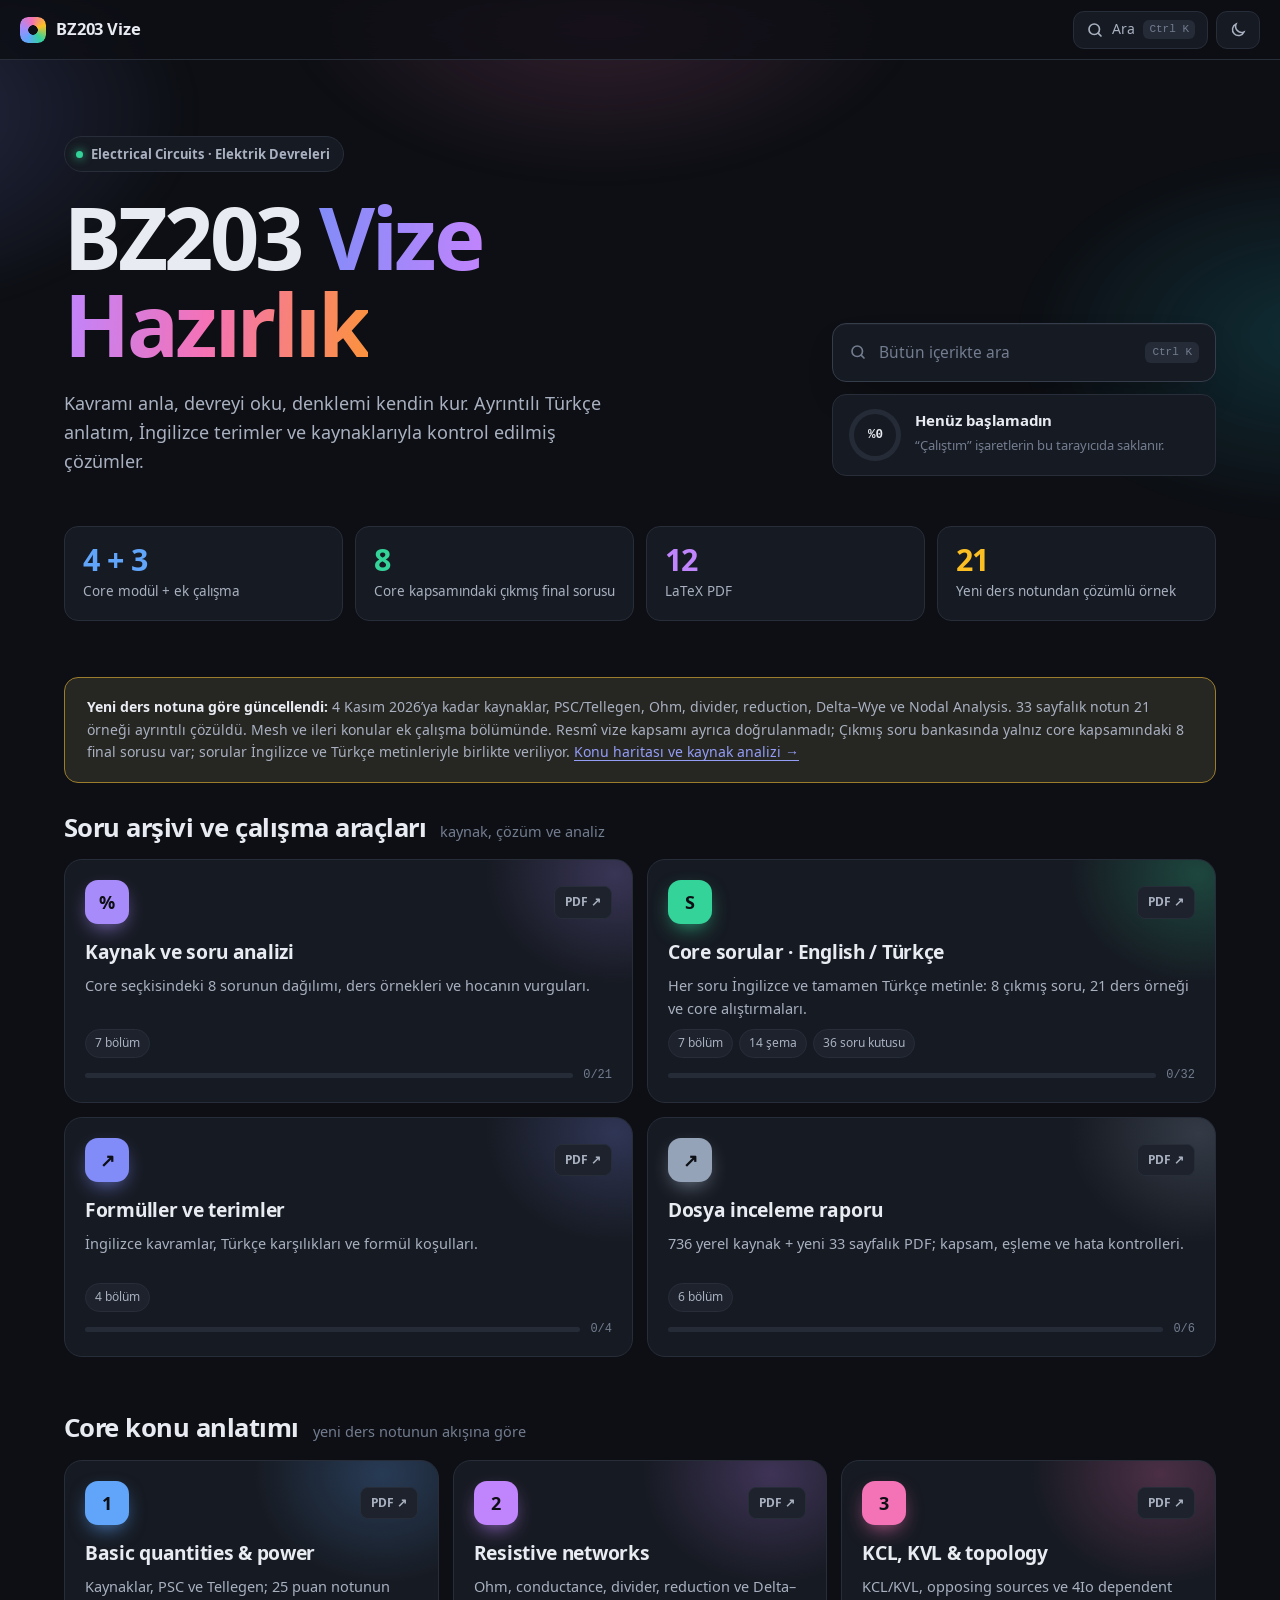
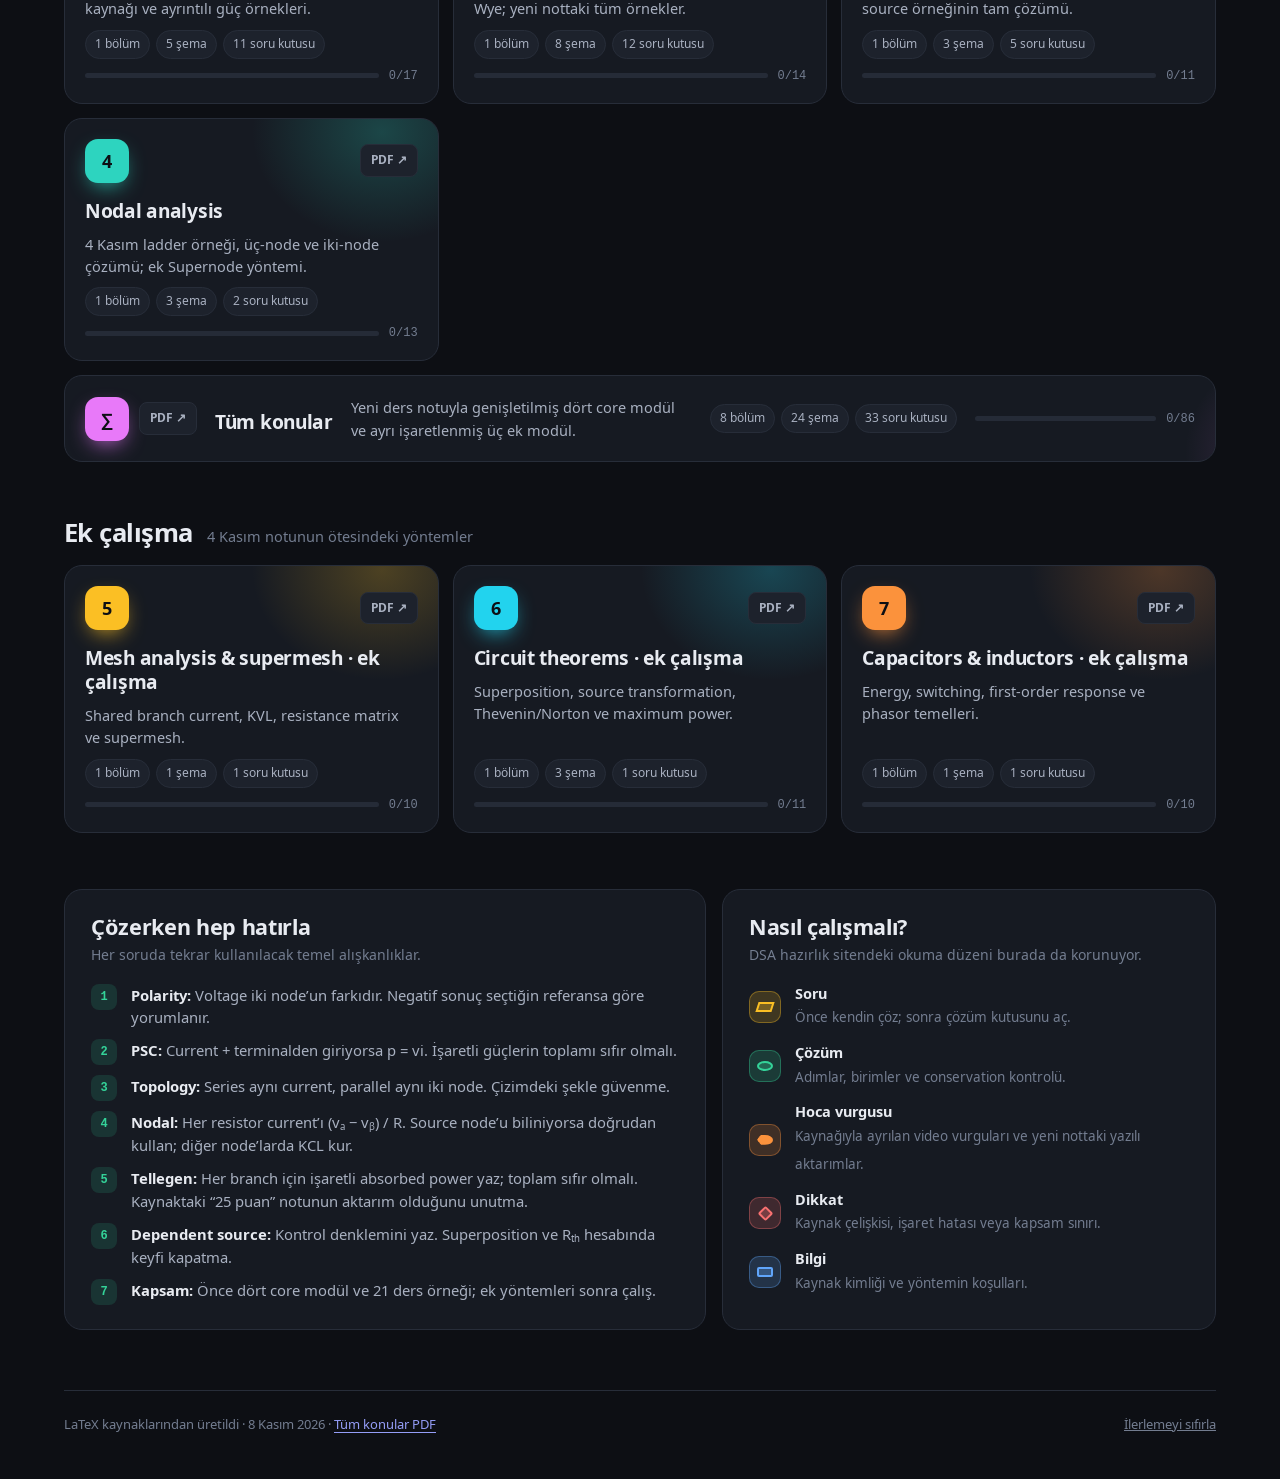
==== commit 3347cfca: "Update site build (çözümler, soru bankası) Co-Authored-By: Claude Opus 5.5 <noreply@anthropic.com>" ====
--- a/index.html
+++ b/index.html
@@ -108,4 +108,4 @@
     .home-top { padding: 0 16px; }
     .grid.sinav .card, .card { min-height: 0; }
   }
-</style></head><body class="home" data-base="html/" style="--accent:#818CF8"><header class="topbar"><a class="brand" href="index.html"><span class="brand-dot"></span>BZ203 Vize</a><div class="tb-actions"><button class="tb-btn sbtn" id="searchBtn" type="button"><span class="ic ic-search"></span><span class="lbl">Ara</span><kbd>Ctrl K</kbd></button><button class="tb-btn" id="themeBtn" aria-label="Tema değiştir" type="button"><span class="ic ic-theme"></span></button></div></header><div class="home-top"><section class="hero"><div><span class="pill"><i></i>Electrical Circuits · Elektrik Devreleri</span><h1>BZ203 <span class="grad">Vize Hazırlık</span></h1><p class="lead">Kavramı anla, devreyi oku, denklemi kendin kur. Ayrıntılı Türkçe anlatım, İngilizce terimler ve kaynaklarıyla kontrol edilmiş çözümler.</p></div><div class="hero-side"><button class="fake-search" id="heroSearch" type="button"><span class="ic ic-search"></span>Bütün içerikte ara<kbd>Ctrl K</kbd></button><a class="resume" id="resume" hidden><small>Kaldığın yerden devam et</small><b></b><em></em><span class="go">›</span></a><div class="overall"><span class="ring" id="ovRing"><span id="ovPct">%0</span></span><div><b id="ovTxt">Henüz başlamadın</b><small>“Çalıştım” işaretlerin bu tarayıcıda saklanır.</small></div></div></div></section><section class="stats"><div class="stat" style="--sc:#60A5FA"><b>4 + 3</b><span>Core modül + ek çalışma</span></div><div class="stat" style="--sc:#34D399"><b>8</b><span>Core kapsamındaki çıkmış final sorusu</span></div><div class="stat" style="--sc:#C084FC"><b>12</b><span>LaTeX PDF</span></div><div class="stat" style="--sc:#FBBF24"><b>21</b><span>Yeni ders notundan çözümlü örnek</span></div></section><aside class="scope-note"><strong>Yeni ders notuna göre güncellendi:</strong> 4 Kasım 2026’ya kadar kaynaklar, PSC/Tellegen, Ohm, divider, reduction, Delta–Wye ve Nodal Analysis. 33 sayfalık notun 21 örneği ayrıntılı çözüldü. Mesh ve ileri konular ek çalışma bölümünde. Resmî vize kapsamı ayrıca doğrulanmadı; Çıkmış soru bankasında yalnız core kapsamındaki 8 final sorusu var. <a href="html/soru-analizi.html">Konu haritası ve kaynak analizi →</a></aside><div class="sec-h"><h2>Soru arşivi ve çalışma araçları</h2><p>kaynak, çözüm ve analiz</p></div><section class="grid sinav" id="gSinav"></section><div class="sec-h"><h2>Core konu anlatımı</h2><p>yeni ders notunun akışına göre</p></div><section class="grid konu" id="gKonu"></section><div class="sec-h"><h2>Ek çalışma</h2><p>4 Kasım notunun ötesindeki yöntemler</p></div><section class="grid konu" id="gEk"></section><section class="lower"><div class="panel"><h2>Çözerken hep hatırla</h2><p>Her soruda tekrar kullanılacak temel alışkanlıklar.</p><ol class="rules"><li><span><b>Polarity:</b> Voltage iki node’un farkıdır. Negatif sonuç seçtiğin referansa göre yorumlanır.</span></li><li><span><b>PSC:</b> Current + terminalden giriyorsa p = vi. İşaretli güçlerin toplamı sıfır olmalı.</span></li><li><span><b>Topology:</b> Series aynı current, parallel aynı iki node. Çizimdeki şekle güvenme.</span></li><li><span><b>Nodal:</b> Her resistor current’ı (vₐ − vᵦ) / R. Source node’u biliniyorsa doğrudan kullan; diğer node’larda KCL kur.</span></li><li><span><b>Tellegen:</b> Her branch için işaretli absorbed power yaz; toplam sıfır olmalı. Kaynaktaki “25 puan” notunun aktarım olduğunu unutma.</span></li><li><span><b>Dependent source:</b> Kontrol denklemini yaz. Superposition ve Rₜₕ hesabında keyfi kapatma.</span></li><li><span><b>Kapsam:</b> Önce dört core modül ve 21 ders örneği; ek yöntemleri sonra çalış.</span></li></ol></div><div class="panel"><h2>Nasıl çalışmalı?</h2><p>DSA hazırlık sitendeki okuma düzeni burada da korunuyor.</p><ul class="legend-list"><li><i class="shape s-giris" style="--c:var(--amber)"></i><div><b>Soru</b><span>Önce kendin çöz; sonra çözüm kutusunu aç.</span></div></li><li><i class="shape s-basla" style="--c:var(--green)"></i><div><b>Çözüm</b><span>Adımlar, birimler ve conservation kontrolü.</span></div></li><li><i class="shape s-ekran" style="--c:var(--orange)"></i><div><b>Hoca vurgusu</b><span>Kaynağıyla ayrılan video vurguları ve yeni nottaki yazılı aktarımlar.</span></div></li><li><i class="shape s-karar" style="--c:var(--red)"></i><div><b>Dikkat</b><span>Kaynak çelişkisi, işaret hatası veya kapsam sınırı.</span></div></li><li><i class="shape s-islem" style="--c:var(--blue)"></i><div><b>Bilgi</b><span>Kaynak kimliği ve yöntemin koşulları.</span></div></li></ul></div></section><footer class="foot"><span>LaTeX kaynaklarından üretildi · 8 Kasım 2026 · <a href="pdf/10_Konu_Anlatimi_Tumu.pdf">Tüm konular PDF</a></span><button id="resetBtn" type="button">İlerlemeyi sıfırla</button></footer></div><div class="search" id="search" hidden><div class="search-panel" role="dialog" aria-label="İçerikte ara"><input type="search" id="searchIn" placeholder="KCL, supernode, power, current divider…" autocomplete="off"><ol id="searchOut"></ol><p class="search-hint">↑ ↓ ile seç · Enter ile aç · Esc ile kapat</p></div></div><script src="html/assets/search-index.js"></script><script src="html/assets/app.js"></script><script>window.EC_PAGES=[{"src": "01_Kaynak_ve_Soru_Analizi", "out": "soru-analizi", "label": "Kaynak ve soru analizi", "frag": "09_analysis", "desc": "Core seçkisindeki 8 sorunun dağılımı, ders örnekleri ve hocanın vurguları.", "hue": "#A78BFA", "group": "sinav", "no": "", "scope": "tool", "units": ["yeni-ders-notunun-ayrintili-analizi-dn26-kimlik-tarihler-ve-kanit-siniri", "yeni-ders-notunun-ayrintili-analizi-dn26-15-konunun-calisma-paketindeki-yeri", "yeni-ders-notunun-ayrintili-analizi-dn26-21-ders-orneginin-dagilimi-sinav-orani-degildir", "yeni-ders-notunun-ayrintili-analizi-dn26-hocaya-atfedilen-onemli-noktalar-ve-kanit-gucu", "yeni-ders-notunun-ayrintili-analizi-dn26-dogru-aktarim-duzeltme-ve-metin-cikarim-tuzaklari", "yeni-ders-notunun-ayrintili-analizi-dn26-calisma-programinin-yeni-sirasi", "core-cikmis-soru-seckisi-ve-konu-dagilimi-hangi-sorular-korundu", "core-cikmis-soru-seckisi-ve-konu-dagilimi-soru-tarzi-ve-calisma-karsiligi", "dokuz-transkriptin-konu-ve-onem-analizi-ders-2-temel-kavramlar-ve-elektronik-derse-giris", "dokuz-transkriptin-konu-ve-onem-analizi-ders-3-diode-models", "dokuz-transkriptin-konu-ve-onem-analizi-ders-4-dc-diode-circuits", "dokuz-transkriptin-konu-ve-onem-analizi-ders-5-parallel-diode-ve-iletim-durumlari", "dokuz-transkriptin-konu-ve-onem-analizi-ders-6-rectifiers", "dokuz-transkriptin-konu-ve-onem-analizi-ders-7-filters-ve-ripple", "dokuz-transkriptin-konu-ve-onem-analizi-ders-8-special-diodes-ve-zener", "dokuz-transkriptin-konu-ve-onem-analizi-ders-10-zener-tekrari-ve-bjt", "dokuz-transkriptin-konu-ve-onem-analizi-ders-11-bjt-bias-ve-op-amp", "calisma-oncelikleri-ve-uygulanabilir-plan-oncelik-1-dogrudan-ders-materyaliyle-guclu-destek", "calisma-oncelikleri-ve-uygulanabilir-plan-oncelik-2-equation-kurma-becerisi", "calisma-oncelikleri-ve-uygulanabilir-plan-oncelik-3-kapsama-bagli-tamamlayici-konular", "calisma-oncelikleri-ve-uygulanabilir-plan-alti-calisma-oturumu"], "h2": 7, "gfx": 0, "soru": 0, "cozum": 0}, {"src": "02_Vize_Hazirlik_Soru_Bankasi", "out": "vize-cozumleri", "label": "Core sorular ve çözümler", "frag": "08_solutions", "desc": "Yalnız core: 8 çıkmış final sorusu, 21 ders örneği ve core hazırlık soruları.", "hue": "#34D399", "group": "sinav", "no": "", "scope": "tool", "units": ["yeni-ders-notunun-21-ornegi-core-calisma-turu-dn26-1-1-series-sources-ve-guc-yonu", "yeni-ders-notunun-21-ornegi-core-calisma-turu-dn26-1-2-charging-battery-kavrami", "yeni-ders-notunun-21-ornegi-core-calisma-turu-dn26-2-1-ve-2-2-controlled-source-kazanclari", "yeni-ders-notunun-21-ornegi-core-calisma-turu-dn26-3-1-24-v-source-ve-iki-voltage-drop", "yeni-ders-notunun-21-ornegi-core-calisma-turu-dn26-3-2-birden-fazla-eleman-power-supplies", "yeni-ders-notunun-21-ornegi-core-calisma-turu-dn26-3-3-dependent-voltage-source-power", "yeni-ders-notunun-21-ornegi-core-calisma-turu-dn26-4-1-tellegen-dogrulamasi-ve-25-puan-notu", "yeni-ders-notunun-21-ornegi-core-calisma-turu-dn26-4-2-tellegen-ile-unknown-current", "yeni-ders-notunun-21-ornegi-core-calisma-turu-dn26-8-1-8-4-ohm-conductance-ve-power-uygulamalari", "yeni-ders-notunun-21-ornegi-core-calisma-turu-dn26-9-1-adjustable-voltage-divider", "yeni-ders-notunun-21-ornegi-core-calisma-turu-dn26-10-1-opposing-sources-node-differences-ve-power", "yeni-ders-notunun-21-ornegi-core-calisma-turu-dn26-13-1-cccs-iceren-tek-node-cozum", "yeni-ders-notunun-21-ornegi-core-calisma-turu-dn26-11-1-birden-fazla-current-source-ve-negatif-sonuc", "yeni-ders-notunun-21-ornegi-core-calisma-turu-dn26-12-1-uclardan-baslayarak-equivalent-resistance", "yeni-ders-notunun-21-ornegi-core-calisma-turu-dn26-12-2-ic-branch-current-indan-source-voltage-a-geri-gitm", "yeni-ders-notunun-21-ornegi-core-calisma-turu-dn26-14-1-delta-wye-ile-bridge-current-lari", "yeni-ders-notunun-21-ornegi-core-calisma-turu-dn26-15-1-4-kasim-ladder-network-unun-tam-nodal-cozumu", "31-mart-2021-final-vize-temeliyle-iliskili-sorular-2021-q1-charge", "31-mart-2021-final-vize-temeliyle-iliskili-sorular-2021-q2-power-dan-voltage", "31-mart-2021-final-vize-temeliyle-iliskili-sorular-2021-q3-ohm-s-law", "31-mart-2021-final-vize-temeliyle-iliskili-sorular-2021-q4-karsit-source-lar-ve-negatif-current", "31-mart-2021-final-vize-temeliyle-iliskili-sorular-2021-q7-q8-current-division-iki-node-da", "13-01-2023-final-seti-temel-sorular-2023-s6-node-1-icin-dogru-kcl", "13-01-2023-final-seti-temel-sorular-2023-s10-active-elements", "yeni-eklenen-defterden-cozumlu-sorular-d1-power-balance-k0562", "yeni-eklenen-defterden-cozumlu-sorular-d2-multiple-sources-ve-current-divider-k0572", "yeni-eklenen-defterden-cozumlu-sorular-d3-delta-wye-bridge-k0571", "yeni-eklenen-defterden-cozumlu-sorular-d4-dependent-voltage-source-k0436", "klasik-vize-biciminde-yeni-hazirlik-denemesi-h1-guc-ve-tellegen", "klasik-vize-biciminde-yeni-hazirlik-denemesi-h2-loaded-divider", "klasik-vize-biciminde-yeni-hazirlik-denemesi-h3-ground-a-bagli-source-ile-nodal-analysis", "klasik-vize-biciminde-yeni-hazirlik-denemesi-h4-delta-wye-ve-branch-current"], "h2": 7, "gfx": 14, "soru": 36, "cozum": 36}, {"src": "03_Basic_Quantities_Power", "out": "konu-01-temeller", "label": "Basic quantities & power", "frag": "01_temeller", "desc": "Kaynaklar, PSC ve Tellegen; 25 puan notunun kaynağı ve ayrıntılı güç örnekleri.", "hue": "#60A5FA", "group": "konu", "no": "1", "scope": "core", "units": ["basic-quantities-sources-and-power-devreyi-fiziksel-buyukluklerle-okumak", "basic-quantities-sources-and-power-voltage-bir-farktir-reference-node-ve-polarity", "basic-quantities-sources-and-power-si-prefixes-ve-boyut-kontrolu", "basic-quantities-sources-and-power-independent-sources-ne-sabittir-ne-cozulur", "basic-quantities-sources-and-power-dependent-sources-ve-kontrol-denklemi", "basic-quantities-sources-and-power-dn26-1-1-series-sources-ve-guc-yonu", "basic-quantities-sources-and-power-dn26-1-2-charging-battery-kavrami", "basic-quantities-sources-and-power-dn26-2-1-ve-2-2-controlled-source-kazanclari", "basic-quantities-sources-and-power-power-ve-passive-sign-convention", "basic-quantities-sources-and-power-tellegen-s-theorem-butun-devre-icin-guc-kontrolu", "basic-quantities-sources-and-power-dn26-3-1-24-v-source-ve-iki-voltage-drop", "basic-quantities-sources-and-power-dn26-3-2-birden-fazla-eleman-power-supplies", "basic-quantities-sources-and-power-dn26-3-3-dependent-voltage-source-power", "basic-quantities-sources-and-power-dn26-4-1-tellegen-dogrulamasi-ve-25-puan-notu", "basic-quantities-sources-and-power-dn26-4-2-tellegen-ile-unknown-current", "basic-quantities-sources-and-power-dc-ve-ac-temel-ayrim", "basic-quantities-sources-and-power-energy-ve-calisma-kontrolu"], "h2": 1, "gfx": 5, "soru": 11, "cozum": 10}, {"src": "04_Resistive_Networks", "out": "konu-02-resistive", "label": "Resistive networks", "frag": "02_resistive", "desc": "Ohm, conductance, divider, reduction ve Delta–Wye; yeni nottaki tüm örnekler.", "hue": "#C084FC", "group": "konu", "no": "2", "scope": "core", "units": ["resistive-networks-and-circuit-reduction-ohm-s-law-ve-conductance", "resistive-networks-and-circuit-reduction-dn26-8-1-8-4-ohm-conductance-ve-power-uygulamalari", "resistive-networks-and-circuit-reduction-series-baglanti-ortak-current-neden-zorunludur", "resistive-networks-and-circuit-reduction-parallel-baglanti-ortak-voltage-neden-zorunludur", "resistive-networks-and-circuit-reduction-voltage-divider-formulun-turetilmesi", "resistive-networks-and-circuit-reduction-dn26-9-1-adjustable-voltage-divider", "resistive-networks-and-circuit-reduction-current-divider-payda-neden-ters-gorunur", "resistive-networks-and-circuit-reduction-dn26-11-1-birden-fazla-current-source-ve-negatif-sonuc", "resistive-networks-and-circuit-reduction-open-circuit-ve-short-circuit", "resistive-networks-and-circuit-reduction-dn26-12-1-uclardan-baslayarak-equivalent-resistance", "resistive-networks-and-circuit-reduction-dn26-12-2-ic-branch-current-indan-source-voltage-a-geri-gitm", "resistive-networks-and-circuit-reduction-delta-wye-transformation-uc-adlariyla-ogrenmek", "resistive-networks-and-circuit-reduction-dn26-14-1-delta-wye-ile-bridge-current-lari", "resistive-networks-and-circuit-reduction-reduction-yapamadiginda-ne-yapmalisin"], "h2": 1, "gfx": 8, "soru": 12, "cozum": 10}, {"src": "05_KCL_KVL_Topology", "out": "konu-03-kirchhoff", "label": "KCL, KVL & topology", "frag": "03_kirchhoff", "desc": "KCL/KVL, opposing sources ve 4Io dependent source örneğinin tam çözümü.", "hue": "#F472B6", "group": "konu", "no": "3", "scope": "core", "units": ["topology-kcl-and-kvl-node-essential-node-branch-loop-ve-mesh", "topology-kcl-and-kvl-kcl-charge-conservation", "topology-kcl-and-kvl-node-to-node-resistor-current-en-guvenli-yazim", "topology-kcl-and-kvl-kvl-voltage-toplami-neden-sifir", "topology-kcl-and-kvl-iki-source-varsa-aiding-ve-opposing", "topology-kcl-and-kvl-branch-currents-ve-mesh-currents-ayni-degildir", "topology-kcl-and-kvl-bagimli-kaynak-iceren-tek-loop-kaynak-fotografi-k0436", "topology-kcl-and-kvl-tellegen-kontrolunu-sistematik-uygulamak", "topology-kcl-and-kvl-sinavda-cozumun-yazim-duzeni", "topology-kcl-and-kvl-dn26-10-1-opposing-sources-node-differences-ve-power", "topology-kcl-and-kvl-dn26-13-1-cccs-iceren-tek-node-cozum"], "h2": 1, "gfx": 3, "soru": 5, "cozum": 3}, {"src": "06_Nodal_Analysis", "out": "konu-04-nodal", "label": "Nodal analysis", "frag": "04_nodal", "desc": "4 Kasım ladder örneği, üç-node ve iki-node çözümü; ek Supernode yöntemi.", "hue": "#2DD4BF", "group": "konu", "no": "4", "scope": "core", "units": ["nodal-analysis-and-supernode-neden-node-voltage-unknown-secilir", "nodal-analysis-and-supernode-standart-kcl-yazimi", "nodal-analysis-and-supernode-dn26-15-1-4-kasim-ladder-network-unun-tam-nodal-cozumu", "nodal-analysis-and-supernode-tek-node-ile-tam-cozum", "nodal-analysis-and-supernode-iki-unknown-node-sema-ve-denklemler", "nodal-analysis-and-supernode-sonuclari-current-ve-power-ile-dogrulamak", "nodal-analysis-and-supernode-ek-yontem-conductance-matrix-nasil-kurulur", "nodal-analysis-and-supernode-ground-a-bagli-voltage-source", "nodal-analysis-and-supernode-ek-yontem-floating-voltage-source-ve-supernode", "nodal-analysis-and-supernode-supernode-tam-sayisal-ornek", "nodal-analysis-and-supernode-dependent-source-ile-nodal-denklem", "nodal-analysis-and-supernode-fotograflari-okuma-ve-kanit-siniri", "nodal-analysis-and-supernode-en-sik-hatalar-ve-duzeltme-yontemi"], "h2": 1, "gfx": 3, "soru": 2, "cozum": 2}, {"src": "07_Mesh_Analysis", "out": "konu-05-mesh", "label": "Mesh analysis & supermesh · ek çalışma", "frag": "05_mesh", "desc": "Shared branch current, KVL, resistance matrix ve supermesh.", "hue": "#FBBF24", "group": "konu", "no": "5", "scope": "supplement", "units": ["mesh-analysis-loop-analysis-and-supermesh-mesh-current-secimi-ve-ortak-branch", "mesh-analysis-loop-analysis-and-supermesh-iki-mesh-tam-cozum-ve-fiziksel-kontrol", "mesh-analysis-loop-analysis-and-supermesh-resistance-matrix", "mesh-analysis-loop-analysis-and-supermesh-uc-mesh-icin-ornek-denklem-sistemi", "mesh-analysis-loop-analysis-and-supermesh-dis-branch-teki-current-source", "mesh-analysis-loop-analysis-and-supermesh-shared-current-source-ve-supermesh", "mesh-analysis-loop-analysis-and-supermesh-supermesh-sayisal-ornek", "mesh-analysis-loop-analysis-and-supermesh-dependent-source-ile-mesh", "mesh-analysis-loop-analysis-and-supermesh-loop-mu-mesh-mi-nodal-mi", "mesh-analysis-loop-analysis-and-supermesh-cozum-sablonu-ve-son-kontrol"], "h2": 1, "gfx": 1, "soru": 1, "cozum": 1}, {"src": "08_Circuit_Theorems", "out": "konu-06-theorems", "label": "Circuit theorems · ek çalışma", "frag": "06_theorems", "desc": "Superposition, source transformation, Thevenin/Norton ve maximum power.", "hue": "#22D3EE", "group": "konu", "no": "6", "scope": "supplement", "units": ["superposition-source-transformation-and-equivalent-circuits-linearity-neyi-toplayabiliriz", "superposition-source-transformation-and-equivalent-circuits-source-deactivation-sifirlamak-ne-demek", "superposition-source-transformation-and-equivalent-circuits-superposition-theorem-adim-adim", "superposition-source-transformation-and-equivalent-circuits-superposition-cozumu-iki-yolla-dogrulamak", "superposition-source-transformation-and-equivalent-circuits-source-transformation-terminal-equivalence", "superposition-source-transformation-and-equivalent-circuits-thevenin-s-theorem-yuku-cikarip-soldaki-agi-gormek", "superposition-source-transformation-and-equivalent-circuits-cikmis-finalden-temel-soru-50-v-5-ve-20-ohm-k0290-s19", "superposition-source-transformation-and-equivalent-circuits-norton-s-theorem-ve-kisa-devre-current-i", "superposition-source-transformation-and-equivalent-circuits-test-source-ile-dependent-source-varsa", "superposition-source-transformation-and-equivalent-circuits-maximum-power-transfer-hangi-load", "superposition-source-transformation-and-equivalent-circuits-ayni-soru-icin-yontem-secimi"], "h2": 1, "gfx": 3, "soru": 1, "cozum": 1}, {"src": "09_Capacitors_Inductors_Ek", "out": "konu-07-reactive", "label": "Capacitors & inductors · ek çalışma", "frag": "07_reactive", "desc": "Energy, switching, first-order response ve phasor temelleri.", "hue": "#FB923C", "group": "konu", "no": "7", "scope": "supplement", "units": ["capacitors-inductors-and-scope-dependent-topics-capacitance-charge-ve-voltage-iliskisi", "capacitors-inductors-and-scope-dependent-topics-geometry-hoca-vurgusu-ve-dogru-yonler", "capacitors-inductors-and-scope-dependent-topics-series-ve-parallel-capacitors", "capacitors-inductors-and-scope-dependent-topics-inductance-current-continuity", "capacitors-inductors-and-scope-dependent-topics-switching-sorusu-icin-uc-ayri-zaman", "capacitors-inductors-and-scope-dependent-topics-first-order-response-ve-time-constant", "capacitors-inductors-and-scope-dependent-topics-sinusoid-parametreleri-ve-rms", "capacitors-inductors-and-scope-dependent-topics-phasor-ve-impedance", "capacitors-inductors-and-scope-dependent-topics-cikmis-rl-sinusoid-ornegi-ve-hatali-isaretli-secenek", "capacitors-inductors-and-scope-dependent-topics-vize-icin-calisma-sirasi"], "h2": 1, "gfx": 1, "soru": 1, "cozum": 1}, {"src": "10_Konu_Anlatimi_Tumu", "out": "konu-tumu", "label": "Tüm konular", "frag": "ALL", "desc": "Yeni ders notuyla genişletilmiş dört core modül ve ayrı işaretlenmiş üç ek modül.", "hue": "#E879F9", "group": "konu", "no": "∑", "scope": "all", "units": ["basic-quantities-sources-and-power-devreyi-fiziksel-buyukluklerle-okumak", "basic-quantities-sources-and-power-voltage-bir-farktir-reference-node-ve-polarity", "basic-quantities-sources-and-power-si-prefixes-ve-boyut-kontrolu", "basic-quantities-sources-and-power-independent-sources-ne-sabittir-ne-cozulur", "basic-quantities-sources-and-power-dependent-sources-ve-kontrol-denklemi", "basic-quantities-sources-and-power-dn26-1-1-series-sources-ve-guc-yonu", "basic-quantities-sources-and-power-dn26-1-2-charging-battery-kavrami", "basic-quantities-sources-and-power-dn26-2-1-ve-2-2-controlled-source-kazanclari", "basic-quantities-sources-and-power-power-ve-passive-sign-convention", "basic-quantities-sources-and-power-tellegen-s-theorem-butun-devre-icin-guc-kontrolu", "basic-quantities-sources-and-power-dn26-3-1-24-v-source-ve-iki-voltage-drop", "basic-quantities-sources-and-power-dn26-3-2-birden-fazla-eleman-power-supplies", "basic-quantities-sources-and-power-dn26-3-3-dependent-voltage-source-power", "basic-quantities-sources-and-power-dn26-4-1-tellegen-dogrulamasi-ve-25-puan-notu", "basic-quantities-sources-and-power-dn26-4-2-tellegen-ile-unknown-current", "basic-quantities-sources-and-power-dc-ve-ac-temel-ayrim", "basic-quantities-sources-and-power-energy-ve-calisma-kontrolu", "resistive-networks-and-circuit-reduction-ohm-s-law-ve-conductance", "resistive-networks-and-circuit-reduction-dn26-8-1-8-4-ohm-conductance-ve-power-uygulamalari", "resistive-networks-and-circuit-reduction-series-baglanti-ortak-current-neden-zorunludur", "resistive-networks-and-circuit-reduction-parallel-baglanti-ortak-voltage-neden-zorunludur", "resistive-networks-and-circuit-reduction-voltage-divider-formulun-turetilmesi", "resistive-networks-and-circuit-reduction-dn26-9-1-adjustable-voltage-divider", "resistive-networks-and-circuit-reduction-current-divider-payda-neden-ters-gorunur", "resistive-networks-and-circuit-reduction-dn26-11-1-birden-fazla-current-source-ve-negatif-sonuc", "resistive-networks-and-circuit-reduction-open-circuit-ve-short-circuit", "resistive-networks-and-circuit-reduction-dn26-12-1-uclardan-baslayarak-equivalent-resistance", "resistive-networks-and-circuit-reduction-dn26-12-2-ic-branch-current-indan-source-voltage-a-geri-gitm", "resistive-networks-and-circuit-reduction-delta-wye-transformation-uc-adlariyla-ogrenmek", "resistive-networks-and-circuit-reduction-dn26-14-1-delta-wye-ile-bridge-current-lari", "resistive-networks-and-circuit-reduction-reduction-yapamadiginda-ne-yapmalisin", "topology-kcl-and-kvl-node-essential-node-branch-loop-ve-mesh", "topology-kcl-and-kvl-kcl-charge-conservation", "topology-kcl-and-kvl-node-to-node-resistor-current-en-guvenli-yazim", "topology-kcl-and-kvl-kvl-voltage-toplami-neden-sifir", "topology-kcl-and-kvl-iki-source-varsa-aiding-ve-opposing", "topology-kcl-and-kvl-branch-currents-ve-mesh-currents-ayni-degildir", "topology-kcl-and-kvl-bagimli-kaynak-iceren-tek-loop-kaynak-fotografi-k0436", "topology-kcl-and-kvl-tellegen-kontrolunu-sistematik-uygulamak", "topology-kcl-and-kvl-sinavda-cozumun-yazim-duzeni", "topology-kcl-and-kvl-dn26-10-1-opposing-sources-node-differences-ve-power", "topology-kcl-and-kvl-dn26-13-1-cccs-iceren-tek-node-cozum", "nodal-analysis-and-supernode-neden-node-voltage-unknown-secilir", "nodal-analysis-and-supernode-standart-kcl-yazimi", "nodal-analysis-and-supernode-dn26-15-1-4-kasim-ladder-network-unun-tam-nodal-cozumu", "nodal-analysis-and-supernode-tek-node-ile-tam-cozum", "nodal-analysis-and-supernode-iki-unknown-node-sema-ve-denklemler", "nodal-analysis-and-supernode-sonuclari-current-ve-power-ile-dogrulamak", "nodal-analysis-and-supernode-ek-yontem-conductance-matrix-nasil-kurulur", "nodal-analysis-and-supernode-ground-a-bagli-voltage-source", "nodal-analysis-and-supernode-ek-yontem-floating-voltage-source-ve-supernode", "nodal-analysis-and-supernode-supernode-tam-sayisal-ornek", "nodal-analysis-and-supernode-dependent-source-ile-nodal-denklem", "nodal-analysis-and-supernode-fotograflari-okuma-ve-kanit-siniri", "nodal-analysis-and-supernode-en-sik-hatalar-ve-duzeltme-yontemi", "mesh-analysis-loop-analysis-and-supermesh-mesh-current-secimi-ve-ortak-branch", "mesh-analysis-loop-analysis-and-supermesh-iki-mesh-tam-cozum-ve-fiziksel-kontrol", "mesh-analysis-loop-analysis-and-supermesh-resistance-matrix", "mesh-analysis-loop-analysis-and-supermesh-uc-mesh-icin-ornek-denklem-sistemi", "mesh-analysis-loop-analysis-and-supermesh-dis-branch-teki-current-source", "mesh-analysis-loop-analysis-and-supermesh-shared-current-source-ve-supermesh", "mesh-analysis-loop-analysis-and-supermesh-supermesh-sayisal-ornek", "mesh-analysis-loop-analysis-and-supermesh-dependent-source-ile-mesh", "mesh-analysis-loop-analysis-and-supermesh-loop-mu-mesh-mi-nodal-mi", "mesh-analysis-loop-analysis-and-supermesh-cozum-sablonu-ve-son-kontrol", "superposition-source-transformation-and-equivalent-circuits-linearity-neyi-toplayabiliriz", "superposition-source-transformation-and-equivalent-circuits-source-deactivation-sifirlamak-ne-demek", "superposition-source-transformation-and-equivalent-circuits-superposition-theorem-adim-adim", "superposition-source-transformation-and-equivalent-circuits-superposition-cozumu-iki-yolla-dogrulamak", "superposition-source-transformation-and-equivalent-circuits-source-transformation-terminal-equivalence", "superposition-source-transformation-and-equivalent-circuits-thevenin-s-theorem-yuku-cikarip-soldaki-agi-gormek", "superposition-source-transformation-and-equivalent-circuits-cikmis-finalden-temel-soru-50-v-5-ve-20-ohm-k0290-s19", "superposition-source-transformation-and-equivalent-circuits-norton-s-theorem-ve-kisa-devre-current-i", "superposition-source-transformation-and-equivalent-circuits-test-source-ile-dependent-source-varsa", "superposition-source-transformation-and-equivalent-circuits-maximum-power-transfer-hangi-load", "superposition-source-transformation-and-equivalent-circuits-ayni-soru-icin-yontem-secimi", "capacitors-inductors-and-scope-dependent-topics-capacitance-charge-ve-voltage-iliskisi", "capacitors-inductors-and-scope-dependent-topics-geometry-hoca-vurgusu-ve-dogru-yonler", "capacitors-inductors-and-scope-dependent-topics-series-ve-parallel-capacitors", "capacitors-inductors-and-scope-dependent-topics-inductance-current-continuity", "capacitors-inductors-and-scope-dependent-topics-switching-sorusu-icin-uc-ayri-zaman", "capacitors-inductors-and-scope-dependent-topics-first-order-response-ve-time-constant", "capacitors-inductors-and-scope-dependent-topics-sinusoid-parametreleri-ve-rms", "capacitors-inductors-and-scope-dependent-topics-phasor-ve-impedance", "capacitors-inductors-and-scope-dependent-topics-cikmis-rl-sinusoid-ornegi-ve-hatali-isaretli-secenek", "capacitors-inductors-and-scope-dependent-topics-vize-icin-calisma-sirasi"], "h2": 8, "gfx": 24, "soru": 33, "cozum": 28}, {"src": "11_Formula_ve_Terimler", "out": "formul-sozluk", "label": "Formüller ve terimler", "frag": "10_formula", "desc": "İngilizce kavramlar, Türkçe karşılıkları ve formül koşulları.", "hue": "#818CF8", "group": "sinav", "no": "", "scope": "tool", "units": ["dn26-core-formul-karti-ve-cevap-kontrol-listesi", "formuller-anlami-ve-gecerlilik-kosulu", "ingilizce-turkce-kavram-sozlugu", "soruyu-okumadan-once-degil-cozdukten-sonra-kontrol-et"], "h2": 4, "gfx": 0, "soru": 0, "cozum": 0}, {"src": "12_Dosya_Inceleme_Raporu", "out": "dosya-raporu", "label": "Dosya inceleme raporu", "frag": "11_audit", "desc": "736 yerel kaynak + yeni 33 sayfalık PDF; kapsam, eşleme ve hata kontrolleri.", "hue": "#94A3B8", "group": "sinav", "no": "", "scope": "tool", "units": ["inceleme-kapsami-ve-tamamlanma-duzeyi", "guncelleme-kaynagi-dn26-yeni-33-sayfalik-pdf", "kaynak-ailelerinin-degerlendirilmesi", "yeni24-fotografin-ayri-degerlendirmesi", "rar-ekleri", "tekil-icerik-bazinda-tam-dosya-sicili"], "h2": 6, "gfx": 0, "soru": 0, "cozum": 0}];</script><script src="html/assets/home.js"></script></body></html>+</style></head><body class="home" data-base="html/" style="--accent:#818CF8"><header class="topbar"><a class="brand" href="index.html"><span class="brand-dot"></span>BZ203 Vize</a><div class="tb-actions"><button class="tb-btn sbtn" id="searchBtn" type="button"><span class="ic ic-search"></span><span class="lbl">Ara</span><kbd>Ctrl K</kbd></button><button class="tb-btn" id="themeBtn" aria-label="Tema değiştir" type="button"><span class="ic ic-theme"></span></button></div></header><div class="home-top"><section class="hero"><div><span class="pill"><i></i>Electrical Circuits · Elektrik Devreleri</span><h1>BZ203 <span class="grad">Vize Hazırlık</span></h1><p class="lead">Kavramı anla, devreyi oku, denklemi kendin kur. Ayrıntılı Türkçe anlatım, İngilizce terimler ve kaynaklarıyla kontrol edilmiş çözümler.</p></div><div class="hero-side"><button class="fake-search" id="heroSearch" type="button"><span class="ic ic-search"></span>Bütün içerikte ara<kbd>Ctrl K</kbd></button><a class="resume" id="resume" hidden><small>Kaldığın yerden devam et</small><b></b><em></em><span class="go">›</span></a><div class="overall"><span class="ring" id="ovRing"><span id="ovPct">%0</span></span><div><b id="ovTxt">Henüz başlamadın</b><small>“Çalıştım” işaretlerin bu tarayıcıda saklanır.</small></div></div></div></section><section class="stats"><div class="stat" style="--sc:#60A5FA"><b>4 + 3</b><span>Core modül + ek çalışma</span></div><div class="stat" style="--sc:#34D399"><b>8</b><span>Core kapsamındaki çıkmış final sorusu</span></div><div class="stat" style="--sc:#C084FC"><b>12</b><span>LaTeX PDF</span></div><div class="stat" style="--sc:#FBBF24"><b>21</b><span>Yeni ders notundan çözümlü örnek</span></div></section><aside class="scope-note"><strong>Yeni ders notuna göre güncellendi:</strong> 4 Kasım 2026’ya kadar kaynaklar, PSC/Tellegen, Ohm, divider, reduction, Delta–Wye ve Nodal Analysis. 33 sayfalık notun 21 örneği ayrıntılı çözüldü. Mesh ve ileri konular ek çalışma bölümünde. Resmî vize kapsamı ayrıca doğrulanmadı; Çıkmış soru bankasında yalnız core kapsamındaki 8 final sorusu var; sorular İngilizce ve Türkçe metinleriyle birlikte veriliyor. <a href="html/soru-analizi.html">Konu haritası ve kaynak analizi →</a></aside><div class="sec-h"><h2>Soru arşivi ve çalışma araçları</h2><p>kaynak, çözüm ve analiz</p></div><section class="grid sinav" id="gSinav"></section><div class="sec-h"><h2>Core konu anlatımı</h2><p>yeni ders notunun akışına göre</p></div><section class="grid konu" id="gKonu"></section><div class="sec-h"><h2>Ek çalışma</h2><p>4 Kasım notunun ötesindeki yöntemler</p></div><section class="grid konu" id="gEk"></section><section class="lower"><div class="panel"><h2>Çözerken hep hatırla</h2><p>Her soruda tekrar kullanılacak temel alışkanlıklar.</p><ol class="rules"><li><span><b>Polarity:</b> Voltage iki node’un farkıdır. Negatif sonuç seçtiğin referansa göre yorumlanır.</span></li><li><span><b>PSC:</b> Current + terminalden giriyorsa p = vi. İşaretli güçlerin toplamı sıfır olmalı.</span></li><li><span><b>Topology:</b> Series aynı current, parallel aynı iki node. Çizimdeki şekle güvenme.</span></li><li><span><b>Nodal:</b> Her resistor current’ı (vₐ − vᵦ) / R. Source node’u biliniyorsa doğrudan kullan; diğer node’larda KCL kur.</span></li><li><span><b>Tellegen:</b> Her branch için işaretli absorbed power yaz; toplam sıfır olmalı. Kaynaktaki “25 puan” notunun aktarım olduğunu unutma.</span></li><li><span><b>Dependent source:</b> Kontrol denklemini yaz. Superposition ve Rₜₕ hesabında keyfi kapatma.</span></li><li><span><b>Kapsam:</b> Önce dört core modül ve 21 ders örneği; ek yöntemleri sonra çalış.</span></li></ol></div><div class="panel"><h2>Nasıl çalışmalı?</h2><p>DSA hazırlık sitendeki okuma düzeni burada da korunuyor.</p><ul class="legend-list"><li><i class="shape s-giris" style="--c:var(--amber)"></i><div><b>Soru</b><span>Önce kendin çöz; sonra çözüm kutusunu aç.</span></div></li><li><i class="shape s-basla" style="--c:var(--green)"></i><div><b>Çözüm</b><span>Adımlar, birimler ve conservation kontrolü.</span></div></li><li><i class="shape s-ekran" style="--c:var(--orange)"></i><div><b>Hoca vurgusu</b><span>Kaynağıyla ayrılan video vurguları ve yeni nottaki yazılı aktarımlar.</span></div></li><li><i class="shape s-karar" style="--c:var(--red)"></i><div><b>Dikkat</b><span>Kaynak çelişkisi, işaret hatası veya kapsam sınırı.</span></div></li><li><i class="shape s-islem" style="--c:var(--blue)"></i><div><b>Bilgi</b><span>Kaynak kimliği ve yöntemin koşulları.</span></div></li></ul></div></section><footer class="foot"><span>LaTeX kaynaklarından üretildi · 8 Kasım 2026 · <a href="pdf/10_Konu_Anlatimi_Tumu.pdf">Tüm konular PDF</a></span><button id="resetBtn" type="button">İlerlemeyi sıfırla</button></footer></div><div class="search" id="search" hidden><div class="search-panel" role="dialog" aria-label="İçerikte ara"><input type="search" id="searchIn" placeholder="KCL, supernode, power, current divider…" autocomplete="off"><ol id="searchOut"></ol><p class="search-hint">↑ ↓ ile seç · Enter ile aç · Esc ile kapat</p></div></div><script src="html/assets/search-index.js"></script><script src="html/assets/app.js"></script><script>window.EC_PAGES=[{"src": "01_Kaynak_ve_Soru_Analizi", "out": "soru-analizi", "label": "Kaynak ve soru analizi", "frag": "09_analysis", "desc": "Core seçkisindeki 8 sorunun dağılımı, ders örnekleri ve hocanın vurguları.", "hue": "#A78BFA", "group": "sinav", "no": "", "scope": "tool", "units": ["yeni-ders-notunun-ayrintili-analizi-dn26-kimlik-tarihler-ve-kanit-siniri", "yeni-ders-notunun-ayrintili-analizi-dn26-15-konunun-calisma-paketindeki-yeri", "yeni-ders-notunun-ayrintili-analizi-dn26-21-ders-orneginin-dagilimi-sinav-orani-degildir", "yeni-ders-notunun-ayrintili-analizi-dn26-hocaya-atfedilen-onemli-noktalar-ve-kanit-gucu", "yeni-ders-notunun-ayrintili-analizi-dn26-dogru-aktarim-duzeltme-ve-metin-cikarim-tuzaklari", "yeni-ders-notunun-ayrintili-analizi-dn26-calisma-programinin-yeni-sirasi", "core-cikmis-soru-seckisi-ve-konu-dagilimi-hangi-sorular-korundu", "core-cikmis-soru-seckisi-ve-konu-dagilimi-soru-tarzi-ve-calisma-karsiligi", "dokuz-transkriptin-konu-ve-onem-analizi-ders-2-temel-kavramlar-ve-elektronik-derse-giris", "dokuz-transkriptin-konu-ve-onem-analizi-ders-3-diode-models", "dokuz-transkriptin-konu-ve-onem-analizi-ders-4-dc-diode-circuits", "dokuz-transkriptin-konu-ve-onem-analizi-ders-5-parallel-diode-ve-iletim-durumlari", "dokuz-transkriptin-konu-ve-onem-analizi-ders-6-rectifiers", "dokuz-transkriptin-konu-ve-onem-analizi-ders-7-filters-ve-ripple", "dokuz-transkriptin-konu-ve-onem-analizi-ders-8-special-diodes-ve-zener", "dokuz-transkriptin-konu-ve-onem-analizi-ders-10-zener-tekrari-ve-bjt", "dokuz-transkriptin-konu-ve-onem-analizi-ders-11-bjt-bias-ve-op-amp", "calisma-oncelikleri-ve-uygulanabilir-plan-oncelik-1-dogrudan-ders-materyaliyle-guclu-destek", "calisma-oncelikleri-ve-uygulanabilir-plan-oncelik-2-equation-kurma-becerisi", "calisma-oncelikleri-ve-uygulanabilir-plan-oncelik-3-kapsama-bagli-tamamlayici-konular", "calisma-oncelikleri-ve-uygulanabilir-plan-alti-calisma-oturumu"], "h2": 7, "gfx": 0, "soru": 0, "cozum": 0}, {"src": "02_Vize_Hazirlik_Soru_Bankasi", "out": "vize-cozumleri", "label": "Core sorular · English / Türkçe", "frag": "08_solutions", "desc": "Her soru İngilizce ve tamamen Türkçe metinle: 8 çıkmış soru, 21 ders örneği ve core alıştırmaları.", "hue": "#34D399", "group": "sinav", "no": "", "scope": "tool", "units": ["yeni-ders-notunun-21-ornegi-core-calisma-turu-dn26-1-1-series-sources-seri-bagli-kaynaklar", "yeni-ders-notunun-21-ornegi-core-calisma-turu-dn26-1-2-battery-charging-akunun-sarj-edilmesi", "yeni-ders-notunun-21-ornegi-core-calisma-turu-dn26-2-1-ve-2-2-controlled-source-gains-kontrollu-kaynak-kaz", "yeni-ders-notunun-21-ornegi-core-calisma-turu-dn26-3-1-power-in-a-single-loop-tek-cevrimde-guc", "yeni-ders-notunun-21-ornegi-core-calisma-turu-dn26-3-2-power-supply-and-absorption-guc-verme-ve-alma", "yeni-ders-notunun-21-ornegi-core-calisma-turu-dn26-3-3-dependent-source-power-bagimli-kaynagin-gucu", "yeni-ders-notunun-21-ornegi-core-calisma-turu-dn26-4-1-tellegen-verification-tellegen-teoreminin-dogrulanm", "yeni-ders-notunun-21-ornegi-core-calisma-turu-dn26-4-2-unknown-current-using-tellegen-tellegen-ile-bilinme", "yeni-ders-notunun-21-ornegi-core-calisma-turu-dn26-8-1-8-4-ohm-s-law-and-power-ohm-kanunu-ve-guc", "yeni-ders-notunun-21-ornegi-core-calisma-turu-dn26-9-1-adjustable-voltage-divider-ayarlanabilir-gerilim-bo", "yeni-ders-notunun-21-ornegi-core-calisma-turu-dn26-10-1-opposing-voltage-sources-karsit-gerilim-kaynaklari", "yeni-ders-notunun-21-ornegi-core-calisma-turu-dn26-13-1-dependent-source-kcl-bagimli-kaynakla-akim-denklem", "yeni-ders-notunun-21-ornegi-core-calisma-turu-dn26-11-1-current-division-akim-bolme", "yeni-ders-notunun-21-ornegi-core-calisma-turu-dn26-12-1-equivalent-resistance-esdeger-direnc", "yeni-ders-notunun-21-ornegi-core-calisma-turu-dn26-12-2-find-the-source-voltage-kaynak-gerilimini-bulma", "yeni-ders-notunun-21-ornegi-core-calisma-turu-dn26-14-1-delta-wye-bridge-ucgen-yildiz-kopru-devresi", "yeni-ders-notunun-21-ornegi-core-calisma-turu-dn26-15-1-nodal-analysis-dugum-gerilimleri-yontemi", "31-mart-2021-final-vize-temeliyle-iliskili-sorular-2021-q1-charge-elektrik-yuku", "31-mart-2021-final-vize-temeliyle-iliskili-sorular-2021-q2-power-and-voltage-guc-ve-gerilim", "31-mart-2021-final-vize-temeliyle-iliskili-sorular-2021-q3-ohm-s-law-ohm-kanunu", "31-mart-2021-final-vize-temeliyle-iliskili-sorular-2021-q4-opposing-sources-karsit-kaynaklar", "31-mart-2021-final-vize-temeliyle-iliskili-sorular-2021-q7-q8-current-division-akim-bolme", "13-01-2023-final-seti-temel-sorular-2023-s6-nodal-equation-dugum-denklemi", "13-01-2023-final-seti-temel-sorular-2023-s10-active-elements-aktif-elemanlar", "yeni-eklenen-defterden-cozumlu-sorular-d1-power-balance-guc-dengesi-k0562", "yeni-eklenen-defterden-cozumlu-sorular-d2-parallel-current-sources-paralel-akim-kaynaklari-k0572", "yeni-eklenen-defterden-cozumlu-sorular-d3-delta-wye-bridge-ucgen-yildiz-kopru-devresi-k0571", "yeni-eklenen-defterden-cozumlu-sorular-d4-dependent-voltage-source-bagimli-gerilim-kaynagi-k0436", "klasik-vize-biciminde-yeni-hazirlik-denemesi-h1-power-and-tellegen-guc-ve-tellegen-teoremi", "klasik-vize-biciminde-yeni-hazirlik-denemesi-h2-loaded-voltage-divider-yuklu-gerilim-bolucu", "klasik-vize-biciminde-yeni-hazirlik-denemesi-h3-nodal-analysis-dugum-gerilimleri-yontemi", "klasik-vize-biciminde-yeni-hazirlik-denemesi-h4-delta-wye-and-branch-current-ucgen-yildiz-ve-kol-akimi"], "h2": 7, "gfx": 14, "soru": 36, "cozum": 36}, {"src": "03_Basic_Quantities_Power", "out": "konu-01-temeller", "label": "Basic quantities & power", "frag": "01_temeller", "desc": "Kaynaklar, PSC ve Tellegen; 25 puan notunun kaynağı ve ayrıntılı güç örnekleri.", "hue": "#60A5FA", "group": "konu", "no": "1", "scope": "core", "units": ["basic-quantities-sources-and-power-devreyi-fiziksel-buyukluklerle-okumak", "basic-quantities-sources-and-power-voltage-bir-farktir-reference-node-ve-polarity", "basic-quantities-sources-and-power-si-prefixes-ve-boyut-kontrolu", "basic-quantities-sources-and-power-independent-sources-ne-sabittir-ne-cozulur", "basic-quantities-sources-and-power-dependent-sources-ve-kontrol-denklemi", "basic-quantities-sources-and-power-dn26-1-1-series-sources-ve-guc-yonu", "basic-quantities-sources-and-power-dn26-1-2-charging-battery-kavrami", "basic-quantities-sources-and-power-dn26-2-1-ve-2-2-controlled-source-kazanclari", "basic-quantities-sources-and-power-power-ve-passive-sign-convention", "basic-quantities-sources-and-power-tellegen-s-theorem-butun-devre-icin-guc-kontrolu", "basic-quantities-sources-and-power-dn26-3-1-24-v-source-ve-iki-voltage-drop", "basic-quantities-sources-and-power-dn26-3-2-birden-fazla-eleman-power-supplies", "basic-quantities-sources-and-power-dn26-3-3-dependent-voltage-source-power", "basic-quantities-sources-and-power-dn26-4-1-tellegen-dogrulamasi-ve-25-puan-notu", "basic-quantities-sources-and-power-dn26-4-2-tellegen-ile-unknown-current", "basic-quantities-sources-and-power-dc-ve-ac-temel-ayrim", "basic-quantities-sources-and-power-energy-ve-calisma-kontrolu"], "h2": 1, "gfx": 5, "soru": 11, "cozum": 10}, {"src": "04_Resistive_Networks", "out": "konu-02-resistive", "label": "Resistive networks", "frag": "02_resistive", "desc": "Ohm, conductance, divider, reduction ve Delta–Wye; yeni nottaki tüm örnekler.", "hue": "#C084FC", "group": "konu", "no": "2", "scope": "core", "units": ["resistive-networks-and-circuit-reduction-ohm-s-law-ve-conductance", "resistive-networks-and-circuit-reduction-dn26-8-1-8-4-ohm-conductance-ve-power-uygulamalari", "resistive-networks-and-circuit-reduction-series-baglanti-ortak-current-neden-zorunludur", "resistive-networks-and-circuit-reduction-parallel-baglanti-ortak-voltage-neden-zorunludur", "resistive-networks-and-circuit-reduction-voltage-divider-formulun-turetilmesi", "resistive-networks-and-circuit-reduction-dn26-9-1-adjustable-voltage-divider", "resistive-networks-and-circuit-reduction-current-divider-payda-neden-ters-gorunur", "resistive-networks-and-circuit-reduction-dn26-11-1-birden-fazla-current-source-ve-negatif-sonuc", "resistive-networks-and-circuit-reduction-open-circuit-ve-short-circuit", "resistive-networks-and-circuit-reduction-dn26-12-1-uclardan-baslayarak-equivalent-resistance", "resistive-networks-and-circuit-reduction-dn26-12-2-ic-branch-current-indan-source-voltage-a-geri-gitm", "resistive-networks-and-circuit-reduction-delta-wye-transformation-uc-adlariyla-ogrenmek", "resistive-networks-and-circuit-reduction-dn26-14-1-delta-wye-ile-bridge-current-lari", "resistive-networks-and-circuit-reduction-reduction-yapamadiginda-ne-yapmalisin"], "h2": 1, "gfx": 8, "soru": 12, "cozum": 10}, {"src": "05_KCL_KVL_Topology", "out": "konu-03-kirchhoff", "label": "KCL, KVL & topology", "frag": "03_kirchhoff", "desc": "KCL/KVL, opposing sources ve 4Io dependent source örneğinin tam çözümü.", "hue": "#F472B6", "group": "konu", "no": "3", "scope": "core", "units": ["topology-kcl-and-kvl-node-essential-node-branch-loop-ve-mesh", "topology-kcl-and-kvl-kcl-charge-conservation", "topology-kcl-and-kvl-node-to-node-resistor-current-en-guvenli-yazim", "topology-kcl-and-kvl-kvl-voltage-toplami-neden-sifir", "topology-kcl-and-kvl-iki-source-varsa-aiding-ve-opposing", "topology-kcl-and-kvl-branch-currents-ve-mesh-currents-ayni-degildir", "topology-kcl-and-kvl-bagimli-kaynak-iceren-tek-loop-kaynak-fotografi-k0436", "topology-kcl-and-kvl-tellegen-kontrolunu-sistematik-uygulamak", "topology-kcl-and-kvl-sinavda-cozumun-yazim-duzeni", "topology-kcl-and-kvl-dn26-10-1-opposing-sources-node-differences-ve-power", "topology-kcl-and-kvl-dn26-13-1-cccs-iceren-tek-node-cozum"], "h2": 1, "gfx": 3, "soru": 5, "cozum": 3}, {"src": "06_Nodal_Analysis", "out": "konu-04-nodal", "label": "Nodal analysis", "frag": "04_nodal", "desc": "4 Kasım ladder örneği, üç-node ve iki-node çözümü; ek Supernode yöntemi.", "hue": "#2DD4BF", "group": "konu", "no": "4", "scope": "core", "units": ["nodal-analysis-and-supernode-neden-node-voltage-unknown-secilir", "nodal-analysis-and-supernode-standart-kcl-yazimi", "nodal-analysis-and-supernode-dn26-15-1-4-kasim-ladder-network-unun-tam-nodal-cozumu", "nodal-analysis-and-supernode-tek-node-ile-tam-cozum", "nodal-analysis-and-supernode-iki-unknown-node-sema-ve-denklemler", "nodal-analysis-and-supernode-sonuclari-current-ve-power-ile-dogrulamak", "nodal-analysis-and-supernode-ek-yontem-conductance-matrix-nasil-kurulur", "nodal-analysis-and-supernode-ground-a-bagli-voltage-source", "nodal-analysis-and-supernode-ek-yontem-floating-voltage-source-ve-supernode", "nodal-analysis-and-supernode-supernode-tam-sayisal-ornek", "nodal-analysis-and-supernode-dependent-source-ile-nodal-denklem", "nodal-analysis-and-supernode-fotograflari-okuma-ve-kanit-siniri", "nodal-analysis-and-supernode-en-sik-hatalar-ve-duzeltme-yontemi"], "h2": 1, "gfx": 3, "soru": 2, "cozum": 2}, {"src": "07_Mesh_Analysis", "out": "konu-05-mesh", "label": "Mesh analysis & supermesh · ek çalışma", "frag": "05_mesh", "desc": "Shared branch current, KVL, resistance matrix ve supermesh.", "hue": "#FBBF24", "group": "konu", "no": "5", "scope": "supplement", "units": ["mesh-analysis-loop-analysis-and-supermesh-mesh-current-secimi-ve-ortak-branch", "mesh-analysis-loop-analysis-and-supermesh-iki-mesh-tam-cozum-ve-fiziksel-kontrol", "mesh-analysis-loop-analysis-and-supermesh-resistance-matrix", "mesh-analysis-loop-analysis-and-supermesh-uc-mesh-icin-ornek-denklem-sistemi", "mesh-analysis-loop-analysis-and-supermesh-dis-branch-teki-current-source", "mesh-analysis-loop-analysis-and-supermesh-shared-current-source-ve-supermesh", "mesh-analysis-loop-analysis-and-supermesh-supermesh-sayisal-ornek", "mesh-analysis-loop-analysis-and-supermesh-dependent-source-ile-mesh", "mesh-analysis-loop-analysis-and-supermesh-loop-mu-mesh-mi-nodal-mi", "mesh-analysis-loop-analysis-and-supermesh-cozum-sablonu-ve-son-kontrol"], "h2": 1, "gfx": 1, "soru": 1, "cozum": 1}, {"src": "08_Circuit_Theorems", "out": "konu-06-theorems", "label": "Circuit theorems · ek çalışma", "frag": "06_theorems", "desc": "Superposition, source transformation, Thevenin/Norton ve maximum power.", "hue": "#22D3EE", "group": "konu", "no": "6", "scope": "supplement", "units": ["superposition-source-transformation-and-equivalent-circuits-linearity-neyi-toplayabiliriz", "superposition-source-transformation-and-equivalent-circuits-source-deactivation-sifirlamak-ne-demek", "superposition-source-transformation-and-equivalent-circuits-superposition-theorem-adim-adim", "superposition-source-transformation-and-equivalent-circuits-superposition-cozumu-iki-yolla-dogrulamak", "superposition-source-transformation-and-equivalent-circuits-source-transformation-terminal-equivalence", "superposition-source-transformation-and-equivalent-circuits-thevenin-s-theorem-yuku-cikarip-soldaki-agi-gormek", "superposition-source-transformation-and-equivalent-circuits-cikmis-finalden-temel-soru-50-v-5-ve-20-ohm-k0290-s19", "superposition-source-transformation-and-equivalent-circuits-norton-s-theorem-ve-kisa-devre-current-i", "superposition-source-transformation-and-equivalent-circuits-test-source-ile-dependent-source-varsa", "superposition-source-transformation-and-equivalent-circuits-maximum-power-transfer-hangi-load", "superposition-source-transformation-and-equivalent-circuits-ayni-soru-icin-yontem-secimi"], "h2": 1, "gfx": 3, "soru": 1, "cozum": 1}, {"src": "09_Capacitors_Inductors_Ek", "out": "konu-07-reactive", "label": "Capacitors & inductors · ek çalışma", "frag": "07_reactive", "desc": "Energy, switching, first-order response ve phasor temelleri.", "hue": "#FB923C", "group": "konu", "no": "7", "scope": "supplement", "units": ["capacitors-inductors-and-scope-dependent-topics-capacitance-charge-ve-voltage-iliskisi", "capacitors-inductors-and-scope-dependent-topics-geometry-hoca-vurgusu-ve-dogru-yonler", "capacitors-inductors-and-scope-dependent-topics-series-ve-parallel-capacitors", "capacitors-inductors-and-scope-dependent-topics-inductance-current-continuity", "capacitors-inductors-and-scope-dependent-topics-switching-sorusu-icin-uc-ayri-zaman", "capacitors-inductors-and-scope-dependent-topics-first-order-response-ve-time-constant", "capacitors-inductors-and-scope-dependent-topics-sinusoid-parametreleri-ve-rms", "capacitors-inductors-and-scope-dependent-topics-phasor-ve-impedance", "capacitors-inductors-and-scope-dependent-topics-cikmis-rl-sinusoid-ornegi-ve-hatali-isaretli-secenek", "capacitors-inductors-and-scope-dependent-topics-vize-icin-calisma-sirasi"], "h2": 1, "gfx": 1, "soru": 1, "cozum": 1}, {"src": "10_Konu_Anlatimi_Tumu", "out": "konu-tumu", "label": "Tüm konular", "frag": "ALL", "desc": "Yeni ders notuyla genişletilmiş dört core modül ve ayrı işaretlenmiş üç ek modül.", "hue": "#E879F9", "group": "konu", "no": "∑", "scope": "all", "units": ["basic-quantities-sources-and-power-devreyi-fiziksel-buyukluklerle-okumak", "basic-quantities-sources-and-power-voltage-bir-farktir-reference-node-ve-polarity", "basic-quantities-sources-and-power-si-prefixes-ve-boyut-kontrolu", "basic-quantities-sources-and-power-independent-sources-ne-sabittir-ne-cozulur", "basic-quantities-sources-and-power-dependent-sources-ve-kontrol-denklemi", "basic-quantities-sources-and-power-dn26-1-1-series-sources-ve-guc-yonu", "basic-quantities-sources-and-power-dn26-1-2-charging-battery-kavrami", "basic-quantities-sources-and-power-dn26-2-1-ve-2-2-controlled-source-kazanclari", "basic-quantities-sources-and-power-power-ve-passive-sign-convention", "basic-quantities-sources-and-power-tellegen-s-theorem-butun-devre-icin-guc-kontrolu", "basic-quantities-sources-and-power-dn26-3-1-24-v-source-ve-iki-voltage-drop", "basic-quantities-sources-and-power-dn26-3-2-birden-fazla-eleman-power-supplies", "basic-quantities-sources-and-power-dn26-3-3-dependent-voltage-source-power", "basic-quantities-sources-and-power-dn26-4-1-tellegen-dogrulamasi-ve-25-puan-notu", "basic-quantities-sources-and-power-dn26-4-2-tellegen-ile-unknown-current", "basic-quantities-sources-and-power-dc-ve-ac-temel-ayrim", "basic-quantities-sources-and-power-energy-ve-calisma-kontrolu", "resistive-networks-and-circuit-reduction-ohm-s-law-ve-conductance", "resistive-networks-and-circuit-reduction-dn26-8-1-8-4-ohm-conductance-ve-power-uygulamalari", "resistive-networks-and-circuit-reduction-series-baglanti-ortak-current-neden-zorunludur", "resistive-networks-and-circuit-reduction-parallel-baglanti-ortak-voltage-neden-zorunludur", "resistive-networks-and-circuit-reduction-voltage-divider-formulun-turetilmesi", "resistive-networks-and-circuit-reduction-dn26-9-1-adjustable-voltage-divider", "resistive-networks-and-circuit-reduction-current-divider-payda-neden-ters-gorunur", "resistive-networks-and-circuit-reduction-dn26-11-1-birden-fazla-current-source-ve-negatif-sonuc", "resistive-networks-and-circuit-reduction-open-circuit-ve-short-circuit", "resistive-networks-and-circuit-reduction-dn26-12-1-uclardan-baslayarak-equivalent-resistance", "resistive-networks-and-circuit-reduction-dn26-12-2-ic-branch-current-indan-source-voltage-a-geri-gitm", "resistive-networks-and-circuit-reduction-delta-wye-transformation-uc-adlariyla-ogrenmek", "resistive-networks-and-circuit-reduction-dn26-14-1-delta-wye-ile-bridge-current-lari", "resistive-networks-and-circuit-reduction-reduction-yapamadiginda-ne-yapmalisin", "topology-kcl-and-kvl-node-essential-node-branch-loop-ve-mesh", "topology-kcl-and-kvl-kcl-charge-conservation", "topology-kcl-and-kvl-node-to-node-resistor-current-en-guvenli-yazim", "topology-kcl-and-kvl-kvl-voltage-toplami-neden-sifir", "topology-kcl-and-kvl-iki-source-varsa-aiding-ve-opposing", "topology-kcl-and-kvl-branch-currents-ve-mesh-currents-ayni-degildir", "topology-kcl-and-kvl-bagimli-kaynak-iceren-tek-loop-kaynak-fotografi-k0436", "topology-kcl-and-kvl-tellegen-kontrolunu-sistematik-uygulamak", "topology-kcl-and-kvl-sinavda-cozumun-yazim-duzeni", "topology-kcl-and-kvl-dn26-10-1-opposing-sources-node-differences-ve-power", "topology-kcl-and-kvl-dn26-13-1-cccs-iceren-tek-node-cozum", "nodal-analysis-and-supernode-neden-node-voltage-unknown-secilir", "nodal-analysis-and-supernode-standart-kcl-yazimi", "nodal-analysis-and-supernode-dn26-15-1-4-kasim-ladder-network-unun-tam-nodal-cozumu", "nodal-analysis-and-supernode-tek-node-ile-tam-cozum", "nodal-analysis-and-supernode-iki-unknown-node-sema-ve-denklemler", "nodal-analysis-and-supernode-sonuclari-current-ve-power-ile-dogrulamak", "nodal-analysis-and-supernode-ek-yontem-conductance-matrix-nasil-kurulur", "nodal-analysis-and-supernode-ground-a-bagli-voltage-source", "nodal-analysis-and-supernode-ek-yontem-floating-voltage-source-ve-supernode", "nodal-analysis-and-supernode-supernode-tam-sayisal-ornek", "nodal-analysis-and-supernode-dependent-source-ile-nodal-denklem", "nodal-analysis-and-supernode-fotograflari-okuma-ve-kanit-siniri", "nodal-analysis-and-supernode-en-sik-hatalar-ve-duzeltme-yontemi", "mesh-analysis-loop-analysis-and-supermesh-mesh-current-secimi-ve-ortak-branch", "mesh-analysis-loop-analysis-and-supermesh-iki-mesh-tam-cozum-ve-fiziksel-kontrol", "mesh-analysis-loop-analysis-and-supermesh-resistance-matrix", "mesh-analysis-loop-analysis-and-supermesh-uc-mesh-icin-ornek-denklem-sistemi", "mesh-analysis-loop-analysis-and-supermesh-dis-branch-teki-current-source", "mesh-analysis-loop-analysis-and-supermesh-shared-current-source-ve-supermesh", "mesh-analysis-loop-analysis-and-supermesh-supermesh-sayisal-ornek", "mesh-analysis-loop-analysis-and-supermesh-dependent-source-ile-mesh", "mesh-analysis-loop-analysis-and-supermesh-loop-mu-mesh-mi-nodal-mi", "mesh-analysis-loop-analysis-and-supermesh-cozum-sablonu-ve-son-kontrol", "superposition-source-transformation-and-equivalent-circuits-linearity-neyi-toplayabiliriz", "superposition-source-transformation-and-equivalent-circuits-source-deactivation-sifirlamak-ne-demek", "superposition-source-transformation-and-equivalent-circuits-superposition-theorem-adim-adim", "superposition-source-transformation-and-equivalent-circuits-superposition-cozumu-iki-yolla-dogrulamak", "superposition-source-transformation-and-equivalent-circuits-source-transformation-terminal-equivalence", "superposition-source-transformation-and-equivalent-circuits-thevenin-s-theorem-yuku-cikarip-soldaki-agi-gormek", "superposition-source-transformation-and-equivalent-circuits-cikmis-finalden-temel-soru-50-v-5-ve-20-ohm-k0290-s19", "superposition-source-transformation-and-equivalent-circuits-norton-s-theorem-ve-kisa-devre-current-i", "superposition-source-transformation-and-equivalent-circuits-test-source-ile-dependent-source-varsa", "superposition-source-transformation-and-equivalent-circuits-maximum-power-transfer-hangi-load", "superposition-source-transformation-and-equivalent-circuits-ayni-soru-icin-yontem-secimi", "capacitors-inductors-and-scope-dependent-topics-capacitance-charge-ve-voltage-iliskisi", "capacitors-inductors-and-scope-dependent-topics-geometry-hoca-vurgusu-ve-dogru-yonler", "capacitors-inductors-and-scope-dependent-topics-series-ve-parallel-capacitors", "capacitors-inductors-and-scope-dependent-topics-inductance-current-continuity", "capacitors-inductors-and-scope-dependent-topics-switching-sorusu-icin-uc-ayri-zaman", "capacitors-inductors-and-scope-dependent-topics-first-order-response-ve-time-constant", "capacitors-inductors-and-scope-dependent-topics-sinusoid-parametreleri-ve-rms", "capacitors-inductors-and-scope-dependent-topics-phasor-ve-impedance", "capacitors-inductors-and-scope-dependent-topics-cikmis-rl-sinusoid-ornegi-ve-hatali-isaretli-secenek", "capacitors-inductors-and-scope-dependent-topics-vize-icin-calisma-sirasi"], "h2": 8, "gfx": 24, "soru": 33, "cozum": 28}, {"src": "11_Formula_ve_Terimler", "out": "formul-sozluk", "label": "Formüller ve terimler", "frag": "10_formula", "desc": "İngilizce kavramlar, Türkçe karşılıkları ve formül koşulları.", "hue": "#818CF8", "group": "sinav", "no": "", "scope": "tool", "units": ["dn26-core-formul-karti-ve-cevap-kontrol-listesi", "formuller-anlami-ve-gecerlilik-kosulu", "ingilizce-turkce-kavram-sozlugu", "soruyu-okumadan-once-degil-cozdukten-sonra-kontrol-et"], "h2": 4, "gfx": 0, "soru": 0, "cozum": 0}, {"src": "12_Dosya_Inceleme_Raporu", "out": "dosya-raporu", "label": "Dosya inceleme raporu", "frag": "11_audit", "desc": "736 yerel kaynak + yeni 33 sayfalık PDF; kapsam, eşleme ve hata kontrolleri.", "hue": "#94A3B8", "group": "sinav", "no": "", "scope": "tool", "units": ["inceleme-kapsami-ve-tamamlanma-duzeyi", "guncelleme-kaynagi-dn26-yeni-33-sayfalik-pdf", "kaynak-ailelerinin-degerlendirilmesi", "yeni24-fotografin-ayri-degerlendirmesi", "rar-ekleri", "tekil-icerik-bazinda-tam-dosya-sicili"], "h2": 6, "gfx": 0, "soru": 0, "cozum": 0}];</script><script src="html/assets/home.js"></script></body></html>
